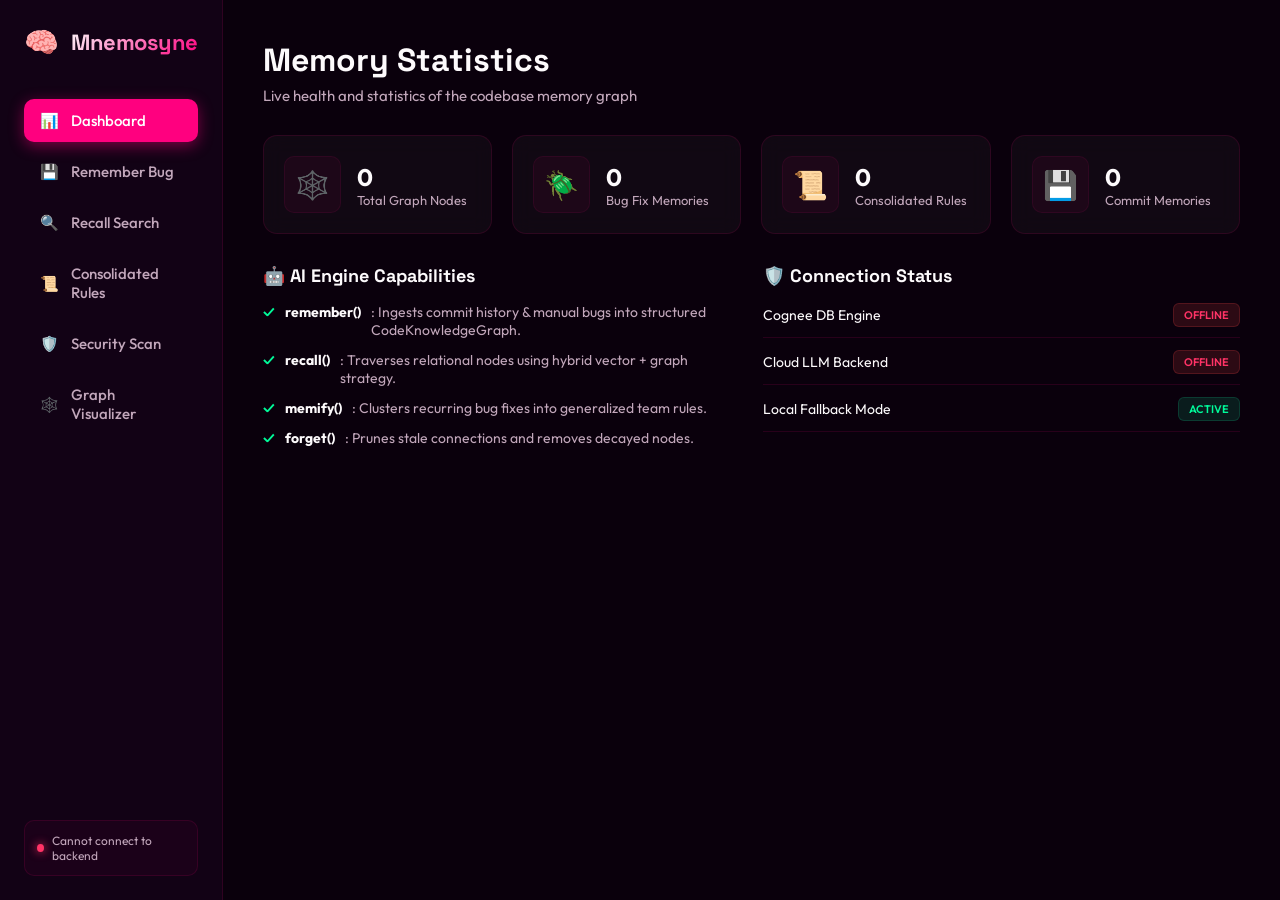
==== public/index.html @ b021970b "Rename project to Mnemosyne and integrate light-pink glassmorphic dashboard & security agent" ====
<!DOCTYPE html>
<html lang="en">
<head>
    <meta charset="UTF-8">
    <meta name="viewport" content="width=device-width, initial-scale=1.0">
    <title>Mnemosyne - Codebase Memory Graph Dashboard</title>
    <link rel="stylesheet" href="style.css">
    <link href="https://fonts.googleapis.com/css2?family=Outfit:wght@300;400;600;800&family=Space+Grotesk:wght@400;700&display=swap" rel="stylesheet">
    <script src="https://d3js.org/d3.v7.min.js"></script>
</head>
<body>
    <div class="app-container">
        <!-- Sidebar Navigation -->
        <aside class="sidebar">
            <div class="logo">
                <span class="logo-icon">🧠</span>
                <h2>Mnemosyne</h2>
            </div>
            <nav class="nav-links">
                <a href="#" class="nav-item active" data-tab="dashboard">
                    <span class="icon">📊</span> Dashboard
                </a>
                <a href="#" class="nav-item" data-tab="remember">
                    <span class="icon">💾</span> Remember Bug
                </a>
                <a href="#" class="nav-item" data-tab="recall">
                    <span class="icon">🔍</span> Recall Search
                </a>
                <a href="#" class="nav-item" data-tab="rules">
                    <span class="icon">📜</span> Consolidated Rules
                </a>
                <a href="#" class="nav-item" data-tab="security">
                    <span class="icon">🛡️</span> Security Scan
                </a>
                <a href="#" class="nav-item" data-tab="visualizer">
                    <span class="icon">🕸️</span> Graph Visualizer
                </a>
            </nav>
            <div class="status-indicator">
                <span class="pulse-dot" id="system-pulse"></span>
                <span class="status-text" id="system-status">Checking backend...</span>
            </div>
        </aside>

        <!-- Main Content Area -->
        <main class="main-content">
            <!-- TAB: Dashboard -->
            <section id="dashboard" class="tab-content active">
                <div class="tab-header">
                    <h1>Memory Statistics</h1>
                    <p>Live health and statistics of the codebase memory graph</p>
                </div>
                <div class="stats-grid">
                    <div class="stat-card">
                        <span class="stat-icon">🕸️</span>
                        <div class="stat-info">
                            <span class="stat-num" id="stat-total-nodes">0</span>
                            <span class="stat-label">Total Graph Nodes</span>
                        </div>
                    </div>
                    <div class="stat-card">
                        <span class="stat-icon">🪲</span>
                        <div class="stat-info">
                            <span class="stat-num" id="stat-bug-fixes">0</span>
                            <span class="stat-label">Bug Fix Memories</span>
                        </div>
                    </div>
                    <div class="stat-card">
                        <span class="stat-icon">📜</span>
                        <div class="stat-info">
                            <span class="stat-num" id="stat-rules">0</span>
                            <span class="stat-label">Consolidated Rules</span>
                        </div>
                    </div>
                    <div class="stat-card">
                        <span class="stat-icon">💾</span>
                        <div class="stat-info">
                            <span class="stat-num" id="stat-commits">0</span>
                            <span class="stat-label">Commit Memories</span>
                        </div>
                    </div>
                </div>

                <div class="dashboard-details grid-2">
                    <div class="info-card">
                        <h3>🤖 AI Engine Capabilities</h3>
                        <ul class="capability-list">
                            <li><span class="check">✓</span> <strong>remember()</strong>: Ingests commit history & manual bugs into structured CodeKnowledgeGraph.</li>
                            <li><span class="check">✓</span> <strong>recall()</strong>: Traverses relational nodes using hybrid vector + graph strategy.</li>
                            <li><span class="check">✓</span> <strong>memify()</strong>: Clusters recurring bug fixes into generalized team rules.</li>
                            <li><span class="check">✓</span> <strong>forget()</strong>: Prunes stale connections and removes decayed nodes.</li>
                        </ul>
                    </div>
                    <div class="info-card">
                        <h3>🛡️ Connection Status</h3>
                        <div class="status-details">
                            <div class="status-row">
                                <span>Cognee DB Engine</span>
                                <span class="status-badge" id="status-cognee">Offline</span>
                            </div>
                            <div class="status-row">
                                <span>Cloud LLM Backend</span>
                                <span class="status-badge" id="status-llm">Offline</span>
                            </div>
                            <div class="status-row">
                                <span>Local Fallback Mode</span>
                                <span class="status-badge" id="status-fallback">Active</span>
                            </div>
                        </div>
                    </div>
                </div>
            </section>

            <!-- TAB: Remember Bug -->
            <section id="remember" class="tab-content">
                <div class="tab-header">
                    <h1>Log a Bug Fix</h1>
                    <p>Add a new bug pattern to the codebase memory graph</p>
                </div>
                <div class="card form-container">
                    <form id="bug-form">
                        <div class="form-group">
                            <label for="file_path">Affected File Path</label>
                            <input type="text" id="file_path" placeholder="e.g. services/user_service.py" required>
                        </div>
                        <div class="form-group">
                            <label for="title">Bug Summary / Title</label>
                            <input type="text" id="title" placeholder="e.g. NullPointerException on empty API result" required>
                        </div>
                        <div class="form-group">
                            <label for="root_cause">Root Cause Description</label>
                            <textarea id="root_cause" rows="3" placeholder="Why did the bug happen? (e.g. Missing check for response.status_code == 204)" required></textarea>
                        </div>
                        <div class="form-group">
                            <label for="fix_description">Fix Applied</label>
                            <textarea id="fix_description" rows="3" placeholder="How was it fixed? (e.g. Added guard clause and defensive dictionary .get() access)" required></textarea>
                        </div>
                        <div class="form-row">
                            <div class="form-group">
                                <label for="severity">Severity</label>
                                <select id="severity">
                                    <option value="low">Low</option>
                                    <option value="medium" selected>Medium</option>
                                    <option value="high">High</option>
                                    <option value="critical">Critical</option>
                                </select>
                            </div>
                            <div class="form-group">
                                <label for="tags">Tags (comma-separated)</label>
                                <input type="text" id="tags" placeholder="e.g. null-check, api, user-service">
                            </div>
                        </div>
                        <button type="submit" class="btn primary-btn">Ingest into Graph Memory</button>
                    </form>
                    <div id="bug-result" class="alert-box hide"></div>
                </div>
            </section>

            <!-- TAB: Recall Search -->
            <section id="recall" class="tab-content">
                <div class="tab-header">
                    <h1>Recall Search</h1>
                    <p>Query codebase memory graph in natural language using semantic & graph search</p>
                </div>
                <div class="search-container">
                    <div class="search-bar card">
                        <input type="text" id="search-query" placeholder="Ask codebase memory (e.g., 'null check user API response' or 'sql injection risk')...">
                        <input type="text" id="search-context" placeholder="File context (optional)...">
                        <button id="btn-search" class="btn primary-btn">Search Memory</button>
                    </div>
                </div>
                <div class="results-container">
                    <h3>🔍 Recall Search Results</h3>
                    <div id="search-results-list" class="results-list">
                        <p class="placeholder-text">Enter a query to search codebase memory...</p>
                    </div>
                </div>
            </section>

            <!-- TAB: Consolidated Rules -->
            <section id="rules" class="tab-content">
                <div class="tab-header">
                    <h1>Discovered Coding Rules</h1>
                    <p>Rules consolidated by the Cognee memify() pipeline from recurring bug fixes</p>
                    <button id="btn-reflect" class="btn secondary-btn" style="margin-top: 15px;">Reflect & Generalize Rules</button>
                </div>
                <div class="card">
                    <table class="rules-table">
                        <thead>
                            <tr>
                                <th>Convention / Title</th>
                                <th>Actionable Guideline</th>
                                <th>Domain</th>
                                <th>Confidence</th>
                            </tr>
                        </thead>
                        <tbody id="rules-tbody">
                            <tr>
                                <td colspan="4" class="placeholder-text">No rules consolidated yet. Click "Reflect & Generalize Rules" or add more bug fixes to trigger consolidation.</td>
                            </tr>
                        </tbody>
                    </table>
                </div>
            </section>

            <!-- TAB: Security Scan -->
            <section id="security" class="tab-content">
                <div class="tab-header">
                    <h1>Security Scanning Agent</h1>
                    <p>Scans staged git diffs or file contents for credentials, SQL injection, and vulnerabilities using past memory context</p>
                </div>
                <div class="grid-2">
                    <div class="card">
                        <h3>Scan Staged Git Diff</h3>
                        <p class="description">Scan all currently staged git modifications.</p>
                        <textarea id="security-diff" rows="10" placeholder="Paste your git diff patch here..."></textarea>
                        <button id="btn-scan-diff" class="btn primary-btn" style="margin-top: 15px;">Scan Staged Diff</button>
                    </div>
                    <div class="card">
                        <h3>Scan Specific File</h3>
                        <p class="description">Scan a specific file by its relative path inside the repository.</p>
                        <input type="text" id="security-file-path" placeholder="e.g. services/user_service.py" style="margin-top: 10px; margin-bottom: 15px; width: 100%;">
                        <button id="btn-scan-file" class="btn secondary-btn">Scan Code File</button>
                    </div>
                </div>
                <div class="security-results-container card hide" id="security-results-panel">
                    <h3>🛡️ Security Vulnerabilities Detected</h3>
                    <div id="security-issues-list" class="issues-list"></div>
                </div>
            </section>

            <!-- TAB: Visualizer -->
            <section id="visualizer" class="tab-content visualizer-tab">
                <div class="tab-header">
                    <h1>Interactive Memory Graph</h1>
                    <p>Visualizing files, bug fixes, consolidated rules, and relations</p>
                </div>
                <div class="visualizer-container card">
                    <svg id="graph-svg" width="100%" height="550"></svg>
                    <!-- Detail Side Drawer -->
                    <div id="drawer" class="drawer hide">
                        <div class="drawer-header">
                            <h3 id="drawer-title">Node Details</h3>
                            <button id="drawer-close" class="close-btn">&times;</button>
                        </div>
                        <div class="drawer-body" id="drawer-content"></div>
                    </div>
                </div>
            </section>
        </main>
    </div>
    <script src="app.js"></script>
</body>
</html>
---- public/style.css ----
:root {
    --bg-dark: #0a000c;
    --bg-sidebar: #120215;
    --card-bg: rgba(255, 255, 255, 0.03);
    --border-color: rgba(255, 0, 127, 0.12);
    --text-primary: #fdfafc;
    --text-secondary: #c2a7bb;
    
    --primary: #ff007f;
    --primary-glow: rgba(255, 0, 127, 0.45);
    --primary-light: #ff66b2;
    --blue: #e0115f;
    --blue-glow: rgba(224, 17, 95, 0.35);
    
    --critical: #ff3366;
    --high: #ff6600;
    --medium: #f4b400;
    --low: #ff66cc;
    --success: #00fa9a;
}

* {
    box-sizing: border-box;
    margin: 0;
    padding: 0;
}

body {
    background-color: var(--bg-dark);
    color: var(--text-primary);
    font-family: 'Outfit', sans-serif;
    overflow-x: hidden;
}

h1, h2, h3, .logo h2 {
    font-family: 'Space Grotesk', sans-serif;
    font-weight: 700;
}

.app-container {
    display: flex;
    min-height: 100vh;
}

/* Sidebar Navigation */
.sidebar {
    width: 260px;
    background-color: var(--bg-sidebar);
    border-right: 1px solid var(--border-color);
    padding: 24px;
    display: flex;
    flex-direction: column;
    justify-content: space-between;
}

.logo {
    display: flex;
    align-items: center;
    gap: 12px;
    margin-bottom: 40px;
}

.logo-icon {
    font-size: 28px;
}

.logo h2 {
    font-size: 22px;
    letter-spacing: -0.5px;
    background: linear-gradient(135deg, var(--text-primary) 0%, var(--primary) 100%);
    -webkit-background-clip: text;
    -webkit-text-fill-color: transparent;
}

.nav-links {
    display: flex;
    flex-direction: column;
    gap: 8px;
    flex-grow: 1;
}

.nav-item {
    display: flex;
    align-items: center;
    gap: 12px;
    padding: 12px 16px;
    color: var(--text-secondary);
    text-decoration: none;
    border-radius: 10px;
    font-size: 15px;
    font-weight: 500;
    transition: all 0.2s ease;
}

.nav-item:hover {
    color: var(--text-primary);
    background-color: rgba(255, 0, 127, 0.05);
}

.nav-item.active {
    color: #ffffff !important;
    background-color: var(--primary);
    box-shadow: 0 4px 15px var(--primary-glow);
}

.status-indicator {
    display: flex;
    align-items: center;
    gap: 8px;
    padding: 12px;
    border-radius: 10px;
    background: rgba(255, 0, 127, 0.04);
    border: 1px solid var(--border-color);
}

.pulse-dot {
    width: 8px;
    height: 8px;
    background-color: var(--success);
    border-radius: 50%;
    box-shadow: 0 0 10px var(--success);
    animation: pulse 1.8s infinite;
}

.pulse-dot.offline {
    background-color: var(--critical);
    box-shadow: 0 0 10px var(--critical);
}

.status-text {
    font-size: 12px;
    color: var(--text-secondary);
}

/* Main Content Area */
.main-content {
    flex-grow: 1;
    padding: 40px;
    max-width: 1200px;
    margin: 0 auto;
    width: 100%;
}

.tab-content {
    display: none;
    animation: fadeIn 0.3s ease-in-out forwards;
}

.tab-content.active {
    display: block;
}

.tab-header {
    margin-bottom: 30px;
}

.tab-header h1 {
    font-size: 32px;
    margin-bottom: 6px;
}

.tab-header p {
    color: var(--text-secondary);
    font-size: 15px;
}

/* Cards & Layout */
.card {
    background: var(--card-bg);
    border: 1px solid var(--border-color);
    border-radius: 16px;
    padding: 24px;
    backdrop-filter: blur(12px);
    -webkit-backdrop-filter: blur(12px);
    margin-bottom: 24px;
    box-shadow: 0 8px 32px rgba(255, 0, 127, 0.06);
}

.grid-2 {
    display: grid;
    grid-template-columns: 1fr 1fr;
    gap: 24px;
}

/* Stats Cards */
.stats-grid {
    display: grid;
    grid-template-columns: repeat(auto-fit, minmax(220px, 1fr));
    gap: 20px;
    margin-bottom: 30px;
}

.stat-card {
    background: var(--card-bg);
    border: 1px solid var(--border-color);
    padding: 20px;
    border-radius: 14px;
    display: flex;
    align-items: center;
    gap: 16px;
    backdrop-filter: blur(10px);
}

.stat-icon {
    font-size: 28px;
    padding: 10px;
    background: rgba(255, 0, 127, 0.05);
    border-radius: 10px;
    border: 1px solid rgba(255, 0, 127, 0.08);
}

.stat-info {
    display: flex;
    flex-direction: column;
}

.stat-num {
    font-size: 24px;
    font-weight: 700;
}

.stat-label {
    font-size: 13px;
    color: var(--text-secondary);
}

/* Capabilities & Dashboard Lists */
.info-card h3 {
    margin-bottom: 16px;
    font-size: 18px;
}

.capability-list {
    list-style: none;
}

.capability-list li {
    display: flex;
    align-items: flex-start;
    gap: 10px;
    margin-bottom: 12px;
    font-size: 14px;
    color: var(--text-secondary);
}

.capability-list li strong {
    color: var(--text-primary);
}

.check {
    color: var(--success);
    font-weight: bold;
}

.status-details {
    display: flex;
    flex-direction: column;
    gap: 12px;
}

.status-row {
    display: flex;
    justify-content: space-between;
    align-items: center;
    padding-bottom: 10px;
    border-bottom: 1px solid var(--border-color);
    font-size: 14px;
}

.status-badge {
    padding: 4px 10px;
    border-radius: 6px;
    font-size: 11px;
    font-weight: 600;
    text-transform: uppercase;
    background: rgba(255, 0, 127, 0.06);
}

.status-badge.active {
    background-color: rgba(16, 185, 129, 0.15);
    color: var(--success);
    border: 1px solid rgba(16, 185, 129, 0.2);
}

.status-badge.offline {
    background-color: rgba(239, 68, 68, 0.15);
    color: var(--critical);
    border: 1px solid rgba(239, 68, 68, 0.2);
}

/* Forms */
.form-group {
    display: flex;
    flex-direction: column;
    gap: 8px;
    margin-bottom: 20px;
}

.form-group label {
    font-size: 14px;
    font-weight: 500;
    color: var(--text-secondary);
}

input[type="text"], select, textarea {
    background-color: rgba(255, 255, 255, 0.95);
    border: 1px solid var(--border-color);
    padding: 12px 16px;
    border-radius: 10px;
    color: var(--text-primary);
    font-family: inherit;
    font-size: 14px;
    transition: all 0.2s ease;
}

input[type="text"]:focus, select:focus, textarea:focus {
    outline: none;
    border-color: var(--primary);
    box-shadow: 0 0 10px rgba(255, 0, 127, 0.15);
    background-color: #ffffff;
}

.form-row {
    display: grid;
    grid-template-columns: 1fr 2fr;
    gap: 20px;
}

/* Buttons */
.btn {
    border: none;
    padding: 12px 24px;
    border-radius: 10px;
    font-family: inherit;
    font-size: 14px;
    font-weight: 600;
    cursor: pointer;
    transition: all 0.2s ease;
}

.primary-btn {
    background-color: var(--primary);
    color: white;
    box-shadow: 0 4px 15px var(--primary-glow);
}

.primary-btn:hover {
    background-color: var(--primary-light);
    transform: translateY(-1px);
}

.secondary-btn {
    background-color: rgba(255, 0, 127, 0.04);
    border: 1px solid var(--border-color);
    color: var(--text-primary);
}

.secondary-btn:hover {
    background-color: rgba(255, 0, 127, 0.08);
    border-color: rgba(255, 0, 127, 0.15);
}

/* Search Interface */
.search-bar {
    display: flex;
    gap: 16px;
}

.search-bar input[type="text"] {
    flex-grow: 1;
}

.search-bar input#search-context {
    width: 200px;
    flex-grow: 0;
}

.results-container h3 {
    margin-bottom: 16px;
}

.results-list {
    display: flex;
    flex-direction: column;
    gap: 16px;
}

.placeholder-text {
    color: var(--text-secondary);
    font-style: italic;
    text-align: center;
    padding: 40px;
    font-size: 14px;
}

/* Result Cards */
.result-card {
    background: rgba(255, 255, 255, 0.6);
    border: 1px solid var(--border-color);
    padding: 20px;
    border-radius: 12px;
}

.result-header {
    display: flex;
    justify-content: space-between;
    align-items: center;
    margin-bottom: 10px;
}

.result-title {
    font-size: 16px;
    font-weight: 600;
    color: var(--primary);
}

.strategy-tag {
    font-size: 10px;
    font-weight: 700;
    background: var(--blue-glow);
    color: var(--blue);
    padding: 2px 8px;
    border-radius: 4px;
    border: 1px solid rgba(59, 130, 246, 0.2);
}

.result-file {
    font-size: 13px;
    color: var(--text-secondary);
    margin-bottom: 12px;
}

.result-meta {
    font-size: 14px;
    line-height: 1.5;
}

/* Rules Table */
.rules-table {
    width: 100%;
    border-collapse: collapse;
    font-size: 14px;
}

.rules-table th, .rules-table td {
    padding: 16px;
    text-align: left;
    border-bottom: 1px solid var(--border-color);
}

.rules-table th {
    color: var(--text-secondary);
    font-weight: 600;
}

.rules-table tr:hover td {
    background-color: rgba(255, 0, 127, 0.02);
}

.rule-title-cell {
    font-weight: 600;
    color: var(--primary);
}

.rules-table td.placeholder-text {
    text-align: center;
    padding: 40px 0;
}

/* Security Scan Results */
.issues-list {
    display: flex;
    flex-direction: column;
    gap: 16px;
}

.issue-card {
    border-left: 4px solid var(--border-color);
    padding: 16px;
    background: rgba(255, 0, 127, 0.02);
    border-radius: 0 10px 10px 0;
}

.issue-card.critical { border-left-color: var(--critical); }
.issue-card.high { border-left-color: var(--high); }
.issue-card.medium { border-left-color: var(--medium); }
.issue-card.low { border-left-color: var(--low); }

.issue-header {
    display: flex;
    justify-content: space-between;
    align-items: center;
    margin-bottom: 8px;
}

.issue-title {
    font-weight: 600;
    font-size: 15px;
}

.issue-severity {
    font-size: 10px;
    font-weight: 700;
    padding: 2px 8px;
    border-radius: 4px;
}

.issue-severity.critical { background: rgba(239, 68, 68, 0.15); color: var(--critical); }
.issue-severity.high { background: rgba(249, 115, 22, 0.15); color: var(--high); }
.issue-severity.medium { background: rgba(234, 179, 8, 0.15); color: var(--medium); }
.issue-severity.low { background: rgba(59, 130, 246, 0.15); color: var(--low); }

.issue-desc {
    font-size: 13.5px;
    color: var(--text-secondary);
    margin-bottom: 8px;
}

.issue-fix {
    font-size: 13px;
    background: rgba(255, 255, 255, 0.85);
    padding: 8px 12px;
    border-radius: 6px;
    border: 1px solid var(--border-color);
}

.issue-fix strong {
    color: var(--primary);
}

/* Visualizer D3 Canvas */
.visualizer-container {
    padding: 0;
    position: relative;
    overflow: hidden;
}

#graph-svg {
    background-color: #fff9fb;
    cursor: grab;
}

#graph-svg:active {
    cursor: grabbing;
}

/* Detail Side Drawer */
.drawer {
    position: absolute;
    top: 0;
    right: 0;
    width: 320px;
    height: 100%;
    background: rgba(7, 4, 32, 0.95);
    border-left: 1px solid var(--border-color);
    backdrop-filter: blur(20px);
    -webkit-backdrop-filter: blur(20px);
    box-shadow: -10px 0 30px rgba(0, 0, 0, 0.4);
    z-index: 10;
    display: flex;
    flex-direction: column;
    transition: transform 0.3s cubic-bezier(0.1, 0.9, 0.2, 1);
    transform: translateX(0);
}

.drawer.hide {
    transform: translateX(100%);
}

.drawer-header {
    padding: 20px;
    border-bottom: 1px solid var(--border-color);
    display: flex;
    justify-content: space-between;
    align-items: center;
}

.drawer-header h3 {
    font-size: 16px;
}

.close-btn {
    background: none;
    border: none;
    color: var(--text-secondary);
    font-size: 24px;
    cursor: pointer;
    line-height: 1;
}

.close-btn:hover {
    color: var(--text-primary);
}

.drawer-body {
    padding: 20px;
    overflow-y: auto;
    flex-grow: 1;
}

.detail-row {
    margin-bottom: 16px;
}

.detail-label {
    font-size: 11px;
    text-transform: uppercase;
    color: var(--text-secondary);
    font-weight: 600;
    margin-bottom: 4px;
}

.detail-value {
    font-size: 14px;
    line-height: 1.5;
    word-break: break-word;
}

/* Node Colors */
.node-circle.tenant { fill: #ffffff; stroke: var(--primary-light); }
.node-circle.file { fill: var(--blue); stroke: #ffffff; }
.node-circle.bug_fix { fill: var(--critical); stroke: var(--high); }
.node-circle.rule { fill: var(--success); stroke: #ffffff; }
.node-circle.commit { fill: var(--medium); stroke: #ffffff; }

/* Alert Boxes & Hide classes */
.hide {
    display: none !important;
}

.alert-box {
    margin-top: 15px;
    padding: 12px 16px;
    border-radius: 8px;
    font-size: 14px;
}

.alert-box.success {
    background-color: rgba(16, 185, 129, 0.15);
    color: var(--success);
    border: 1px solid rgba(16, 185, 129, 0.2);
}

.alert-box.error {
    background-color: rgba(239, 68, 68, 0.15);
    color: var(--critical);
    border: 1px solid rgba(239, 68, 68, 0.2);
}

/* Animations */
@keyframes pulse {
    0% {
        transform: scale(0.95);
        box-shadow: 0 0 0 0 rgba(16, 185, 129, 0.5);
    }
    70% {
        transform: scale(1);
        box-shadow: 0 0 0 6px rgba(16, 185, 129, 0);
    }
    100% {
        transform: scale(0.95);
        box-shadow: 0 0 0 0 rgba(16, 185, 129, 0);
    }
}

@keyframes fadeIn {
    from {
        opacity: 0;
        transform: translateY(10px);
    }
    to {
        opacity: 1;
        transform: translateY(0);
    }
}
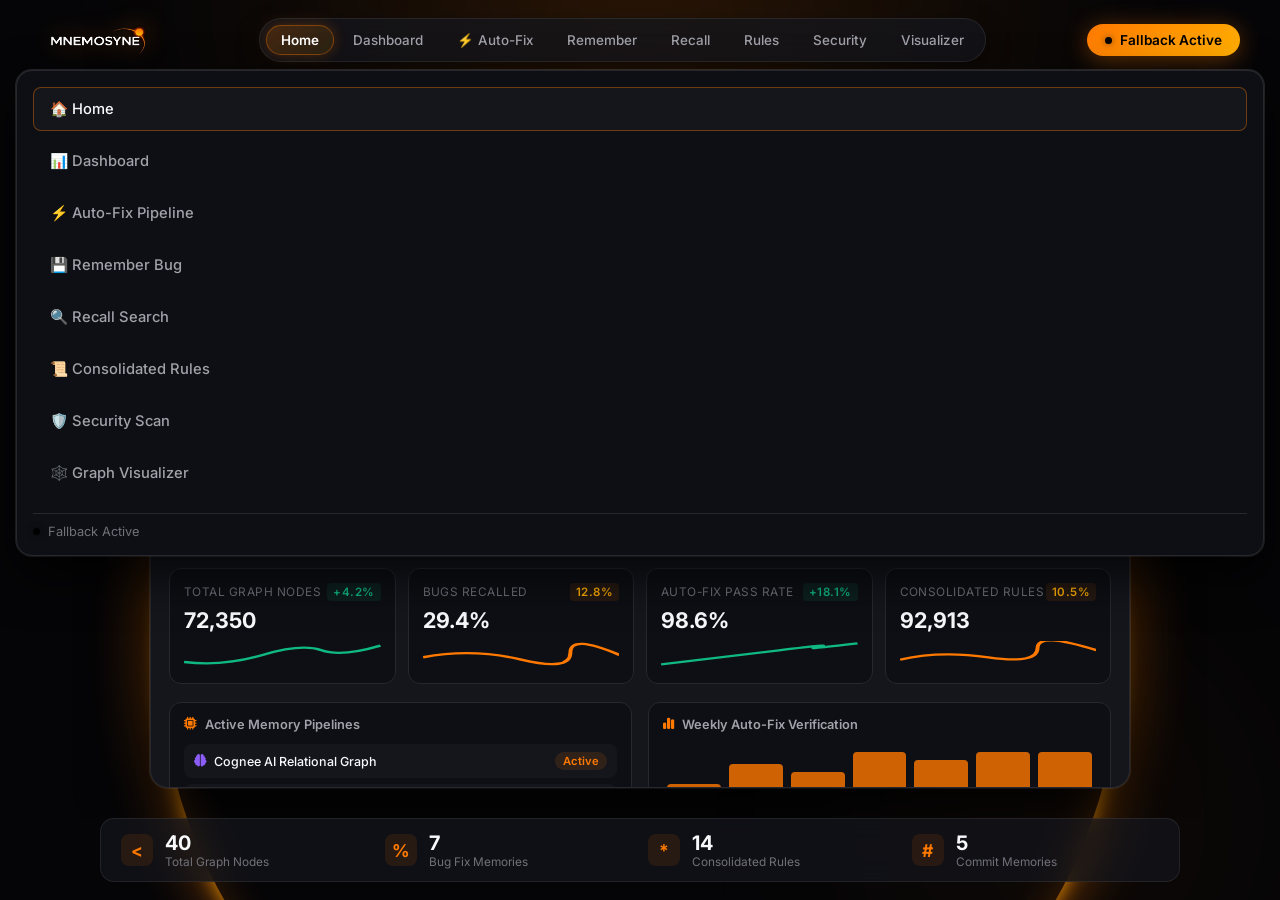
==== commit 0d2f8380: "chore: merge origin main with new UI, assets, and autonomous bug autofix engine" ====
--- a/public/index.html
+++ b/public/index.html
@@ -1,254 +1,655 @@
 <!DOCTYPE html>
 <html lang="en">
 <head>
-    <meta charset="UTF-8">
-    <meta name="viewport" content="width=device-width, initial-scale=1.0">
-    <title>Mnemosyne - Codebase Memory Graph Dashboard</title>
-    <link rel="stylesheet" href="style.css">
-    <link href="https://fonts.googleapis.com/css2?family=Outfit:wght@300;400;600;800&family=Space+Grotesk:wght@400;700&display=swap" rel="stylesheet">
-    <script src="https://d3js.org/d3.v7.min.js"></script>
+  <meta charset="UTF-8" />
+  <meta name="viewport" content="width=device-width, initial-scale=1.0" />
+  <title>Mnemosyne — Autonomous Codebase Memory & Auto-Fix</title>
+
+  <!-- Google Fonts: Inter -->
+  <link rel="preconnect" href="https://fonts.googleapis.com" />
+  <link rel="preconnect" href="https://fonts.gstatic.com" crossorigin />
+  <link href="https://fonts.googleapis.com/css2?family=Inter:wght@400;500;600;700;800&family=JetBrains+Mono:wght@400;500;600&display=swap" rel="stylesheet" />
+
+  <!-- Font Awesome 6.5.2 -->
+  <link
+    rel="stylesheet"
+    href="https://cdnjs.cloudflare.com/ajax/libs/font-awesome/6.5.2/css/all.min.css"
+    integrity="sha512-SnH5WK+bZxgPHs44uWIX+LLJAJ9/2PkPKZ5QiAj6Ta86w+fsb2TkcmfRyVX3pBnMFcV7oQPJkl9QevSCWr3W6A=="
+    crossorigin="anonymous"
+    referrerpolicy="no-referrer"
+  />
+
+  <!-- D3.js v7 for Knowledge Graph Visualizer -->
+  <script src="https://d3js.org/d3.v7.min.js"></script>
+
+  <link rel="stylesheet" href="styles.css" />
+  <link rel="icon" type="image/png" href="assets/favicon.png" />
 </head>
 <body>
-    <div class="app-container">
-        <!-- Sidebar Navigation -->
-        <aside class="sidebar">
-            <div class="logo">
-                <span class="logo-icon">🧠</span>
-                <h2>Mnemosyne</h2>
-            </div>
-            <nav class="nav-links">
-                <a href="#" class="nav-item active" data-tab="dashboard">
-                    <span class="icon">📊</span> Dashboard
-                </a>
-                <a href="#" class="nav-item" data-tab="remember">
-                    <span class="icon">💾</span> Remember Bug
-                </a>
-                <a href="#" class="nav-item" data-tab="recall">
-                    <span class="icon">🔍</span> Recall Search
-                </a>
-                <a href="#" class="nav-item" data-tab="rules">
-                    <span class="icon">📜</span> Consolidated Rules
-                </a>
-                <a href="#" class="nav-item" data-tab="security">
-                    <span class="icon">🛡️</span> Security Scan
-                </a>
-                <a href="#" class="nav-item" data-tab="visualizer">
-                    <span class="icon">🕸️</span> Graph Visualizer
-                </a>
-            </nav>
-            <div class="status-indicator">
-                <span class="pulse-dot" id="system-pulse"></span>
-                <span class="status-text" id="system-status">Checking backend...</span>
-            </div>
-        </aside>
-
-        <!-- Main Content Area -->
-        <main class="main-content">
-            <!-- TAB: Dashboard -->
-            <section id="dashboard" class="tab-content active">
-                <div class="tab-header">
-                    <h1>Memory Statistics</h1>
-                    <p>Live health and statistics of the codebase memory graph</p>
+  <!-- Deep Space Canvas & Cinematic Horizon Arc Glow (Inspired by Reference 1 & 2) -->
+  <div class="bg">
+    <div class="horizon-arc-wrapper">
+      <div class="horizon-arc-glow"></div>
+      <div class="horizon-arc-rim"></div>
+    </div>
+  </div>
+
+  <div class="page">
+    <!-- 1) Header & Navigation Bar -->
+    <header class="header">
+      <!-- Official Mnemosyne Wordmark + Glowing Orb Logo (Reference Image 3) -->
+      <button class="logo-btn" aria-label="Return to Home" data-tab="home">
+        <img src="assets/logo-transparent.webp" alt="MNEMOSYNE" class="brand-logo-img" />
+      </button>
+
+      <!-- Center Nav Capsule Pill -->
+      <nav class="nav-pill" aria-label="Main Navigation">
+        <button class="nav-link active" data-tab="home">Home</button>
+        <button class="nav-link" data-tab="dashboard">Dashboard</button>
+        <button class="nav-link" data-tab="automate">⚡ Auto-Fix</button>
+        <button class="nav-link" data-tab="remember">Remember</button>
+        <button class="nav-link" data-tab="recall">Recall</button>
+        <button class="nav-link" data-tab="rules">Rules</button>
+        <button class="nav-link" data-tab="security">Security</button>
+        <button class="nav-link" data-tab="visualizer">Visualizer</button>
+      </nav>
+
+      <!-- Right Header Actions (Glowing Orange Status Pill) -->
+      <div class="header-action-group">
+        <button class="header-cta-btn" id="header-status-btn" title="View System Telemetry" data-tab="dashboard">
+          <span class="status-pulse-dot" id="system-pulse-dot"></span>
+          <span id="system-status-text">Cognee Active</span>
+        </button>
+
+        <button class="burger-btn" aria-label="Toggle navigation" aria-expanded="false" id="burger-btn">
+          <span class="burger-bar"></span>
+          <span class="burger-bar"></span>
+          <span class="burger-bar"></span>
+        </button>
+      </div>
+    </header>
+
+    <!-- Mobile Navigation Drawer & Overlay -->
+    <div class="mobile-overlay" id="mobile-overlay" hidden></div>
+    <div class="mobile-sheet" id="mobile-sheet" hidden aria-label="Mobile Navigation">
+      <button class="mobile-link active" data-tab="home">🏠 Home</button>
+      <button class="mobile-link" data-tab="dashboard">📊 Dashboard</button>
+      <button class="mobile-link" data-tab="automate">⚡ Auto-Fix Pipeline</button>
+      <button class="mobile-link" data-tab="remember">💾 Remember Bug</button>
+      <button class="mobile-link" data-tab="recall">🔍 Recall Search</button>
+      <button class="mobile-link" data-tab="rules">📜 Consolidated Rules</button>
+      <button class="mobile-link" data-tab="security">🛡️ Security Scan</button>
+      <button class="mobile-link" data-tab="visualizer">🕸️ Graph Visualizer</button>
+      <div class="mobile-status-row">
+        <span class="status-pulse-dot" id="mobile-pulse-dot"></span>
+        <span id="mobile-status-text">Cognee Cloud Active</span>
+      </div>
+    </div>
+
+    <!-- =========================================================
+         Main Viewport: All Modular Views
+         ========================================================= -->
+    <main class="main-viewport">
+
+      <!-- -------------------------------------------------------
+           VIEW 0: Home Hero (Cinematic Layout from Reference 1 & 2)
+           ------------------------------------------------------- -->
+      <section class="page-view active hero" id="view-home">
+        <!-- What's New Badge Pill -->
+        <div class="announcement-pill" data-tab="automate">
+          <span class="pill-badge">What's New</span>
+          <span class="pill-text">Autonomous Bug Detection & Auto-Fix v2.0</span>
+          <i class="fa-solid fa-arrow-right pill-arrow"></i>
+        </div>
+
+        <!-- Headline -->
+        <h1 class="hero-headline">
+          Intelligent Codebase Memory<br />
+          <span class="hero-highlight">Powered by AI.</span>
+        </h1>
+
+        <!-- Subhead -->
+        <p class="hero-subtitle">
+          Gain clarity and harness the persistent power of codebase memory with Mnemosyne.<br />
+          Autonomous multi-layer scanning, memory-guided auto-repair, and verified GitHub pull requests.
+        </p>
+
+        <!-- CTA Buttons -->
+        <div class="hero-cta-row">
+          <button class="cta-btn" id="hero-get-started-btn" data-tab="dashboard">
+            <span>Explore Dashboard</span>
+          </button>
+          <button class="cta-btn secondary-btn" data-tab="automate">
+            <span>⚡ Run Auto-Fix</span>
+          </button>
+        </div>
+
+        <!-- Interactive Floating Live Telemetry Preview Card (Reference Image 1 & 2) -->
+        <div class="hero-preview-container">
+          <div class="preview-top-bar">
+            <div class="preview-top-left">
+              <div class="preview-window-dots">
+                <span class="dot-btn dot-red"></span>
+                <span class="dot-btn dot-yellow"></span>
+                <span class="dot-btn dot-green"></span>
+              </div>
+              <span class="preview-title">MNEMOSYNE TELEMETRY OVERVIEW</span>
+            </div>
+            <div class="preview-status-chip">
+              <span class="status-pulse-dot" style="background: var(--status-success);"></span>
+              <span>All Systems Operational</span>
+            </div>
+          </div>
+
+          <!-- 4 Metric Cards with Sparklines -->
+          <div class="preview-grid">
+            <div class="preview-metric-card">
+              <div class="preview-metric-header">
+                <span>TOTAL GRAPH NODES</span>
+                <span class="metric-trend up">+4.2%</span>
+              </div>
+              <div class="preview-metric-val">72,350</div>
+              <svg class="preview-sparkline-svg" viewBox="0 0 100 24" preserveAspectRatio="none">
+                <path d="M0,18 Q20,22 40,12 T70,8 T100,4" fill="none" stroke="#10B981" stroke-width="2" />
+              </svg>
+            </div>
+
+            <div class="preview-metric-card">
+              <div class="preview-metric-header">
+                <span>BUGS RECALLED</span>
+                <span class="metric-trend orange">12.8%</span>
+              </div>
+              <div class="preview-metric-val">29.4%</div>
+              <svg class="preview-sparkline-svg" viewBox="0 0 100 24" preserveAspectRatio="none">
+                <path d="M0,14 Q25,6 50,16 T75,10 T100,12" fill="none" stroke="#FF7900" stroke-width="2" />
+              </svg>
+            </div>
+
+            <div class="preview-metric-card">
+              <div class="preview-metric-header">
+                <span>AUTO-FIX PASS RATE</span>
+                <span class="metric-trend up">+18.1%</span>
+              </div>
+              <div class="preview-metric-val">98.6%</div>
+              <svg class="preview-sparkline-svg" viewBox="0 0 100 24" preserveAspectRatio="none">
+                <path d="M0,20 Q30,14 60,8 T80,5 T100,2" fill="none" stroke="#10B981" stroke-width="2" />
+              </svg>
+            </div>
+
+            <div class="preview-metric-card">
+              <div class="preview-metric-header">
+                <span>CONSOLIDATED RULES</span>
+                <span class="metric-trend orange">10.5%</span>
+              </div>
+              <div class="preview-metric-val">92,913</div>
+              <svg class="preview-sparkline-svg" viewBox="0 0 100 24" preserveAspectRatio="none">
+                <path d="M0,16 Q20,8 45,14 T70,6 T100,8" fill="none" stroke="#FF7900" stroke-width="2" />
+              </svg>
+            </div>
+          </div>
+
+          <!-- Bottom Split Row: Pipelines + Activity Chart -->
+          <div class="preview-split-row">
+            <div class="preview-split-box">
+              <div class="split-box-title">
+                <i class="fa-solid fa-microchip" style="color: var(--brand-orange);"></i>
+                <span>Active Memory Pipelines</span>
+              </div>
+              <div class="pipeline-item">
+                <div class="pipeline-name">
+                  <i class="fa-solid fa-brain" style="color: #8B5CF6;"></i>
+                  <span>Cognee AI Relational Graph</span>
                 </div>
-                <div class="stats-grid">
-                    <div class="stat-card">
-                        <span class="stat-icon">🕸️</span>
-                        <div class="stat-info">
-                            <span class="stat-num" id="stat-total-nodes">0</span>
-                            <span class="stat-label">Total Graph Nodes</span>
-                        </div>
-                    </div>
-                    <div class="stat-card">
-                        <span class="stat-icon">🪲</span>
-                        <div class="stat-info">
-                            <span class="stat-num" id="stat-bug-fixes">0</span>
-                            <span class="stat-label">Bug Fix Memories</span>
-                        </div>
-                    </div>
-                    <div class="stat-card">
-                        <span class="stat-icon">📜</span>
-                        <div class="stat-info">
-                            <span class="stat-num" id="stat-rules">0</span>
-                            <span class="stat-label">Consolidated Rules</span>
-                        </div>
-                    </div>
-                    <div class="stat-card">
-                        <span class="stat-icon">💾</span>
-                        <div class="stat-info">
-                            <span class="stat-num" id="stat-commits">0</span>
-                            <span class="stat-label">Commit Memories</span>
-                        </div>
-                    </div>
+                <span class="pipeline-badge">Active</span>
+              </div>
+              <div class="pipeline-item">
+                <div class="pipeline-name">
+                  <i class="fa-brands fa-git-alt" style="color: #F97316;"></i>
+                  <span>Git Branch Sentinel & Hooks</span>
                 </div>
-
-                <div class="dashboard-details grid-2">
-                    <div class="info-card">
-                        <h3>🤖 AI Engine Capabilities</h3>
-                        <ul class="capability-list">
-                            <li><span class="check">✓</span> <strong>remember()</strong>: Ingests commit history & manual bugs into structured CodeKnowledgeGraph.</li>
-                            <li><span class="check">✓</span> <strong>recall()</strong>: Traverses relational nodes using hybrid vector + graph strategy.</li>
-                            <li><span class="check">✓</span> <strong>memify()</strong>: Clusters recurring bug fixes into generalized team rules.</li>
-                            <li><span class="check">✓</span> <strong>forget()</strong>: Prunes stale connections and removes decayed nodes.</li>
-                        </ul>
-                    </div>
-                    <div class="info-card">
-                        <h3>🛡️ Connection Status</h3>
-                        <div class="status-details">
-                            <div class="status-row">
-                                <span>Cognee DB Engine</span>
-                                <span class="status-badge" id="status-cognee">Offline</span>
-                            </div>
-                            <div class="status-row">
-                                <span>Cloud LLM Backend</span>
-                                <span class="status-badge" id="status-llm">Offline</span>
-                            </div>
-                            <div class="status-row">
-                                <span>Local Fallback Mode</span>
-                                <span class="status-badge" id="status-fallback">Active</span>
-                            </div>
-                        </div>
-                    </div>
+                <span class="pipeline-badge">Synchronized</span>
+              </div>
+              <div class="pipeline-item">
+                <div class="pipeline-name">
+                  <i class="fa-solid fa-wand-magic-sparkles" style="color: var(--brand-orange-bright);"></i>
+                  <span>Autonomous AutoFix Engine</span>
                 </div>
-            </section>
-
-            <!-- TAB: Remember Bug -->
-            <section id="remember" class="tab-content">
-                <div class="tab-header">
-                    <h1>Log a Bug Fix</h1>
-                    <p>Add a new bug pattern to the codebase memory graph</p>
+                <span class="pipeline-badge">Ready</span>
+              </div>
+            </div>
+
+            <div class="preview-split-box">
+              <div class="split-box-title">
+                <i class="fa-solid fa-chart-simple" style="color: var(--brand-orange);"></i>
+                <span>Weekly Auto-Fix Verification</span>
+              </div>
+              <div class="mini-barchart">
+                <div class="bar-col"><div class="bar-fill" style="height: 40%;"></div><span class="bar-label">Mon</span></div>
+                <div class="bar-col"><div class="bar-fill" style="height: 65%;"></div><span class="bar-label">Tue</span></div>
+                <div class="bar-col"><div class="bar-fill" style="height: 55%;"></div><span class="bar-label">Wed</span></div>
+                <div class="bar-col"><div class="bar-fill" style="height: 85%;"></div><span class="bar-label">Thu</span></div>
+                <div class="bar-col"><div class="bar-fill" style="height: 70%;"></div><span class="bar-label">Fri</span></div>
+                <div class="bar-col"><div class="bar-fill" style="height: 95%;"></div><span class="bar-label">Sat</span></div>
+                <div class="bar-col"><div class="bar-fill" style="height: 90%;"></div><span class="bar-label">Sun</span></div>
+              </div>
+            </div>
+          </div>
+        </div>
+      </section>
+
+      <!-- -------------------------------------------------------
+           VIEW 1: Dashboard (Live Telemetry & Graph Health)
+           ------------------------------------------------------- -->
+      <section class="page-view" id="view-dashboard">
+        <div class="view-header-block">
+          <h2 class="view-title">Memory Statistics & Graph Health</h2>
+          <p class="view-subtitle">Real-time graph telemetry, active memory nodes, and AI reasoning engine state</p>
+        </div>
+
+        <div class="dashboard-grid-container">
+          <div class="dashboard-stats-grid">
+            <div class="glass-stat-card">
+              <span class="card-icon">🕸️</span>
+              <div class="card-body">
+                <span class="card-number" id="dash-total-nodes">0</span>
+                <span class="card-label">Total Graph Nodes</span>
+              </div>
+            </div>
+            <div class="glass-stat-card">
+              <span class="card-icon">🪲</span>
+              <div class="card-body">
+                <span class="card-number" id="dash-bug-fixes">0</span>
+                <span class="card-label">Bug Fix Memories</span>
+              </div>
+            </div>
+            <div class="glass-stat-card">
+              <span class="card-icon">📜</span>
+              <div class="card-body">
+                <span class="card-number" id="dash-rules">0</span>
+                <span class="card-label">Consolidated Rules</span>
+              </div>
+            </div>
+            <div class="glass-stat-card">
+              <span class="card-icon">💾</span>
+              <div class="card-body">
+                <span class="card-number" id="dash-commits">0</span>
+                <span class="card-label">Commit Memories</span>
+              </div>
+            </div>
+          </div>
+
+          <div class="dashboard-details-row">
+            <div class="glass-detail-box">
+              <h4>🤖 AI Engine Reasoning Capabilities</h4>
+              <ul class="capability-list">
+                <li><span class="chk">✓</span> <strong>remember()</strong>: Ingests commit history & manual bugs into structured CodeKnowledgeGraph.</li>
+                <li><span class="chk">✓</span> <strong>recall()</strong>: Traverses relational nodes using hybrid vector + graph search.</li>
+                <li><span class="chk">✓</span> <strong>memify()</strong>: Clusters recurring bug fixes into generalized team rules.</li>
+                <li><span class="chk">✓</span> <strong>forget()</strong>: Prunes stale connections and removes decayed nodes.</li>
+              </ul>
+            </div>
+
+            <div class="glass-detail-box">
+              <h4>🛡️ Core Connection Status</h4>
+              <div class="status-rows">
+                <div class="status-row-item">
+                  <span>Cognee Graph Engine</span>
+                  <span class="badge" id="badge-cognee">Checking...</span>
                 </div>
-                <div class="card form-container">
-                    <form id="bug-form">
-                        <div class="form-group">
-                            <label for="file_path">Affected File Path</label>
-                            <input type="text" id="file_path" placeholder="e.g. services/user_service.py" required>
-                        </div>
-                        <div class="form-group">
-                            <label for="title">Bug Summary / Title</label>
-                            <input type="text" id="title" placeholder="e.g. NullPointerException on empty API result" required>
-                        </div>
-                        <div class="form-group">
-                            <label for="root_cause">Root Cause Description</label>
-                            <textarea id="root_cause" rows="3" placeholder="Why did the bug happen? (e.g. Missing check for response.status_code == 204)" required></textarea>
-                        </div>
-                        <div class="form-group">
-                            <label for="fix_description">Fix Applied</label>
-                            <textarea id="fix_description" rows="3" placeholder="How was it fixed? (e.g. Added guard clause and defensive dictionary .get() access)" required></textarea>
-                        </div>
-                        <div class="form-row">
-                            <div class="form-group">
-                                <label for="severity">Severity</label>
-                                <select id="severity">
-                                    <option value="low">Low</option>
-                                    <option value="medium" selected>Medium</option>
-                                    <option value="high">High</option>
-                                    <option value="critical">Critical</option>
-                                </select>
-                            </div>
-                            <div class="form-group">
-                                <label for="tags">Tags (comma-separated)</label>
-                                <input type="text" id="tags" placeholder="e.g. null-check, api, user-service">
-                            </div>
-                        </div>
-                        <button type="submit" class="btn primary-btn">Ingest into Graph Memory</button>
-                    </form>
-                    <div id="bug-result" class="alert-box hide"></div>
+                <div class="status-row-item">
+                  <span>LLM Embedding Engine</span>
+                  <span class="badge" id="badge-llm">Checking...</span>
                 </div>
-            </section>
-
-            <!-- TAB: Recall Search -->
-            <section id="recall" class="tab-content">
-                <div class="tab-header">
-                    <h1>Recall Search</h1>
-                    <p>Query codebase memory graph in natural language using semantic & graph search</p>
+                <div class="status-row-item">
+                  <span>Local Offline Fallback</span>
+                  <span class="badge" id="badge-fallback">Active</span>
                 </div>
-                <div class="search-container">
-                    <div class="search-bar card">
-                        <input type="text" id="search-query" placeholder="Ask codebase memory (e.g., 'null check user API response' or 'sql injection risk')...">
-                        <input type="text" id="search-context" placeholder="File context (optional)...">
-                        <button id="btn-search" class="btn primary-btn">Search Memory</button>
-                    </div>
-                </div>
-                <div class="results-container">
-                    <h3>🔍 Recall Search Results</h3>
-                    <div id="search-results-list" class="results-list">
-                        <p class="placeholder-text">Enter a query to search codebase memory...</p>
-                    </div>
-                </div>
-            </section>
-
-            <!-- TAB: Consolidated Rules -->
-            <section id="rules" class="tab-content">
-                <div class="tab-header">
-                    <h1>Discovered Coding Rules</h1>
-                    <p>Rules consolidated by the Cognee memify() pipeline from recurring bug fixes</p>
-                    <button id="btn-reflect" class="btn secondary-btn" style="margin-top: 15px;">Reflect & Generalize Rules</button>
-                </div>
-                <div class="card">
-                    <table class="rules-table">
-                        <thead>
-                            <tr>
-                                <th>Convention / Title</th>
-                                <th>Actionable Guideline</th>
-                                <th>Domain</th>
-                                <th>Confidence</th>
-                            </tr>
-                        </thead>
-                        <tbody id="rules-tbody">
-                            <tr>
-                                <td colspan="4" class="placeholder-text">No rules consolidated yet. Click "Reflect & Generalize Rules" or add more bug fixes to trigger consolidation.</td>
-                            </tr>
-                        </tbody>
-                    </table>
-                </div>
-            </section>
-
-            <!-- TAB: Security Scan -->
-            <section id="security" class="tab-content">
-                <div class="tab-header">
-                    <h1>Security Scanning Agent</h1>
-                    <p>Scans staged git diffs or file contents for credentials, SQL injection, and vulnerabilities using past memory context</p>
-                </div>
-                <div class="grid-2">
-                    <div class="card">
-                        <h3>Scan Staged Git Diff</h3>
-                        <p class="description">Scan all currently staged git modifications.</p>
-                        <textarea id="security-diff" rows="10" placeholder="Paste your git diff patch here..."></textarea>
-                        <button id="btn-scan-diff" class="btn primary-btn" style="margin-top: 15px;">Scan Staged Diff</button>
-                    </div>
-                    <div class="card">
-                        <h3>Scan Specific File</h3>
-                        <p class="description">Scan a specific file by its relative path inside the repository.</p>
-                        <input type="text" id="security-file-path" placeholder="e.g. services/user_service.py" style="margin-top: 10px; margin-bottom: 15px; width: 100%;">
-                        <button id="btn-scan-file" class="btn secondary-btn">Scan Code File</button>
-                    </div>
-                </div>
-                <div class="security-results-container card hide" id="security-results-panel">
-                    <h3>🛡️ Security Vulnerabilities Detected</h3>
-                    <div id="security-issues-list" class="issues-list"></div>
-                </div>
-            </section>
-
-            <!-- TAB: Visualizer -->
-            <section id="visualizer" class="tab-content visualizer-tab">
-                <div class="tab-header">
-                    <h1>Interactive Memory Graph</h1>
-                    <p>Visualizing files, bug fixes, consolidated rules, and relations</p>
-                </div>
-                <div class="visualizer-container card">
-                    <svg id="graph-svg" width="100%" height="550"></svg>
-                    <!-- Detail Side Drawer -->
-                    <div id="drawer" class="drawer hide">
-                        <div class="drawer-header">
-                            <h3 id="drawer-title">Node Details</h3>
-                            <button id="drawer-close" class="close-btn">&times;</button>
-                        </div>
-                        <div class="drawer-body" id="drawer-content"></div>
-                    </div>
-                </div>
-            </section>
-        </main>
-    </div>
-    <script src="app.js"></script>
+              </div>
+            </div>
+          </div>
+        </div>
+      </section>
+
+      <!-- -------------------------------------------------------
+           VIEW 2: Remember Bug (Ingest Memory)
+           ------------------------------------------------------- -->
+      <section class="page-view" id="view-remember">
+        <div class="view-header-block">
+          <h2 class="view-title">Ingest Bug Fix Memory</h2>
+          <p class="view-subtitle">Teach Mnemosyne about historical bugs and root causes to prevent future regressions</p>
+        </div>
+
+        <form class="glass-form" id="bug-ingest-form">
+          <div class="form-row-2">
+            <div class="form-group">
+              <label for="bug-file-path">File Path <span class="req">*</span></label>
+              <input type="text" id="bug-file-path" placeholder="e.g., utils/image_processor.py" required />
+            </div>
+            <div class="form-group">
+              <label for="bug-title">Bug Summary / Title <span class="req">*</span></label>
+              <input type="text" id="bug-title" placeholder="e.g., Memory leak in thumbnail batch processing" required />
+            </div>
+          </div>
+
+          <div class="form-group">
+            <label for="bug-root-cause">Root Cause Analysis <span class="req">*</span></label>
+            <textarea id="bug-root-cause" rows="2" placeholder="Describe the underlying technical mechanism that triggered the issue..." required></textarea>
+          </div>
+
+          <div class="form-group">
+            <label for="bug-fix-desc">Fix Description & Patterns Applied <span class="req">*</span></label>
+            <textarea id="bug-fix-desc" rows="2" placeholder="Describe the solution applied, architectural fixes, or refactoring..." required></textarea>
+          </div>
+
+          <div class="form-row-2">
+            <div class="form-group">
+              <label for="bug-severity">Severity Level</label>
+              <select id="bug-severity">
+                <option value="low">Low - Minor cosmetic or non-blocking</option>
+                <option value="medium" selected>Medium - Functional defect with workaround</option>
+                <option value="high">High - System disruption or critical feature broken</option>
+                <option value="critical">Critical - Crash, data loss or security vulnerability</option>
+              </select>
+            </div>
+            <div class="form-group">
+              <label for="bug-tags">Tags (Comma-separated)</label>
+              <input type="text" id="bug-tags" placeholder="memory, leak, threading, pil" />
+            </div>
+          </div>
+
+          <div class="form-actions">
+            <button type="submit" class="cta-btn small-btn" id="btn-submit-bug">
+              <span>💾 Ingest into Memory Graph</span>
+            </button>
+            <div class="form-message" id="bug-form-message"></div>
+          </div>
+        </form>
+      </section>
+
+      <!-- -------------------------------------------------------
+           VIEW 3: Recall Search (Hybrid Traversal)
+           ------------------------------------------------------- -->
+      <section class="page-view" id="view-recall">
+        <div class="view-header-block">
+          <h2 class="view-title">Recall Search</h2>
+          <p class="view-subtitle">Query codebase memory using hybrid semantic embeddings + knowledge graph traversal</p>
+        </div>
+
+        <div class="search-panel-wrapper">
+          <div class="search-bar-row">
+            <div class="search-input-wrapper">
+              <i class="fa-solid fa-magnifying-glass search-icon"></i>
+              <input type="text" id="recall-query" placeholder="Search memories, bugs, architectural lessons (e.g. 'memory leak')..." />
+            </div>
+            <div class="context-input-wrapper">
+              <input type="text" id="recall-context" placeholder="File context filter (optional)" />
+            </div>
+            <button class="cta-btn small-btn" id="btn-run-recall">Search</button>
+          </div>
+
+          <div class="search-results-container" id="recall-results-list">
+            <p class="empty-state-text">Type a query above to traverse the codebase knowledge graph.</p>
+          </div>
+        </div>
+      </section>
+
+      <!-- -------------------------------------------------------
+           VIEW 4: Consolidated Rules (Synthesized Team Knowledge)
+           ------------------------------------------------------- -->
+      <section class="page-view" id="view-rules">
+        <div class="view-header-block flex-header">
+          <div>
+            <h2 class="view-title">Consolidated Architectural Rules</h2>
+            <p class="view-subtitle">Team rules synthesized by AI reflection clustering across recurring bug patterns</p>
+          </div>
+          <button class="cta-btn small-btn" id="btn-reflect-rules">
+            <span>✨ Reflect & Generalize Rules</span>
+          </button>
+        </div>
+
+        <div class="table-container">
+          <table class="glass-table">
+            <thead>
+              <tr>
+                <th style="width: 26%;">Rule Title</th>
+                <th style="width: 48%;">Synthesized Guidance</th>
+                <th style="width: 13%;">Domain</th>
+                <th style="width: 13%;">Confidence</th>
+              </tr>
+            </thead>
+            <tbody id="rules-table-body">
+              <tr>
+                <td colspan="4" class="empty-state-text">Loading consolidated rules...</td>
+              </tr>
+            </tbody>
+          </table>
+        </div>
+      </section>
+
+      <!-- -------------------------------------------------------
+           VIEW 5: Security Scan (Diff & Anti-Pattern Audit)
+           ------------------------------------------------------- -->
+      <section class="page-view" id="view-security">
+        <div class="view-header-block">
+          <h2 class="view-title">Security & Anti-Pattern Scanner</h2>
+          <p class="view-subtitle">Scans code diffs or local files against historical bug rules and vulnerability patterns</p>
+        </div>
+
+        <div class="scan-panel-wrapper">
+          <div class="scan-input-section">
+            <div class="scan-mode-row">
+              <label for="security-diff-input">Code Diff to Inspect</label>
+              <button type="button" class="text-action-link" id="btn-prefill-diff">Prefill Sample Vulnerability</button>
+            </div>
+            <textarea id="security-diff-input" rows="4" placeholder="Paste git diff here (+ file = open(...) without context manager)..."></textarea>
+
+            <div class="scan-file-row">
+              <input type="text" id="security-file-input" placeholder="Or enter local file path (e.g. api/index.py)" />
+              <button class="cta-btn small-btn" id="btn-run-scan">Run Security Scan</button>
+            </div>
+          </div>
+
+          <div class="scan-results-container" id="security-results-panel">
+            <h4 class="findings-heading">Vulnerability Findings</h4>
+            <div class="issues-list" id="security-issues-list">
+              <p class="empty-state-text">Paste a diff or specify a file to run the security scanning agent.</p>
+            </div>
+          </div>
+        </div>
+      </section>
+
+      <!-- -------------------------------------------------------
+           VIEW 6: Graph Visualizer (D3 Interactive Network)
+           ------------------------------------------------------- -->
+      <section class="page-view" id="view-visualizer">
+        <div class="view-header-block flex-header">
+          <div>
+            <h2 class="view-title">Knowledge Graph Visualizer</h2>
+            <p class="view-subtitle">Interactive relations between tenants, files, bugs, commits, and rules</p>
+          </div>
+          <div class="graph-legend">
+            <span class="legend-item"><span class="legend-dot tenant"></span>Tenant</span>
+            <span class="legend-item"><span class="legend-dot file"></span>File</span>
+            <span class="legend-item"><span class="legend-dot bug"></span>Bug</span>
+            <span class="legend-item"><span class="legend-dot rule"></span>Rule</span>
+            <span class="legend-item"><span class="legend-dot commit"></span>Commit</span>
+          </div>
+        </div>
+
+        <div class="visualizer-wrapper">
+          <svg id="graph-svg" class="graph-canvas"></svg>
+
+          <!-- Slide-out Node Inspector Drawer -->
+          <div class="node-inspector-drawer hide" id="node-drawer">
+            <div class="drawer-header">
+              <h4 id="drawer-node-title">Node Metadata</h4>
+              <button class="drawer-close-btn" id="drawer-close-btn">✕</button>
+            </div>
+            <div class="drawer-body" id="drawer-node-content">
+              <p class="empty-state-text">Click on any node in the graph to view relational properties.</p>
+            </div>
+          </div>
+        </div>
+      </section>
+
+      <!-- -------------------------------------------------------
+           VIEW 7: Autonomous Bug Detection & Auto-Fix
+           ------------------------------------------------------- -->
+      <section class="page-view" id="view-automate">
+        <div class="view-header-block flex-header">
+          <div>
+            <h2 class="view-title">Autonomous Bug Detection & Auto-Fix</h2>
+            <p class="view-subtitle">Upload code or select files for multi-layer scanning, memory-guided auto-repair, automated verification, and GitHub PR creation</p>
+          </div>
+          <button class="cta-btn small-btn" id="btn-refresh-jobs">
+            <span>🔄 Refresh History</span>
+          </button>
+        </div>
+
+        <div class="automation-container">
+          <!-- Step 1: Upload and Configuration Panel -->
+          <div class="automation-input-card">
+            <div class="dropzone-area" id="upload-dropzone">
+              <i class="fa-solid fa-cloud-arrow-up dropzone-icon"></i>
+              <div class="dropzone-text">
+                <span class="dropzone-title">Drag & drop source code files here</span>
+                <span class="dropzone-sub">Supports Python (.py), JS/TS (.js, .ts), JSON, HTML, CSS (Max 10MB)</span>
+              </div>
+              <input type="file" id="automation-file-input" multiple accept=".py,.js,.jsx,.ts,.tsx,.json,.html,.css,.yaml,.yml" hidden />
+              <button type="button" class="cta-btn small-btn" id="btn-browse-file">Browse File</button>
+            </div>
+
+            <!-- Selected Files Preview & Options -->
+            <div class="automation-options-row">
+              <div class="selected-files-badge" id="selected-files-label">No files selected</div>
+              <div class="automation-flags">
+                <label class="flag-item">
+                  <input type="checkbox" id="flag-autofix" checked />
+                  <span>Auto-Apply Safe Fixes</span>
+                </label>
+                <label class="flag-item">
+                  <input type="checkbox" id="flag-create-pr" />
+                  <span>Open GitHub PR</span>
+                </label>
+                <input type="text" id="target-branch-input" placeholder="Branch" value="main" class="small-text-input" />
+              </div>
+              <button class="cta-btn small-btn action-cta" id="btn-run-automation">
+                <span>⚡ Run Autonomous Pipeline</span>
+              </button>
+            </div>
+          </div>
+
+          <!-- Step 2: Live Progress & Telemetry Tracker -->
+          <div class="automation-progress-card hide" id="automation-progress-box">
+            <div class="progress-header">
+              <span class="progress-title" id="automation-step-text">Initializing autonomous workspace...</span>
+              <span class="progress-percent-badge" id="automation-percent-badge">0%</span>
+            </div>
+            <div class="progress-track">
+              <div class="progress-fill" id="automation-progress-bar" style="width: 0%;"></div>
+            </div>
+            <div class="step-nodes-row">
+              <span class="step-node active" id="step-node-intake">1. Intake</span>
+              <span class="step-node" id="step-node-scan">2. Multi-Layer Scan</span>
+              <span class="step-node" id="step-node-recall">3. Memory Recall</span>
+              <span class="step-node" id="step-node-fix">4. Auto-Fix</span>
+              <span class="step-node" id="step-node-verify">5. Verification</span>
+              <span class="step-node" id="step-node-pr">6. GitHub PR</span>
+            </div>
+          </div>
+
+          <!-- Step 3: Scan Findings & Patches Output -->
+          <div class="automation-results-card hide" id="automation-results-box">
+            <div class="results-tabs-row">
+              <button class="res-tab active" data-res-tab="findings">Findings (<span id="res-findings-count">0</span>)</button>
+              <button class="res-tab" data-res-tab="diff">Patches & Diff (<span id="res-patches-count">0</span>)</button>
+              <button class="res-tab" data-res-tab="github">GitHub PR & Verification</button>
+            </div>
+
+            <!-- Tab 1: Findings List -->
+            <div class="res-panel active" id="res-panel-findings">
+              <div class="findings-scroll-list" id="automation-findings-list"></div>
+            </div>
+
+            <!-- Tab 2: Diff View -->
+            <div class="res-panel" id="res-panel-diff">
+              <div class="diff-header-bar">
+                <span class="diff-file-label" id="diff-file-label">Unified Diff</span>
+                <button class="cta-btn small-btn" id="btn-apply-local-patch">Apply to Workspace</button>
+              </div>
+              <pre class="diff-pre" id="automation-diff-display">No diff generated</pre>
+            </div>
+
+            <!-- Tab 3: GitHub & Verification Telemetry -->
+            <div class="res-panel" id="res-panel-github">
+              <div class="github-telemetry-box" id="automation-github-telemetry"></div>
+            </div>
+          </div>
+
+          <!-- Step 4: History Panel -->
+          <div class="automation-history-card">
+            <h4 class="history-title">Recent Autonomous Jobs</h4>
+            <div class="history-table-container">
+              <table class="glass-table">
+                <thead>
+                  <tr>
+                    <th>Job ID</th>
+                    <th>Status</th>
+                    <th>Files</th>
+                    <th>Findings</th>
+                    <th>Fixes</th>
+                    <th>GitHub PR</th>
+                    <th>Time</th>
+                  </tr>
+                </thead>
+                <tbody id="jobs-history-body">
+                  <tr>
+                    <td colspan="7" class="empty-state-text">Loading jobs history...</td>
+                  </tr>
+                </tbody>
+              </table>
+            </div>
+          </div>
+        </div>
+      </section>
+    </main>
+
+    <!-- 3) Stats Footer (4 Metrics Synced with Live Graph Telemetry) -->
+    <footer class="stats-footer">
+      <div class="stat-item">
+        <div class="stat-glyph">&lt;</div>
+        <div>
+          <div class="stat-value" id="stat-total-nodes-val" data-target="40" data-suffix="" data-decimals="0" data-index="0">40</div>
+          <div class="stat-label">Total Graph Nodes</div>
+        </div>
+      </div>
+
+      <div class="stat-item">
+        <div class="stat-glyph">%</div>
+        <div>
+          <div class="stat-value" id="stat-bug-fixes-val" data-target="7" data-suffix="" data-decimals="0" data-index="1">7</div>
+          <div class="stat-label">Bug Fix Memories</div>
+        </div>
+      </div>
+
+      <div class="stat-item">
+        <div class="stat-glyph">*</div>
+        <div>
+          <div class="stat-value" id="stat-rules-val" data-target="14" data-suffix="" data-decimals="0" data-index="2">14</div>
+          <div class="stat-label">Consolidated Rules</div>
+        </div>
+      </div>
+
+      <div class="stat-item">
+        <div class="stat-glyph">#</div>
+        <div>
+          <div class="stat-value" id="stat-commits-val" data-target="5" data-suffix="" data-decimals="0" data-index="3">5</div>
+          <div class="stat-label">Commit Memories</div>
+        </div>
+      </div>
+    </footer>
+  </div>
+
+  <script src="main.js"></script>
 </body>
 </html>
--- a/public/styles.css
+++ b/public/styles.css
@@ -0,0 +1,1859 @@
+/* ==========================================================================
+   MNEMOSYNE — DESIGN SYSTEM & STYLESHEET
+   Brand Identity: Dark • Minimal • Cinematic • Futuristic • Premium • Clean
+   Primary Palette: #050507, #0D0F14, #14161C, #FF7900, #FFAE00, #27272F
+   ========================================================================== */
+
+:root {
+  /* Surface & Background Colors */
+  --bg-primary: #050507;
+  --bg-secondary: #0D0F14;
+  --bg-tertiary: #14161C;
+  --bg-elevated: #1A1D25;
+  --bg-glass: rgba(20, 22, 28, 0.72);
+  --bg-glass-heavy: rgba(13, 15, 20, 0.88);
+  --bg-glass-input: rgba(10, 11, 15, 0.65);
+
+  /* Typography Colors */
+  --text-primary: #F8F9FB;
+  --text-secondary: #A1A1AA;
+  --text-muted: #71717A;
+  --text-dark: #050507;
+
+  /* Brand Accents & Neon Glows */
+  --brand-orange: #FF7900;
+  --brand-orange-bright: #FFAE00;
+  --brand-orange-deep: #E06000;
+  --brand-orange-subtle: rgba(255, 121, 0, 0.12);
+  --brand-orange-glow: rgba(255, 121, 0, 0.42);
+  --brand-orange-rim: rgba(255, 174, 0, 0.85);
+
+  /* Status Colors */
+  --status-success: #10B981;
+  --status-success-glow: rgba(16, 185, 129, 0.3);
+  --status-warning: #F59E0B;
+  --status-warning-glow: rgba(245, 158, 11, 0.3);
+  --status-danger: #EF4444;
+  --status-danger-glow: rgba(239, 68, 68, 0.3);
+  --status-info: #3B82F6;
+  --status-info-glow: rgba(59, 130, 246, 0.3);
+
+  /* Subtle Borders & Dividers */
+  --border-subtle: #27272F;
+  --border-glass: rgba(255, 255, 255, 0.08);
+  --border-glass-light: rgba(255, 255, 255, 0.14);
+  --border-orange: rgba(255, 121, 0, 0.38);
+
+  /* Typography */
+  --font-sans: "Inter", -apple-system, BlinkMacSystemFont, "Segoe UI", Roboto, sans-serif;
+  --font-mono: "JetBrains Mono", "Fira Code", monospace;
+
+  /* Shadows */
+  --shadow-card: 0 12px 36px rgba(0, 0, 0, 0.55), 0 0 0 1px var(--border-glass);
+  --shadow-elevated: 0 20px 48px rgba(0, 0, 0, 0.7), 0 0 0 1px var(--border-glass-light);
+  --shadow-orange: 0 4px 24px rgba(255, 121, 0, 0.38);
+  --shadow-orange-lg: 0 8px 36px rgba(255, 121, 0, 0.52);
+
+  /* Transitions */
+  --transition-fast: 0.18s ease;
+  --transition-normal: 0.28s cubic-bezier(0.16, 1, 0.3, 1);
+  --transition-slow: 0.5s cubic-bezier(0.16, 1, 0.3, 1);
+}
+
+/* ==========================================================================
+   RESET & CORE BASE
+   ========================================================================== */
+
+*, *::before, *::after {
+  box-sizing: border-box;
+  margin: 0;
+  padding: 0;
+}
+
+html, body {
+  width: 100%;
+  height: 100vh;
+  height: 100dvh;
+  overflow: hidden;
+  background-color: var(--bg-primary);
+  color: var(--text-primary);
+  font-family: var(--font-sans);
+  -webkit-font-smoothing: antialiased;
+  -moz-osx-font-smoothing: grayscale;
+  text-rendering: optimizeLegibility;
+}
+
+button, input, select, textarea {
+  font-family: inherit;
+  font-size: inherit;
+  color: inherit;
+}
+
+/* Custom Scrollbars */
+::-webkit-scrollbar {
+  width: 6px;
+  height: 6px;
+}
+::-webkit-scrollbar-track {
+  background: transparent;
+}
+::-webkit-scrollbar-thumb {
+  background: var(--border-subtle);
+  border-radius: 999px;
+}
+::-webkit-scrollbar-thumb:hover {
+  background: var(--brand-orange);
+}
+
+/* ==========================================================================
+   BACKGROUND CANVAS & CINEMATIC HORIZON ECLIPSE ARC
+   ========================================================================== */
+
+.bg {
+  position: fixed;
+  inset: 0;
+  background-color: var(--bg-primary);
+  overflow: hidden;
+  z-index: 0;
+  pointer-events: none;
+}
+
+/* Deep Space Radial Glows */
+.bg::before {
+  content: "";
+  position: absolute;
+  top: -20%;
+  left: 50%;
+  transform: translateX(-50%);
+  width: 1000px;
+  height: 600px;
+  background: radial-gradient(ellipse at 50% 30%, rgba(255, 121, 0, 0.16) 0%, rgba(255, 121, 0, 0.04) 50%, transparent 75%);
+  filter: blur(60px);
+  z-index: 1;
+}
+
+.bg::after {
+  content: "";
+  position: absolute;
+  bottom: -30%;
+  right: -10%;
+  width: 700px;
+  height: 700px;
+  background: radial-gradient(circle, rgba(255, 121, 0, 0.05) 0%, transparent 60%);
+  filter: blur(80px);
+  z-index: 1;
+}
+
+/* Cinematic Horizon Arc (Inspired by Reference 1 & 2) */
+.horizon-arc-wrapper {
+  position: absolute;
+  top: 140px;
+  left: 50%;
+  transform: translateX(-50%);
+  width: 1200px;
+  height: 480px;
+  pointer-events: none;
+  z-index: 1;
+  overflow: visible;
+  opacity: 0.95;
+  transition: opacity var(--transition-slow);
+}
+
+.horizon-arc-rim {
+  position: absolute;
+  top: 40px;
+  left: 50%;
+  transform: translateX(-50%);
+  width: 960px;
+  height: 960px;
+  border-radius: 50%;
+  border-top: 2px solid var(--brand-orange-rim);
+  box-shadow:
+    0 -14px 60px 8px rgba(255, 121, 0, 0.55),
+    0 -3px 18px 2px rgba(255, 174, 0, 0.8),
+    inset 0 16px 50px rgba(255, 121, 0, 0.28);
+}
+
+.horizon-arc-glow {
+  position: absolute;
+  top: 0;
+  left: 50%;
+  transform: translateX(-50%);
+  width: 760px;
+  height: 380px;
+  background: radial-gradient(ellipse at 50% 100%, rgba(255, 121, 0, 0.28) 0%, rgba(255, 121, 0, 0.08) 45%, transparent 70%);
+  filter: blur(35px);
+}
+
+/* ==========================================================================
+   PAGE CONTAINER & OVERALL LAYOUT
+   ========================================================================== */
+
+.page {
+  position: relative;
+  z-index: 2;
+  display: flex;
+  flex-direction: column;
+  align-items: center;
+  justify-content: space-between;
+  width: 100%;
+  height: 100vh;
+  height: 100dvh;
+  padding: clamp(12px, 2vh, 20px) clamp(16px, 3vw, 40px);
+  overflow: hidden;
+}
+
+/* ==========================================================================
+   HEADER & NAVIGATION
+   ========================================================================== */
+
+.header {
+  position: relative;
+  display: flex;
+  align-items: center;
+  justify-content: space-between;
+  width: 100%;
+  max-width: 1200px;
+  gap: clamp(12px, 2vw, 24px);
+  flex-shrink: 0;
+  z-index: 20;
+  animation: fadeInDown 0.6s cubic-bezier(0.16, 1, 0.3, 1) both;
+}
+
+/* Brand Wordmark Logo Button */
+.logo-btn {
+  display: flex;
+  align-items: center;
+  gap: 10px;
+  background: transparent;
+  border: none;
+  cursor: pointer;
+  padding: 4px 8px;
+  border-radius: 8px;
+  transition: transform var(--transition-fast), opacity var(--transition-fast);
+  flex-shrink: 0;
+}
+
+.logo-btn:hover {
+  transform: scale(1.02);
+  opacity: 0.95;
+}
+
+.brand-logo-img {
+  height: clamp(26px, 3.2vw, 32px);
+  width: auto;
+  object-fit: contain;
+  display: block;
+  filter: drop-shadow(0 0 12px rgba(255, 121, 0, 0.35));
+}
+
+/* Center Nav Capsule Pill */
+.nav-pill {
+  display: flex;
+  align-items: center;
+  justify-content: center;
+  background: rgba(20, 22, 28, 0.75);
+  backdrop-filter: blur(16px);
+  -webkit-backdrop-filter: blur(16px);
+  border: 1px solid var(--border-glass);
+  height: 44px;
+  padding: 4px 6px;
+  border-radius: 999px;
+  box-shadow: 0 8px 24px rgba(0, 0, 0, 0.4);
+  gap: 4px;
+}
+
+.nav-link {
+  background: transparent;
+  border: 1px solid transparent;
+  color: var(--text-secondary);
+  font-size: 0.84rem;
+  font-weight: 500;
+  padding: 6px 14px;
+  border-radius: 999px;
+  cursor: pointer;
+  transition: all var(--transition-fast);
+  white-space: nowrap;
+}
+
+.nav-link:hover {
+  color: var(--text-primary);
+  background: rgba(255, 255, 255, 0.05);
+}
+
+.nav-link.active {
+  color: #FFFFFF;
+  background: linear-gradient(135deg, rgba(255, 121, 0, 0.22), rgba(255, 174, 0, 0.1));
+  border-color: var(--border-orange);
+  box-shadow: 0 0 14px rgba(255, 121, 0, 0.25);
+  font-weight: 600;
+}
+
+/* Header Status / CTA Button (Glowing Orange Pill) */
+.header-action-group {
+  display: flex;
+  align-items: center;
+  gap: 12px;
+  flex-shrink: 0;
+}
+
+.sign-in-btn,
+.header-cta-btn {
+  display: inline-flex;
+  align-items: center;
+  gap: 8px;
+  background: linear-gradient(135deg, var(--brand-orange) 0%, var(--brand-orange-bright) 100%);
+  color: #000000;
+  font-size: 0.85rem;
+  font-weight: 600;
+  padding: 8px 18px;
+  border-radius: 999px;
+  border: none;
+  cursor: pointer;
+  box-shadow: var(--shadow-orange);
+  transition: transform var(--transition-fast), box-shadow var(--transition-fast), filter var(--transition-fast);
+  white-space: nowrap;
+}
+
+.sign-in-btn:hover,
+.header-cta-btn:hover {
+  transform: translateY(-1px) scale(1.02);
+  box-shadow: var(--shadow-orange-lg);
+  filter: brightness(1.06);
+}
+
+.status-pulse-dot {
+  width: 7px;
+  height: 7px;
+  border-radius: 50%;
+  background-color: #000000;
+  box-shadow: 0 0 6px rgba(0, 0, 0, 0.5);
+  animation: pulseDark 1.8s infinite;
+}
+
+@keyframes pulseDark {
+  0% { transform: scale(0.9); opacity: 0.7; }
+  50% { transform: scale(1.3); opacity: 1; }
+  100% { transform: scale(0.9); opacity: 0.7; }
+}
+
+/* Mobile Burger Button */
+.burger-btn {
+  display: none;
+  flex-direction: column;
+  justify-content: center;
+  align-items: center;
+  gap: 5px;
+  width: 40px;
+  height: 40px;
+  background: var(--bg-tertiary);
+  border: 1px solid var(--border-subtle);
+  border-radius: 8px;
+  cursor: pointer;
+  padding: 8px;
+  z-index: 25;
+}
+
+.burger-bar {
+  width: 20px;
+  height: 2px;
+  background-color: var(--text-primary);
+  border-radius: 2px;
+  transition: all var(--transition-fast);
+}
+
+.burger-btn[aria-expanded="true"] .burger-bar:nth-child(1) {
+  transform: translateY(7px) rotate(45deg);
+}
+.burger-btn[aria-expanded="true"] .burger-bar:nth-child(2) {
+  opacity: 0;
+}
+.burger-btn[aria-expanded="true"] .burger-bar:nth-child(3) {
+  transform: translateY(-7px) rotate(-45deg);
+}
+
+/* Mobile Sheet & Overlay */
+.mobile-overlay {
+  position: fixed;
+  inset: 0;
+  background: rgba(0, 0, 0, 0.75);
+  backdrop-filter: blur(8px);
+  z-index: 40;
+}
+
+.mobile-sheet {
+  position: fixed;
+  top: 70px;
+  left: 16px;
+  right: 16px;
+  background: var(--bg-secondary);
+  border: 1px solid var(--border-subtle);
+  border-radius: 16px;
+  padding: 16px;
+  display: flex;
+  flex-direction: column;
+  gap: 8px;
+  z-index: 45;
+  box-shadow: var(--shadow-elevated);
+}
+
+.mobile-link {
+  display: flex;
+  align-items: center;
+  gap: 12px;
+  padding: 12px 16px;
+  background: transparent;
+  border: 1px solid transparent;
+  color: var(--text-secondary);
+  font-size: 0.92rem;
+  font-weight: 500;
+  border-radius: 8px;
+  text-align: left;
+  cursor: pointer;
+}
+
+.mobile-link:hover, .mobile-link.active {
+  background: var(--bg-tertiary);
+  color: var(--text-primary);
+  border-color: var(--border-orange);
+}
+
+.mobile-status-row {
+  margin-top: 10px;
+  padding-top: 10px;
+  border-top: 1px solid var(--border-subtle);
+  display: flex;
+  align-items: center;
+  gap: 8px;
+  font-size: 0.8rem;
+  color: var(--text-muted);
+}
+
+/* ==========================================================================
+   MAIN VIEWPORT & CONTAINER
+   ========================================================================== */
+
+.main-viewport {
+  position: relative;
+  width: 100%;
+  max-width: 1200px;
+  flex: 1;
+  display: flex;
+  align-items: center;
+  justify-content: center;
+  overflow: hidden;
+  padding: 8px 0;
+  z-index: 10;
+}
+
+.page-view {
+  position: absolute;
+  inset: 0;
+  display: none;
+  flex-direction: column;
+  width: 100%;
+  height: 100%;
+  overflow-y: auto;
+  overflow-x: hidden;
+  padding: 6px 12px;
+  opacity: 0;
+  transform: translateY(12px) scale(0.99);
+  transition: opacity 0.32s cubic-bezier(0.16, 1, 0.3, 1), transform 0.32s cubic-bezier(0.16, 1, 0.3, 1);
+}
+
+.page-view.active {
+  display: flex;
+  opacity: 1;
+  transform: translateY(0) scale(1);
+}
+
+/* Common Section Headers */
+.view-header-block {
+  text-align: center;
+  margin-bottom: 20px;
+  flex-shrink: 0;
+}
+
+.view-header-block.flex-header {
+  display: flex;
+  align-items: center;
+  justify-content: space-between;
+  text-align: left;
+  gap: 16px;
+}
+
+.view-title {
+  font-size: clamp(1.4rem, 2.4vw, 1.85rem);
+  font-weight: 700;
+  color: var(--text-primary);
+  letter-spacing: -0.025em;
+  margin-bottom: 4px;
+}
+
+.view-subtitle {
+  font-size: clamp(0.85rem, 1.2vw, 0.92rem);
+  color: var(--text-secondary);
+  max-width: 680px;
+  margin: 0 auto;
+  line-height: 1.5;
+}
+
+/* ==========================================================================
+   BUTTONS & COMMON UI COMPONENTS
+   ========================================================================== */
+
+.cta-btn {
+  display: inline-flex;
+  align-items: center;
+  justify-content: center;
+  gap: 8px;
+  background: linear-gradient(135deg, var(--brand-orange) 0%, var(--brand-orange-bright) 100%);
+  color: #000000;
+  font-size: 0.92rem;
+  font-weight: 600;
+  padding: 10px 24px;
+  border-radius: 999px;
+  border: none;
+  cursor: pointer;
+  box-shadow: var(--shadow-orange);
+  transition: transform var(--transition-fast), box-shadow var(--transition-fast), filter var(--transition-fast);
+  white-space: nowrap;
+}
+
+.cta-btn:hover {
+  transform: translateY(-2px);
+  box-shadow: var(--shadow-orange-lg);
+  filter: brightness(1.08);
+}
+
+.cta-btn:active {
+  transform: translateY(0);
+}
+
+.cta-btn.small-btn {
+  font-size: 0.82rem;
+  padding: 8px 16px;
+}
+
+.cta-btn.secondary-btn,
+.secondary-btn {
+  background: var(--bg-tertiary);
+  color: var(--text-primary);
+  border: 1px solid var(--border-glass-light);
+  box-shadow: 0 4px 16px rgba(0, 0, 0, 0.35);
+}
+
+.cta-btn.secondary-btn:hover,
+.secondary-btn:hover {
+  background: var(--bg-elevated);
+  border-color: rgba(255, 255, 255, 0.22);
+  filter: none;
+}
+
+/* Glass Panels & Cards */
+.glass-card,
+.glass-form,
+.dashboard-grid-container,
+.automation-container {
+  background: var(--bg-glass);
+  backdrop-filter: blur(14px);
+  -webkit-backdrop-filter: blur(14px);
+  border: 1px solid var(--border-subtle);
+  border-radius: 16px;
+}
+
+/* ==========================================================================
+   VIEW 0: HOME / HERO SECTION (Matching Reference 1 & 2)
+   ========================================================================== */
+
+.hero {
+  display: flex;
+  flex-direction: column;
+  align-items: center;
+  justify-content: flex-start;
+  text-align: center;
+  padding-top: clamp(10px, 3vh, 32px);
+  overflow-y: auto;
+}
+
+/* "What's New" Announcement Pill Badge */
+.announcement-pill {
+  display: inline-flex;
+  align-items: center;
+  gap: 10px;
+  background: rgba(20, 22, 28, 0.85);
+  border: 1px solid var(--border-glass);
+  border-radius: 999px;
+  padding: 4px 14px 4px 6px;
+  font-size: 0.82rem;
+  margin-bottom: clamp(14px, 2.5vh, 24px);
+  box-shadow: 0 4px 20px rgba(0, 0, 0, 0.4);
+  cursor: pointer;
+  transition: transform var(--transition-fast), border-color var(--transition-fast);
+}
+
+.announcement-pill:hover {
+  transform: translateY(-1px);
+  border-color: var(--border-orange);
+}
+
+.pill-badge {
+  background: var(--brand-orange);
+  color: #000000;
+  font-weight: 700;
+  font-size: 0.72rem;
+  padding: 3px 10px;
+  border-radius: 999px;
+  text-transform: uppercase;
+  letter-spacing: 0.04em;
+}
+
+.pill-text {
+  color: var(--text-secondary);
+}
+
+.pill-arrow {
+  color: var(--brand-orange);
+  font-size: 0.75rem;
+}
+
+/* Headline */
+.hero-headline {
+  font-size: clamp(2.2rem, 4.4vw, 3.8rem);
+  font-weight: 800;
+  line-height: 1.12;
+  letter-spacing: -0.035em;
+  color: var(--text-primary);
+  margin-bottom: clamp(12px, 2vh, 18px);
+  max-width: 820px;
+}
+
+.hero-highlight {
+  display: block;
+  background: linear-gradient(180deg, #FFFFFF 20%, #A1A1AA 100%);
+  -webkit-background-clip: text;
+  -webkit-text-fill-color: transparent;
+}
+
+.hero-subtitle {
+  font-size: clamp(0.92rem, 1.3vw, 1.08rem);
+  color: var(--text-secondary);
+  max-width: 640px;
+  line-height: 1.6;
+  margin-bottom: clamp(18px, 3vh, 28px);
+}
+
+/* Hero CTA Row */
+.hero-cta-row {
+  display: flex;
+  align-items: center;
+  gap: 16px;
+  margin-bottom: clamp(24px, 4vh, 38px);
+  z-index: 5;
+}
+
+/* Floating Interactive Dashboard Preview Card (Directly from Ref 1 & 2) */
+.hero-preview-container {
+  width: 100%;
+  max-width: 980px;
+  background: var(--bg-tertiary);
+  border: 1px solid var(--border-subtle);
+  border-radius: 18px;
+  box-shadow: 0 24px 64px rgba(0, 0, 0, 0.75), 0 0 0 1px var(--border-glass-light);
+  overflow: hidden;
+  margin-top: 4px;
+  margin-bottom: 24px;
+  text-align: left;
+  transition: transform var(--transition-normal), box-shadow var(--transition-normal);
+}
+
+.hero-preview-container:hover {
+  transform: translateY(-3px);
+  box-shadow: 0 30px 80px rgba(0, 0, 0, 0.85), 0 0 0 1px var(--border-orange);
+}
+
+.preview-top-bar {
+  display: flex;
+  align-items: center;
+  justify-content: space-between;
+  padding: 12px 18px;
+  background: var(--bg-secondary);
+  border-bottom: 1px solid var(--border-subtle);
+}
+
+.preview-top-left {
+  display: flex;
+  align-items: center;
+  gap: 10px;
+}
+
+.preview-window-dots {
+  display: flex;
+  gap: 6px;
+}
+
+.dot-btn {
+  width: 10px;
+  height: 10px;
+  border-radius: 50%;
+}
+.dot-red { background: #FF5F56; }
+.dot-yellow { background: #FFBD2E; }
+.dot-green { background: #27C93F; }
+
+.preview-title {
+  font-size: 0.82rem;
+  font-weight: 600;
+  color: var(--text-secondary);
+  letter-spacing: 0.02em;
+}
+
+.preview-status-chip {
+  display: inline-flex;
+  align-items: center;
+  gap: 6px;
+  background: rgba(16, 185, 129, 0.12);
+  color: var(--status-success);
+  font-size: 0.75rem;
+  font-weight: 600;
+  padding: 4px 10px;
+  border-radius: 999px;
+  border: 1px solid rgba(16, 185, 129, 0.25);
+}
+
+.preview-grid {
+  display: grid;
+  grid-template-columns: repeat(4, 1fr);
+  gap: 12px;
+  padding: 18px;
+  background: var(--bg-tertiary);
+}
+
+.preview-metric-card {
+  background: var(--bg-secondary);
+  border: 1px solid var(--border-subtle);
+  border-radius: 12px;
+  padding: 14px;
+  position: relative;
+  overflow: hidden;
+}
+
+.preview-metric-header {
+  display: flex;
+  align-items: center;
+  justify-content: space-between;
+  font-size: 0.74rem;
+  color: var(--text-muted);
+  text-transform: uppercase;
+  letter-spacing: 0.04em;
+  margin-bottom: 6px;
+}
+
+.metric-trend {
+  font-size: 0.72rem;
+  font-weight: 600;
+  padding: 2px 6px;
+  border-radius: 4px;
+}
+.metric-trend.up {
+  color: var(--status-success);
+  background: rgba(16, 185, 129, 0.1);
+}
+.metric-trend.orange {
+  color: var(--brand-orange-bright);
+  background: rgba(255, 121, 0, 0.1);
+}
+
+.preview-metric-val {
+  font-size: 1.35rem;
+  font-weight: 700;
+  color: var(--text-primary);
+  margin-bottom: 8px;
+}
+
+.preview-sparkline-svg {
+  width: 100%;
+  height: 28px;
+  display: block;
+}
+
+/* Preview Bottom Split Row */
+.preview-split-row {
+  display: grid;
+  grid-template-columns: 1fr 1fr;
+  gap: 16px;
+  padding: 0 18px 18px 18px;
+}
+
+.preview-split-box {
+  background: var(--bg-secondary);
+  border: 1px solid var(--border-subtle);
+  border-radius: 12px;
+  padding: 14px;
+}
+
+.split-box-title {
+  font-size: 0.8rem;
+  font-weight: 600;
+  color: var(--text-secondary);
+  margin-bottom: 12px;
+  display: flex;
+  align-items: center;
+  gap: 8px;
+}
+
+.pipeline-item {
+  display: flex;
+  align-items: center;
+  justify-content: space-between;
+  padding: 8px 10px;
+  border-radius: 8px;
+  background: var(--bg-tertiary);
+  margin-bottom: 6px;
+  font-size: 0.78rem;
+}
+.pipeline-item:last-child { margin-bottom: 0; }
+
+.pipeline-name {
+  display: flex;
+  align-items: center;
+  gap: 8px;
+  color: var(--text-primary);
+  font-weight: 500;
+}
+
+.pipeline-badge {
+  font-size: 0.7rem;
+  color: var(--brand-orange);
+  background: rgba(255, 121, 0, 0.12);
+  padding: 2px 8px;
+  border-radius: 999px;
+  font-weight: 600;
+}
+
+/* Mini Bar Chart Mock in Split Box */
+.mini-barchart {
+  display: flex;
+  align-items: flex-end;
+  justify-content: space-between;
+  gap: 8px;
+  height: 90px;
+  padding: 8px 4px 0 4px;
+}
+
+.bar-col {
+  flex: 1;
+  display: flex;
+  flex-direction: column;
+  align-items: center;
+  gap: 4px;
+  height: 100%;
+  justify-content: flex-end;
+}
+
+.bar-fill {
+  width: 100%;
+  border-radius: 4px 4px 0 0;
+  background: var(--brand-orange);
+  opacity: 0.8;
+  transition: opacity var(--transition-fast);
+}
+.bar-fill:hover {
+  opacity: 1;
+}
+
+.bar-label {
+  font-size: 0.65rem;
+  color: var(--text-muted);
+}
+
+/* ==========================================================================
+   VIEW 1: DASHBOARD
+   ========================================================================== */
+
+.dashboard-grid-container {
+  width: 100%;
+  max-width: 1080px;
+  margin: 0 auto;
+  padding: 20px;
+  display: flex;
+  flex-direction: column;
+  gap: 20px;
+}
+
+.dashboard-stats-grid {
+  display: grid;
+  grid-template-columns: repeat(4, 1fr);
+  gap: 16px;
+}
+
+.glass-stat-card {
+  background: var(--bg-secondary);
+  border: 1px solid var(--border-subtle);
+  border-radius: 14px;
+  padding: 18px;
+  display: flex;
+  align-items: center;
+  gap: 16px;
+  transition: transform var(--transition-fast), border-color var(--transition-fast);
+}
+
+.glass-stat-card:hover {
+  transform: translateY(-2px);
+  border-color: var(--border-orange);
+}
+
+.card-icon {
+  font-size: 1.8rem;
+  width: 48px;
+  height: 48px;
+  border-radius: 12px;
+  background: rgba(255, 121, 0, 0.1);
+  display: grid;
+  place-items: center;
+  flex-shrink: 0;
+  border: 1px solid rgba(255, 121, 0, 0.2);
+}
+
+.card-body {
+  display: flex;
+  flex-direction: column;
+}
+
+.card-number {
+  font-size: 1.6rem;
+  font-weight: 700;
+  color: var(--text-primary);
+  letter-spacing: -0.02em;
+}
+
+.card-label {
+  font-size: 0.78rem;
+  color: var(--text-secondary);
+  font-weight: 500;
+}
+
+.dashboard-details-row {
+  display: grid;
+  grid-template-columns: 1fr 1fr;
+  gap: 16px;
+}
+
+.glass-detail-box {
+  background: var(--bg-secondary);
+  border: 1px solid var(--border-subtle);
+  border-radius: 14px;
+  padding: 20px;
+}
+
+.glass-detail-box h4 {
+  font-size: 0.95rem;
+  font-weight: 600;
+  color: var(--text-primary);
+  margin-bottom: 14px;
+  display: flex;
+  align-items: center;
+  gap: 8px;
+}
+
+.capability-list {
+  list-style: none;
+  display: flex;
+  flex-direction: column;
+  gap: 10px;
+}
+
+.capability-list li {
+  font-size: 0.84rem;
+  color: var(--text-secondary);
+  line-height: 1.45;
+  display: flex;
+  align-items: flex-start;
+  gap: 8px;
+}
+
+.capability-list .chk {
+  color: var(--brand-orange);
+  font-weight: bold;
+}
+
+.status-rows {
+  display: flex;
+  flex-direction: column;
+  gap: 10px;
+}
+
+.status-row-item {
+  display: flex;
+  align-items: center;
+  justify-content: space-between;
+  padding: 10px 14px;
+  background: var(--bg-tertiary);
+  border: 1px solid var(--border-subtle);
+  border-radius: 8px;
+  font-size: 0.84rem;
+}
+
+.badge {
+  font-size: 0.74rem;
+  font-weight: 600;
+  padding: 3px 10px;
+  border-radius: 999px;
+  background: rgba(16, 185, 129, 0.15);
+  color: var(--status-success);
+  border: 1px solid rgba(16, 185, 129, 0.3);
+}
+
+.badge.offline {
+  background: rgba(239, 68, 68, 0.15);
+  color: var(--status-danger);
+  border-color: rgba(239, 68, 68, 0.3);
+}
+
+/* ==========================================================================
+   VIEW 7: AUTONOMOUS BUG DETECTION & AUTO-FIX
+   ========================================================================== */
+
+.automation-container {
+  width: 100%;
+  max-width: 1080px;
+  margin: 0 auto;
+  display: flex;
+  flex-direction: column;
+  gap: 18px;
+  padding: 20px;
+}
+
+.automation-input-card {
+  background: var(--bg-secondary);
+  border: 1px solid var(--border-subtle);
+  border-radius: 14px;
+  padding: 20px;
+  display: flex;
+  flex-direction: column;
+  gap: 16px;
+}
+
+.dropzone-area {
+  display: flex;
+  flex-direction: column;
+  align-items: center;
+  justify-content: center;
+  padding: 36px 20px;
+  border: 2px dashed var(--border-subtle);
+  border-radius: 12px;
+  background: rgba(10, 11, 15, 0.5);
+  cursor: pointer;
+  transition: all var(--transition-fast);
+  text-align: center;
+  gap: 10px;
+}
+
+.dropzone-area:hover,
+.dropzone-area.dragover {
+  border-color: var(--brand-orange);
+  background: rgba(255, 121, 0, 0.04);
+}
+
+.dropzone-icon {
+  font-size: 2.2rem;
+  color: var(--brand-orange);
+}
+
+.dropzone-title {
+  font-size: 0.95rem;
+  font-weight: 600;
+  color: var(--text-primary);
+}
+
+.dropzone-sub {
+  font-size: 0.8rem;
+  color: var(--text-muted);
+}
+
+.automation-options-row {
+  display: flex;
+  align-items: center;
+  justify-content: space-between;
+  flex-wrap: wrap;
+  gap: 14px;
+  padding-top: 8px;
+}
+
+.selected-files-badge {
+  font-size: 0.82rem;
+  color: var(--text-secondary);
+  background: var(--bg-tertiary);
+  padding: 6px 12px;
+  border-radius: 6px;
+  border: 1px solid var(--border-subtle);
+}
+
+.automation-flags {
+  display: flex;
+  align-items: center;
+  gap: 14px;
+}
+
+.flag-item {
+  display: flex;
+  align-items: center;
+  gap: 6px;
+  font-size: 0.82rem;
+  color: var(--text-secondary);
+  cursor: pointer;
+}
+
+.flag-item input[type="checkbox"] {
+  accent-color: var(--brand-orange);
+  cursor: pointer;
+}
+
+.small-text-input {
+  background: var(--bg-glass-input);
+  border: 1px solid var(--border-subtle);
+  border-radius: 6px;
+  padding: 6px 10px;
+  color: var(--text-primary);
+  font-size: 0.82rem;
+  width: 90px;
+  outline: none;
+}
+.small-text-input:focus {
+  border-color: var(--brand-orange);
+}
+
+/* Progress Tracker */
+.automation-progress-card {
+  background: var(--bg-secondary);
+  border: 1px solid var(--border-orange);
+  box-shadow: 0 0 20px rgba(255, 121, 0, 0.15);
+  border-radius: 14px;
+  padding: 18px 20px;
+  display: flex;
+  flex-direction: column;
+  gap: 12px;
+}
+
+.automation-progress-card.hide {
+  display: none;
+}
+
+.progress-header {
+  display: flex;
+  align-items: center;
+  justify-content: space-between;
+}
+
+.progress-title {
+  font-size: 0.88rem;
+  font-weight: 600;
+  color: var(--text-primary);
+}
+
+.progress-percent-badge {
+  font-size: 0.82rem;
+  font-weight: 700;
+  color: var(--brand-orange);
+  background: rgba(255, 121, 0, 0.12);
+  padding: 2px 8px;
+  border-radius: 999px;
+}
+
+.progress-track {
+  width: 100%;
+  height: 6px;
+  background: var(--bg-tertiary);
+  border-radius: 999px;
+  overflow: hidden;
+}
+
+.progress-fill {
+  height: 100%;
+  background: linear-gradient(90deg, var(--brand-orange), var(--brand-orange-bright));
+  border-radius: 999px;
+  transition: width 0.35s ease;
+  box-shadow: 0 0 10px var(--brand-orange);
+}
+
+.step-nodes-row {
+  display: flex;
+  align-items: center;
+  justify-content: space-between;
+  gap: 4px;
+  margin-top: 4px;
+}
+
+.step-node {
+  font-size: 0.72rem;
+  color: var(--text-muted);
+  font-weight: 500;
+  padding: 4px 8px;
+  border-radius: 6px;
+  background: transparent;
+  transition: all var(--transition-fast);
+}
+
+.step-node.active {
+  color: var(--brand-orange-bright);
+  background: rgba(255, 121, 0, 0.12);
+  font-weight: 600;
+}
+
+/* Results & Tabs Card */
+.automation-results-card {
+  background: var(--bg-secondary);
+  border: 1px solid var(--border-subtle);
+  border-radius: 14px;
+  padding: 18px;
+  display: flex;
+  flex-direction: column;
+  gap: 14px;
+}
+
+.automation-results-card.hide {
+  display: none;
+}
+
+.results-tabs-row {
+  display: flex;
+  align-items: center;
+  gap: 8px;
+  border-bottom: 1px solid var(--border-subtle);
+  padding-bottom: 8px;
+}
+
+.res-tab {
+  background: transparent;
+  border: none;
+  color: var(--text-secondary);
+  font-size: 0.84rem;
+  font-weight: 500;
+  padding: 6px 14px;
+  border-radius: 6px;
+  cursor: pointer;
+  transition: all var(--transition-fast);
+}
+
+.res-tab:hover {
+  color: var(--text-primary);
+  background: var(--bg-tertiary);
+}
+
+.res-tab.active {
+  color: #FFFFFF;
+  background: rgba(255, 121, 0, 0.15);
+  font-weight: 600;
+  border-bottom: 2px solid var(--brand-orange);
+}
+
+.res-panel {
+  display: none;
+  min-height: 160px;
+}
+
+.res-panel.active {
+  display: block;
+}
+
+.findings-scroll-list {
+  display: flex;
+  flex-direction: column;
+  gap: 10px;
+  max-height: 380px;
+  overflow-y: auto;
+}
+
+.finding-item-card {
+  background: var(--bg-tertiary);
+  border: 1px solid var(--border-subtle);
+  border-radius: 8px;
+  padding: 12px 14px;
+  display: flex;
+  flex-direction: column;
+  gap: 6px;
+}
+
+.finding-header {
+  display: flex;
+  align-items: center;
+  justify-content: space-between;
+  gap: 10px;
+}
+
+.finding-title {
+  font-size: 0.86rem;
+  font-weight: 600;
+  color: var(--text-primary);
+}
+
+.severity-pill {
+  font-size: 0.7rem;
+  font-weight: 700;
+  padding: 2px 8px;
+  border-radius: 4px;
+  text-transform: uppercase;
+}
+
+.severity-pill.critical { background: rgba(239, 68, 68, 0.2); color: var(--status-danger); }
+.severity-pill.high { background: rgba(255, 121, 0, 0.2); color: var(--brand-orange); }
+.severity-pill.medium { background: rgba(245, 158, 11, 0.2); color: var(--status-warning); }
+.severity-pill.low { background: rgba(59, 130, 246, 0.2); color: var(--status-info); }
+
+.diff-header-bar {
+  display: flex;
+  align-items: center;
+  justify-content: space-between;
+  margin-bottom: 8px;
+}
+
+.diff-file-label {
+  font-size: 0.82rem;
+  color: var(--text-secondary);
+  font-family: var(--font-mono);
+}
+
+.diff-pre {
+  background: #000000;
+  border: 1px solid var(--border-subtle);
+  border-radius: 8px;
+  padding: 12px;
+  font-family: var(--font-mono);
+  font-size: 0.8rem;
+  color: #E2E8F0;
+  overflow-x: auto;
+  max-height: 340px;
+  line-height: 1.5;
+}
+
+.github-telemetry-box {
+  background: var(--bg-tertiary);
+  border: 1px solid var(--border-subtle);
+  border-radius: 8px;
+  padding: 16px;
+  font-size: 0.85rem;
+  color: var(--text-secondary);
+}
+
+/* History Card */
+.automation-history-card {
+  background: var(--bg-secondary);
+  border: 1px solid var(--border-subtle);
+  border-radius: 14px;
+  padding: 18px;
+}
+
+.history-title {
+  font-size: 0.9rem;
+  font-weight: 600;
+  color: var(--text-primary);
+  margin-bottom: 12px;
+}
+
+.history-table-container {
+  overflow-x: auto;
+}
+
+/* Tables */
+.glass-table {
+  width: 100%;
+  border-collapse: collapse;
+  text-align: left;
+  font-size: 0.82rem;
+}
+
+.glass-table th {
+  padding: 10px 12px;
+  background: var(--bg-tertiary);
+  color: var(--text-muted);
+  font-weight: 600;
+  border-bottom: 1px solid var(--border-subtle);
+  text-transform: uppercase;
+  letter-spacing: 0.04em;
+  font-size: 0.72rem;
+}
+
+.glass-table td {
+  padding: 12px;
+  border-bottom: 1px solid var(--border-subtle);
+  color: var(--text-secondary);
+}
+
+.glass-table tr:hover td {
+  background: rgba(255, 255, 255, 0.02);
+  color: var(--text-primary);
+}
+
+/* ==========================================================================
+   VIEW 2: REMEMBER BUG
+   ========================================================================== */
+
+.glass-form {
+  width: 100%;
+  max-width: 820px;
+  margin: 0 auto;
+  padding: 24px;
+  display: flex;
+  flex-direction: column;
+  gap: 16px;
+  background: var(--bg-secondary);
+  border: 1px solid var(--border-subtle);
+  border-radius: 14px;
+}
+
+.form-row-2 {
+  display: grid;
+  grid-template-columns: 1fr 1fr;
+  gap: 16px;
+}
+
+.form-group {
+  display: flex;
+  flex-direction: column;
+  gap: 6px;
+}
+
+.form-group label {
+  font-size: 0.82rem;
+  font-weight: 500;
+  color: var(--text-secondary);
+}
+
+.form-group label .req {
+  color: var(--brand-orange);
+}
+
+.form-group input,
+.form-group select,
+.form-group textarea {
+  background: var(--bg-glass-input);
+  border: 1px solid var(--border-subtle);
+  border-radius: 8px;
+  padding: 10px 12px;
+  color: var(--text-primary);
+  font-size: 0.85rem;
+  outline: none;
+  transition: border-color var(--transition-fast), box-shadow var(--transition-fast);
+}
+
+.form-group input:focus,
+.form-group select:focus,
+.form-group textarea:focus {
+  border-color: var(--brand-orange);
+  box-shadow: 0 0 10px rgba(255, 121, 0, 0.2);
+}
+
+.form-actions {
+  display: flex;
+  align-items: center;
+  justify-content: space-between;
+  margin-top: 8px;
+}
+
+.form-message {
+  font-size: 0.82rem;
+  color: var(--status-success);
+}
+
+/* ==========================================================================
+   VIEW 3: RECALL SEARCH
+   ========================================================================== */
+
+.search-panel-wrapper {
+  width: 100%;
+  max-width: 860px;
+  margin: 0 auto;
+  display: flex;
+  flex-direction: column;
+  gap: 18px;
+}
+
+.search-bar-row {
+  display: flex;
+  align-items: center;
+  gap: 10px;
+  background: var(--bg-secondary);
+  border: 1px solid var(--border-subtle);
+  border-radius: 12px;
+  padding: 8px 12px;
+}
+
+.search-input-wrapper {
+  display: flex;
+  align-items: center;
+  gap: 10px;
+  flex: 2;
+}
+
+.search-icon {
+  color: var(--brand-orange);
+  font-size: 0.95rem;
+}
+
+.search-input-wrapper input {
+  width: 100%;
+  background: transparent;
+  border: none;
+  color: var(--text-primary);
+  outline: none;
+  font-size: 0.88rem;
+}
+
+.context-input-wrapper {
+  flex: 1;
+  border-left: 1px solid var(--border-subtle);
+  padding-left: 10px;
+}
+
+.context-input-wrapper input {
+  width: 100%;
+  background: transparent;
+  border: none;
+  color: var(--text-secondary);
+  outline: none;
+  font-size: 0.82rem;
+}
+
+.search-results-container {
+  background: var(--bg-secondary);
+  border: 1px solid var(--border-subtle);
+  border-radius: 12px;
+  padding: 18px;
+  min-height: 200px;
+}
+
+.empty-state-text {
+  text-align: center;
+  color: var(--text-muted);
+  font-size: 0.85rem;
+  padding: 30px 0;
+}
+
+/* ==========================================================================
+   VIEW 4: RULES TABLE
+   ========================================================================== */
+
+.table-container {
+  width: 100%;
+  max-width: 1080px;
+  margin: 0 auto;
+  background: var(--bg-secondary);
+  border: 1px solid var(--border-subtle);
+  border-radius: 14px;
+  overflow: hidden;
+}
+
+/* ==========================================================================
+   VIEW 5: SECURITY SCAN
+   ========================================================================== */
+
+.scan-panel-wrapper {
+  width: 100%;
+  max-width: 900px;
+  margin: 0 auto;
+  display: flex;
+  flex-direction: column;
+  gap: 16px;
+}
+
+.scan-input-section {
+  background: var(--bg-secondary);
+  border: 1px solid var(--border-subtle);
+  border-radius: 14px;
+  padding: 18px;
+  display: flex;
+  flex-direction: column;
+  gap: 12px;
+}
+
+.scan-mode-row {
+  display: flex;
+  align-items: center;
+  justify-content: space-between;
+  font-size: 0.84rem;
+  color: var(--text-secondary);
+}
+
+.text-action-link {
+  background: none;
+  border: none;
+  color: var(--brand-orange);
+  font-size: 0.8rem;
+  cursor: pointer;
+  text-decoration: underline;
+}
+
+.scan-input-section textarea {
+  background: var(--bg-glass-input);
+  border: 1px solid var(--border-subtle);
+  border-radius: 8px;
+  padding: 10px;
+  font-family: var(--font-mono);
+  font-size: 0.82rem;
+  color: var(--text-primary);
+  outline: none;
+}
+
+.scan-file-row {
+  display: flex;
+  gap: 10px;
+}
+
+.scan-file-row input {
+  flex: 1;
+  background: var(--bg-glass-input);
+  border: 1px solid var(--border-subtle);
+  border-radius: 8px;
+  padding: 8px 12px;
+  font-size: 0.85rem;
+  color: var(--text-primary);
+  outline: none;
+}
+
+.scan-results-container {
+  background: var(--bg-secondary);
+  border: 1px solid var(--border-subtle);
+  border-radius: 14px;
+  padding: 18px;
+}
+
+.findings-heading {
+  font-size: 0.9rem;
+  font-weight: 600;
+  color: var(--text-primary);
+  margin-bottom: 12px;
+}
+
+/* ==========================================================================
+   VIEW 6: GRAPH VISUALIZER
+   ========================================================================== */
+
+.graph-legend {
+  display: flex;
+  align-items: center;
+  gap: 12px;
+  font-size: 0.78rem;
+  color: var(--text-secondary);
+}
+
+.legend-item {
+  display: flex;
+  align-items: center;
+  gap: 6px;
+}
+
+.legend-dot {
+  width: 8px;
+  height: 8px;
+  border-radius: 50%;
+}
+.legend-dot.tenant { background: #8B5CF6; }
+.legend-dot.file { background: #3B82F6; }
+.legend-dot.bug { background: #EF4444; }
+.legend-dot.rule { background: #10B981; }
+.legend-dot.commit { background: #F59E0B; }
+
+.visualizer-wrapper {
+  position: relative;
+  width: 100%;
+  max-width: 1080px;
+  height: 480px;
+  margin: 0 auto;
+  background: #000000;
+  border: 1px solid var(--border-subtle);
+  border-radius: 14px;
+  overflow: hidden;
+}
+
+.graph-canvas {
+  width: 100%;
+  height: 100%;
+}
+
+.node-inspector-drawer {
+  position: absolute;
+  top: 0;
+  right: 0;
+  bottom: 0;
+  width: 320px;
+  background: rgba(13, 15, 20, 0.95);
+  backdrop-filter: blur(12px);
+  border-left: 1px solid var(--border-subtle);
+  padding: 16px;
+  display: flex;
+  flex-direction: column;
+  gap: 12px;
+  transform: translateX(0);
+  transition: transform var(--transition-normal);
+  z-index: 10;
+}
+
+.node-inspector-drawer.hide {
+  transform: translateX(100%);
+}
+
+.drawer-header {
+  display: flex;
+  align-items: center;
+  justify-content: space-between;
+  border-bottom: 1px solid var(--border-subtle);
+  padding-bottom: 8px;
+}
+
+.drawer-header h4 {
+  font-size: 0.9rem;
+  font-weight: 600;
+  color: var(--text-primary);
+}
+
+.drawer-close-btn {
+  background: none;
+  border: none;
+  color: var(--text-muted);
+  cursor: pointer;
+  font-size: 1rem;
+}
+
+.drawer-body {
+  font-size: 0.82rem;
+  color: var(--text-secondary);
+  overflow-y: auto;
+  line-height: 1.5;
+}
+
+/* ==========================================================================
+   STATS FOOTER (4 SYNCHRONIZED METRICS)
+   ========================================================================== */
+
+.stats-footer {
+  position: relative;
+  width: 100%;
+  max-width: 1080px;
+  display: grid;
+  grid-template-columns: repeat(4, 1fr);
+  gap: 16px;
+  background: rgba(20, 22, 28, 0.72);
+  backdrop-filter: blur(14px);
+  border: 1px solid var(--border-glass);
+  border-radius: 14px;
+  padding: 12px 20px;
+  flex-shrink: 0;
+  z-index: 20;
+}
+
+.stat-item {
+  display: flex;
+  align-items: center;
+  gap: 12px;
+}
+
+.stat-glyph {
+  font-size: 1.1rem;
+  font-weight: 700;
+  color: var(--brand-orange);
+  width: 32px;
+  height: 32px;
+  border-radius: 8px;
+  background: rgba(255, 121, 0, 0.1);
+  display: grid;
+  place-items: center;
+}
+
+.stat-value {
+  font-size: 1.25rem;
+  font-weight: 700;
+  color: var(--text-primary);
+}
+
+.stat-label {
+  font-size: 0.74rem;
+  color: var(--text-muted);
+}
+
+/* ==========================================================================
+   ANIMATIONS & MEDIA QUERIES
+   ========================================================================== */
+
+/* D3 Graph Node Circle Styling */
+.node-circle {
+  transition: r 0.2s ease, stroke-width 0.2s ease;
+}
+.node-circle.tenant {
+  fill: #8B5CF6;
+  stroke: rgba(139, 92, 246, 0.45);
+  stroke-width: 4px;
+}
+.node-circle.file {
+  fill: #3B82F6;
+  stroke: rgba(59, 130, 246, 0.45);
+  stroke-width: 3px;
+}
+.node-circle.bug {
+  fill: #EF4444;
+  stroke: rgba(239, 68, 68, 0.45);
+  stroke-width: 3px;
+}
+.node-circle.rule {
+  fill: #10B981;
+  stroke: rgba(16, 185, 129, 0.45);
+  stroke-width: 3px;
+}
+.node-circle.commit {
+  fill: #FF7900;
+  stroke: rgba(255, 121, 0, 0.45);
+  stroke-width: 3px;
+}
+.node-circle:hover {
+  stroke-width: 6px;
+  stroke: #FFFFFF;
+}
+
+/* Node Drawer Details */
+.detail-row {
+  display: flex;
+  flex-direction: column;
+  gap: 2px;
+  padding: 8px 0;
+  border-bottom: 1px solid var(--border-subtle);
+}
+.detail-label {
+  font-size: 0.72rem;
+  font-weight: 600;
+  color: var(--text-muted);
+  text-transform: uppercase;
+  letter-spacing: 0.04em;
+}
+.detail-value {
+  font-size: 0.82rem;
+  color: var(--text-primary);
+  word-break: break-all;
+}
+
+@keyframes fadeInDown {
+  from { opacity: 0; transform: translateY(-16px); }
+  to { opacity: 1; transform: translateY(0); }
+}
+
+@keyframes fadeInUp {
+  from { opacity: 0; transform: translateY(16px); }
+  to { opacity: 1; transform: translateY(0); }
+}
+
+@media (max-width: 900px) {
+  .nav-pill { display: none; }
+  .burger-btn { display: flex; }
+  .dashboard-stats-grid { grid-template-columns: repeat(2, 1fr); }
+  .preview-grid { grid-template-columns: repeat(2, 1fr); }
+  .preview-split-row { grid-template-columns: 1fr; }
+  .stats-footer { grid-template-columns: repeat(2, 1fr); }
+  .form-row-2 { grid-template-columns: 1fr; }
+  .dashboard-details-row { grid-template-columns: 1fr; }
+}
+
+@media (max-width: 600px) {
+  .preview-grid { grid-template-columns: 1fr; }
+  .dashboard-stats-grid { grid-template-columns: 1fr; }
+  .stats-footer { grid-template-columns: 1fr; gap: 8px; }
+  .hero-headline { font-size: 2rem; }
+  .header-cta-btn { display: none; }
+}
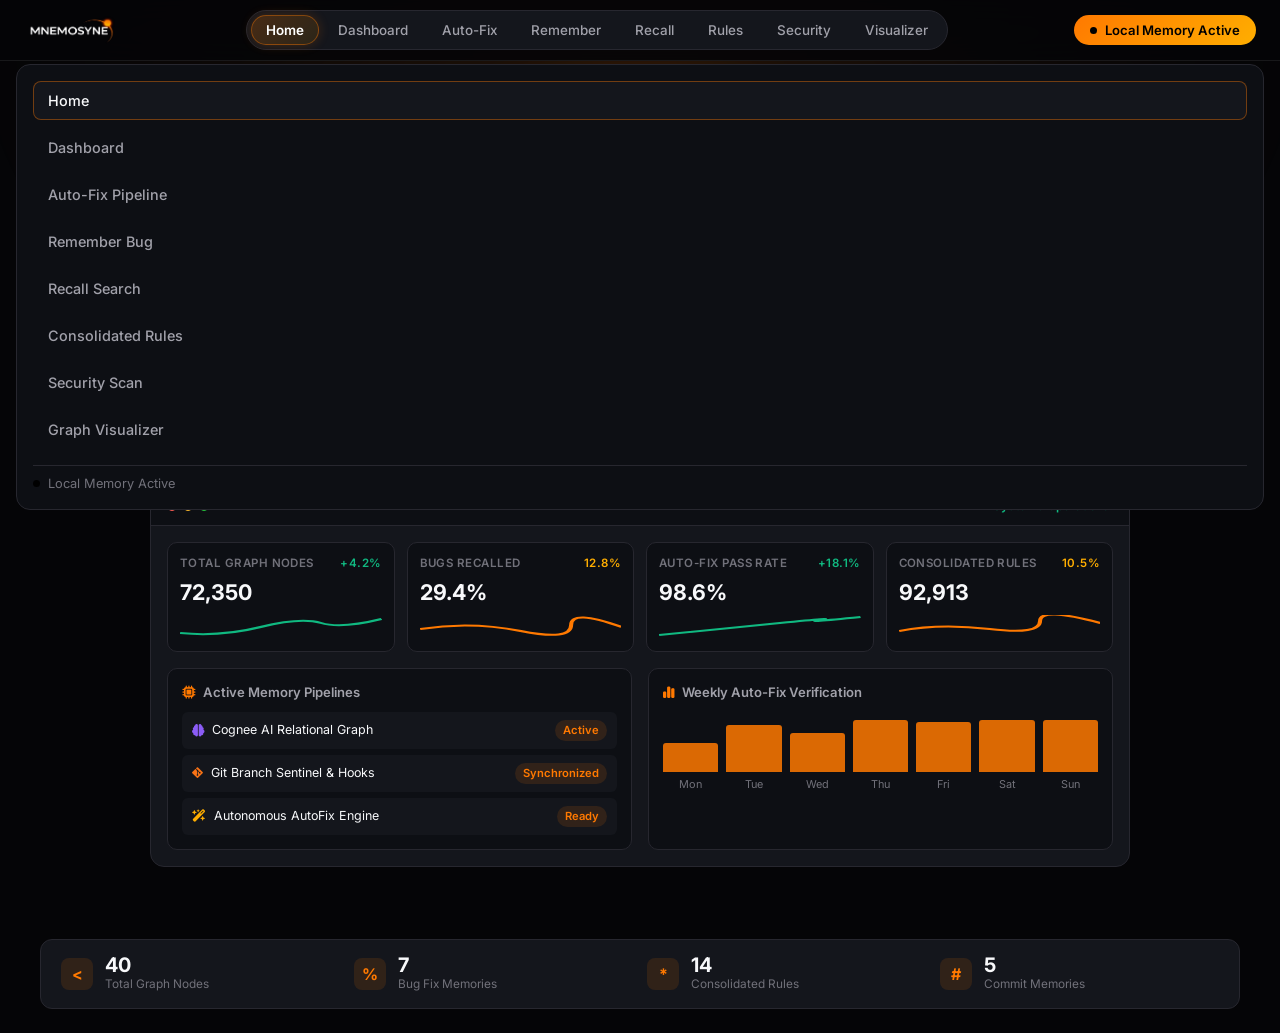
==== commit 5c6ebebe: "fix(ui): unslop layout alignment, restore natural document flow, fix serve.py imports and client res" ====
--- a/public/index.html
+++ b/public/index.html
@@ -1,5 +1,6 @@
 <!DOCTYPE html>
 <html lang="en">
+
 <head>
   <meta charset="UTF-8" />
   <meta name="viewport" content="width=device-width, initial-scale=1.0" />
@@ -8,16 +9,14 @@
   <!-- Google Fonts: Inter -->
   <link rel="preconnect" href="https://fonts.googleapis.com" />
   <link rel="preconnect" href="https://fonts.gstatic.com" crossorigin />
-  <link href="https://fonts.googleapis.com/css2?family=Inter:wght@400;500;600;700;800&family=JetBrains+Mono:wght@400;500;600&display=swap" rel="stylesheet" />
+  <link
+    href="https://fonts.googleapis.com/css2?family=Inter:wght@400;500;600;700;800&family=JetBrains+Mono:wght@400;500;600&display=swap"
+    rel="stylesheet" />
 
   <!-- Font Awesome 6.5.2 -->
-  <link
-    rel="stylesheet"
-    href="https://cdnjs.cloudflare.com/ajax/libs/font-awesome/6.5.2/css/all.min.css"
+  <link rel="stylesheet" href="https://cdnjs.cloudflare.com/ajax/libs/font-awesome/6.5.2/css/all.min.css"
     integrity="sha512-SnH5WK+bZxgPHs44uWIX+LLJAJ9/2PkPKZ5QiAj6Ta86w+fsb2TkcmfRyVX3pBnMFcV7oQPJkl9QevSCWr3W6A=="
-    crossorigin="anonymous"
-    referrerpolicy="no-referrer"
-  />
+    crossorigin="anonymous" referrerpolicy="no-referrer" />
 
   <!-- D3.js v7 for Knowledge Graph Visualizer -->
   <script src="https://d3js.org/d3.v7.min.js"></script>
@@ -25,6 +24,7 @@
   <link rel="stylesheet" href="styles.css" />
   <link rel="icon" type="image/png" href="assets/favicon.png" />
 </head>
+
 <body>
   <!-- Deep Space Canvas & Cinematic Horizon Arc Glow (Inspired by Reference 1 & 2) -->
   <div class="bg">
@@ -46,7 +46,7 @@
       <nav class="nav-pill" aria-label="Main Navigation">
         <button class="nav-link active" data-tab="home">Home</button>
         <button class="nav-link" data-tab="dashboard">Dashboard</button>
-        <button class="nav-link" data-tab="automate">⚡ Auto-Fix</button>
+        <button class="nav-link" data-tab="automate">Auto-Fix</button>
         <button class="nav-link" data-tab="remember">Remember</button>
         <button class="nav-link" data-tab="recall">Recall</button>
         <button class="nav-link" data-tab="rules">Rules</button>
@@ -72,14 +72,14 @@
     <!-- Mobile Navigation Drawer & Overlay -->
     <div class="mobile-overlay" id="mobile-overlay" hidden></div>
     <div class="mobile-sheet" id="mobile-sheet" hidden aria-label="Mobile Navigation">
-      <button class="mobile-link active" data-tab="home">🏠 Home</button>
-      <button class="mobile-link" data-tab="dashboard">📊 Dashboard</button>
-      <button class="mobile-link" data-tab="automate">⚡ Auto-Fix Pipeline</button>
-      <button class="mobile-link" data-tab="remember">💾 Remember Bug</button>
-      <button class="mobile-link" data-tab="recall">🔍 Recall Search</button>
-      <button class="mobile-link" data-tab="rules">📜 Consolidated Rules</button>
-      <button class="mobile-link" data-tab="security">🛡️ Security Scan</button>
-      <button class="mobile-link" data-tab="visualizer">🕸️ Graph Visualizer</button>
+      <button class="mobile-link active" data-tab="home">Home</button>
+      <button class="mobile-link" data-tab="dashboard">Dashboard</button>
+      <button class="mobile-link" data-tab="automate">Auto-Fix Pipeline</button>
+      <button class="mobile-link" data-tab="remember">Remember Bug</button>
+      <button class="mobile-link" data-tab="recall">Recall Search</button>
+      <button class="mobile-link" data-tab="rules">Consolidated Rules</button>
+      <button class="mobile-link" data-tab="security">Security Scan</button>
+      <button class="mobile-link" data-tab="visualizer">Graph Visualizer</button>
       <div class="mobile-status-row">
         <span class="status-pulse-dot" id="mobile-pulse-dot"></span>
         <span id="mobile-status-text">Cognee Cloud Active</span>
@@ -224,13 +224,27 @@
                 <span>Weekly Auto-Fix Verification</span>
               </div>
               <div class="mini-barchart">
-                <div class="bar-col"><div class="bar-fill" style="height: 40%;"></div><span class="bar-label">Mon</span></div>
-                <div class="bar-col"><div class="bar-fill" style="height: 65%;"></div><span class="bar-label">Tue</span></div>
-                <div class="bar-col"><div class="bar-fill" style="height: 55%;"></div><span class="bar-label">Wed</span></div>
-                <div class="bar-col"><div class="bar-fill" style="height: 85%;"></div><span class="bar-label">Thu</span></div>
-                <div class="bar-col"><div class="bar-fill" style="height: 70%;"></div><span class="bar-label">Fri</span></div>
-                <div class="bar-col"><div class="bar-fill" style="height: 95%;"></div><span class="bar-label">Sat</span></div>
-                <div class="bar-col"><div class="bar-fill" style="height: 90%;"></div><span class="bar-label">Sun</span></div>
+                <div class="bar-col">
+                  <div class="bar-fill" style="height: 40%;"></div><span class="bar-label">Mon</span>
+                </div>
+                <div class="bar-col">
+                  <div class="bar-fill" style="height: 65%;"></div><span class="bar-label">Tue</span>
+                </div>
+                <div class="bar-col">
+                  <div class="bar-fill" style="height: 55%;"></div><span class="bar-label">Wed</span>
+                </div>
+                <div class="bar-col">
+                  <div class="bar-fill" style="height: 85%;"></div><span class="bar-label">Thu</span>
+                </div>
+                <div class="bar-col">
+                  <div class="bar-fill" style="height: 70%;"></div><span class="bar-label">Fri</span>
+                </div>
+                <div class="bar-col">
+                  <div class="bar-fill" style="height: 95%;"></div><span class="bar-label">Sat</span>
+                </div>
+                <div class="bar-col">
+                  <div class="bar-fill" style="height: 90%;"></div><span class="bar-label">Sun</span>
+                </div>
               </div>
             </div>
           </div>
@@ -249,28 +263,28 @@
         <div class="dashboard-grid-container">
           <div class="dashboard-stats-grid">
             <div class="glass-stat-card">
-              <span class="card-icon">🕸️</span>
+              <span class="card-icon"><i class="fa-solid fa-circle-nodes" style="color: var(--brand-orange);"></i></span>
               <div class="card-body">
                 <span class="card-number" id="dash-total-nodes">0</span>
                 <span class="card-label">Total Graph Nodes</span>
               </div>
             </div>
             <div class="glass-stat-card">
-              <span class="card-icon">🪲</span>
+              <span class="card-icon"><i class="fa-solid fa-bug" style="color: var(--brand-orange);"></i></span>
               <div class="card-body">
                 <span class="card-number" id="dash-bug-fixes">0</span>
                 <span class="card-label">Bug Fix Memories</span>
               </div>
             </div>
             <div class="glass-stat-card">
-              <span class="card-icon">📜</span>
+              <span class="card-icon"><i class="fa-solid fa-book-bookmark" style="color: var(--brand-orange);"></i></span>
               <div class="card-body">
                 <span class="card-number" id="dash-rules">0</span>
                 <span class="card-label">Consolidated Rules</span>
               </div>
             </div>
             <div class="glass-stat-card">
-              <span class="card-icon">💾</span>
+              <span class="card-icon"><i class="fa-solid fa-code-commit" style="color: var(--brand-orange);"></i></span>
               <div class="card-body">
                 <span class="card-number" id="dash-commits">0</span>
                 <span class="card-label">Commit Memories</span>
@@ -280,7 +294,7 @@
 
           <div class="dashboard-details-row">
             <div class="glass-detail-box">
-              <h4>🤖 AI Engine Reasoning Capabilities</h4>
+              <h4><i class="fa-solid fa-brain" style="color: var(--brand-orange); margin-right: 6px;"></i> AI Reasoning Capabilities</h4>
               <ul class="capability-list">
                 <li><span class="chk">✓</span> <strong>remember()</strong>: Ingests commit history & manual bugs into structured CodeKnowledgeGraph.</li>
                 <li><span class="chk">✓</span> <strong>recall()</strong>: Traverses relational nodes using hybrid vector + graph search.</li>
@@ -290,7 +304,7 @@
             </div>
 
             <div class="glass-detail-box">
-              <h4>🛡️ Core Connection Status</h4>
+              <h4><i class="fa-solid fa-shield-halved" style="color: var(--brand-orange); margin-right: 6px;"></i> Connection Status</h4>
               <div class="status-rows">
                 <div class="status-row-item">
                   <span>Cognee Graph Engine</span>
@@ -316,7 +330,8 @@
       <section class="page-view" id="view-remember">
         <div class="view-header-block">
           <h2 class="view-title">Ingest Bug Fix Memory</h2>
-          <p class="view-subtitle">Teach Mnemosyne about historical bugs and root causes to prevent future regressions</p>
+          <p class="view-subtitle">Teach Mnemosyne about historical bugs and root causes to prevent future regressions
+          </p>
         </div>
 
         <form class="glass-form" id="bug-ingest-form">
@@ -327,18 +342,21 @@
             </div>
             <div class="form-group">
               <label for="bug-title">Bug Summary / Title <span class="req">*</span></label>
-              <input type="text" id="bug-title" placeholder="e.g., Memory leak in thumbnail batch processing" required />
+              <input type="text" id="bug-title" placeholder="e.g., Memory leak in thumbnail batch processing"
+                required />
             </div>
           </div>
 
           <div class="form-group">
             <label for="bug-root-cause">Root Cause Analysis <span class="req">*</span></label>
-            <textarea id="bug-root-cause" rows="2" placeholder="Describe the underlying technical mechanism that triggered the issue..." required></textarea>
+            <textarea id="bug-root-cause" rows="2"
+              placeholder="Describe the underlying technical mechanism that triggered the issue..." required></textarea>
           </div>
 
           <div class="form-group">
             <label for="bug-fix-desc">Fix Description & Patterns Applied <span class="req">*</span></label>
-            <textarea id="bug-fix-desc" rows="2" placeholder="Describe the solution applied, architectural fixes, or refactoring..." required></textarea>
+            <textarea id="bug-fix-desc" rows="2"
+              placeholder="Describe the solution applied, architectural fixes, or refactoring..." required></textarea>
           </div>
 
           <div class="form-row-2">
@@ -359,7 +377,7 @@
 
           <div class="form-actions">
             <button type="submit" class="cta-btn small-btn" id="btn-submit-bug">
-              <span>💾 Ingest into Memory Graph</span>
+              <span>Ingest Bug Fix</span>
             </button>
             <div class="form-message" id="bug-form-message"></div>
           </div>
@@ -372,14 +390,16 @@
       <section class="page-view" id="view-recall">
         <div class="view-header-block">
           <h2 class="view-title">Recall Search</h2>
-          <p class="view-subtitle">Query codebase memory using hybrid semantic embeddings + knowledge graph traversal</p>
+          <p class="view-subtitle">Query codebase memory using hybrid semantic embeddings + knowledge graph traversal
+          </p>
         </div>
 
         <div class="search-panel-wrapper">
           <div class="search-bar-row">
             <div class="search-input-wrapper">
               <i class="fa-solid fa-magnifying-glass search-icon"></i>
-              <input type="text" id="recall-query" placeholder="Search memories, bugs, architectural lessons (e.g. 'memory leak')..." />
+              <input type="text" id="recall-query"
+                placeholder="Search memories, bugs, architectural lessons (e.g. 'memory leak')..." />
             </div>
             <div class="context-input-wrapper">
               <input type="text" id="recall-context" placeholder="File context filter (optional)" />
@@ -400,10 +420,11 @@
         <div class="view-header-block flex-header">
           <div>
             <h2 class="view-title">Consolidated Architectural Rules</h2>
-            <p class="view-subtitle">Team rules synthesized by AI reflection clustering across recurring bug patterns</p>
+            <p class="view-subtitle">Team rules synthesized by AI reflection clustering across recurring bug patterns
+            </p>
           </div>
           <button class="cta-btn small-btn" id="btn-reflect-rules">
-            <span>✨ Reflect & Generalize Rules</span>
+            <span>Reflect Rules</span>
           </button>
         </div>
 
@@ -432,7 +453,8 @@
       <section class="page-view" id="view-security">
         <div class="view-header-block">
           <h2 class="view-title">Security & Anti-Pattern Scanner</h2>
-          <p class="view-subtitle">Scans code diffs or local files against historical bug rules and vulnerability patterns</p>
+          <p class="view-subtitle">Scans code diffs or local files against historical bug rules and vulnerability
+            patterns</p>
         </div>
 
         <div class="scan-panel-wrapper">
@@ -441,7 +463,8 @@
               <label for="security-diff-input">Code Diff to Inspect</label>
               <button type="button" class="text-action-link" id="btn-prefill-diff">Prefill Sample Vulnerability</button>
             </div>
-            <textarea id="security-diff-input" rows="4" placeholder="Paste git diff here (+ file = open(...) without context manager)..."></textarea>
+            <textarea id="security-diff-input" rows="4"
+              placeholder="Paste git diff here (+ file = open(...) without context manager)..."></textarea>
 
             <div class="scan-file-row">
               <input type="text" id="security-file-input" placeholder="Or enter local file path (e.g. api/index.py)" />
@@ -499,10 +522,11 @@
         <div class="view-header-block flex-header">
           <div>
             <h2 class="view-title">Autonomous Bug Detection & Auto-Fix</h2>
-            <p class="view-subtitle">Upload code or select files for multi-layer scanning, memory-guided auto-repair, automated verification, and GitHub PR creation</p>
+            <p class="view-subtitle">Upload code or select files for multi-layer scanning, memory-guided auto-repair,
+              automated verification, and GitHub PR creation</p>
           </div>
           <button class="cta-btn small-btn" id="btn-refresh-jobs">
-            <span>🔄 Refresh History</span>
+            <span>Refresh History</span>
           </button>
         </div>
 
@@ -515,7 +539,8 @@
                 <span class="dropzone-title">Drag & drop source code files here</span>
                 <span class="dropzone-sub">Supports Python (.py), JS/TS (.js, .ts), JSON, HTML, CSS (Max 10MB)</span>
               </div>
-              <input type="file" id="automation-file-input" multiple accept=".py,.js,.jsx,.ts,.tsx,.json,.html,.css,.yaml,.yml" hidden />
+              <input type="file" id="automation-file-input" multiple
+                accept=".py,.js,.jsx,.ts,.tsx,.json,.html,.css,.yaml,.yml" hidden />
               <button type="button" class="cta-btn small-btn" id="btn-browse-file">Browse File</button>
             </div>
 
@@ -531,10 +556,11 @@
                   <input type="checkbox" id="flag-create-pr" />
                   <span>Open GitHub PR</span>
                 </label>
-                <input type="text" id="target-branch-input" placeholder="Branch" value="main" class="small-text-input" />
+                <input type="text" id="target-branch-input" placeholder="Branch" value="main"
+                  class="small-text-input" />
               </div>
               <button class="cta-btn small-btn action-cta" id="btn-run-automation">
-                <span>⚡ Run Autonomous Pipeline</span>
+                <span>Run Pipeline</span>
               </button>
             </div>
           </div>
@@ -561,8 +587,10 @@
           <!-- Step 3: Scan Findings & Patches Output -->
           <div class="automation-results-card hide" id="automation-results-box">
             <div class="results-tabs-row">
-              <button class="res-tab active" data-res-tab="findings">Findings (<span id="res-findings-count">0</span>)</button>
-              <button class="res-tab" data-res-tab="diff">Patches & Diff (<span id="res-patches-count">0</span>)</button>
+              <button class="res-tab active" data-res-tab="findings">Findings (<span
+                  id="res-findings-count">0</span>)</button>
+              <button class="res-tab" data-res-tab="diff">Patches & Diff (<span
+                  id="res-patches-count">0</span>)</button>
               <button class="res-tab" data-res-tab="github">GitHub PR & Verification</button>
             </div>
 
@@ -619,7 +647,8 @@
       <div class="stat-item">
         <div class="stat-glyph">&lt;</div>
         <div>
-          <div class="stat-value" id="stat-total-nodes-val" data-target="40" data-suffix="" data-decimals="0" data-index="0">40</div>
+          <div class="stat-value" id="stat-total-nodes-val" data-target="40" data-suffix="" data-decimals="0"
+            data-index="0">40</div>
           <div class="stat-label">Total Graph Nodes</div>
         </div>
       </div>
@@ -627,7 +656,8 @@
       <div class="stat-item">
         <div class="stat-glyph">%</div>
         <div>
-          <div class="stat-value" id="stat-bug-fixes-val" data-target="7" data-suffix="" data-decimals="0" data-index="1">7</div>
+          <div class="stat-value" id="stat-bug-fixes-val" data-target="7" data-suffix="" data-decimals="0"
+            data-index="1">7</div>
           <div class="stat-label">Bug Fix Memories</div>
         </div>
       </div>
@@ -635,7 +665,8 @@
       <div class="stat-item">
         <div class="stat-glyph">*</div>
         <div>
-          <div class="stat-value" id="stat-rules-val" data-target="14" data-suffix="" data-decimals="0" data-index="2">14</div>
+          <div class="stat-value" id="stat-rules-val" data-target="14" data-suffix="" data-decimals="0" data-index="2">
+            14</div>
           <div class="stat-label">Consolidated Rules</div>
         </div>
       </div>
@@ -643,7 +674,8 @@
       <div class="stat-item">
         <div class="stat-glyph">#</div>
         <div>
-          <div class="stat-value" id="stat-commits-val" data-target="5" data-suffix="" data-decimals="0" data-index="3">5</div>
+          <div class="stat-value" id="stat-commits-val" data-target="5" data-suffix="" data-decimals="0" data-index="3">
+            5</div>
           <div class="stat-label">Commit Memories</div>
         </div>
       </div>
@@ -652,4 +684,5 @@
 
   <script src="main.js"></script>
 </body>
-</html>
+
+</html>
--- a/public/styles.css
+++ b/public/styles.css
@@ -1,67 +1,52 @@
 /* ==========================================================================
    MNEMOSYNE — DESIGN SYSTEM & STYLESHEET
-   Brand Identity: Dark • Minimal • Cinematic • Futuristic • Premium • Clean
+   Brand Identity: Dark • Minimal • Architectural • Premium • High-Craft
    Primary Palette: #050507, #0D0F14, #14161C, #FF7900, #FFAE00, #27272F
    ========================================================================== */
 
 :root {
-  /* Surface & Background Colors */
+  /* Surfaces & Backgrounds */
   --bg-primary: #050507;
   --bg-secondary: #0D0F14;
   --bg-tertiary: #14161C;
   --bg-elevated: #1A1D25;
-  --bg-glass: rgba(20, 22, 28, 0.72);
-  --bg-glass-heavy: rgba(13, 15, 20, 0.88);
-  --bg-glass-input: rgba(10, 11, 15, 0.65);
-
-  /* Typography Colors */
+  --bg-glass: rgba(20, 22, 28, 0.85);
+  --bg-input: rgba(10, 11, 15, 0.8);
+
+  /* Typography */
   --text-primary: #F8F9FB;
   --text-secondary: #A1A1AA;
   --text-muted: #71717A;
   --text-dark: #050507;
 
-  /* Brand Accents & Neon Glows */
+  /* Brand Accents */
   --brand-orange: #FF7900;
   --brand-orange-bright: #FFAE00;
-  --brand-orange-deep: #E06000;
   --brand-orange-subtle: rgba(255, 121, 0, 0.12);
-  --brand-orange-glow: rgba(255, 121, 0, 0.42);
-  --brand-orange-rim: rgba(255, 174, 0, 0.85);
+  --brand-orange-glow: rgba(255, 121, 0, 0.35);
 
   /* Status Colors */
   --status-success: #10B981;
-  --status-success-glow: rgba(16, 185, 129, 0.3);
   --status-warning: #F59E0B;
-  --status-warning-glow: rgba(245, 158, 11, 0.3);
   --status-danger: #EF4444;
-  --status-danger-glow: rgba(239, 68, 68, 0.3);
   --status-info: #3B82F6;
-  --status-info-glow: rgba(59, 130, 246, 0.3);
-
-  /* Subtle Borders & Dividers */
+
+  /* Subtle Hairline Borders */
   --border-subtle: #27272F;
   --border-glass: rgba(255, 255, 255, 0.08);
-  --border-glass-light: rgba(255, 255, 255, 0.14);
-  --border-orange: rgba(255, 121, 0, 0.38);
-
-  /* Typography */
+  --border-orange: rgba(255, 121, 0, 0.4);
+
+  /* Fonts */
   --font-sans: "Inter", -apple-system, BlinkMacSystemFont, "Segoe UI", Roboto, sans-serif;
   --font-mono: "JetBrains Mono", "Fira Code", monospace;
 
-  /* Shadows */
-  --shadow-card: 0 12px 36px rgba(0, 0, 0, 0.55), 0 0 0 1px var(--border-glass);
-  --shadow-elevated: 0 20px 48px rgba(0, 0, 0, 0.7), 0 0 0 1px var(--border-glass-light);
-  --shadow-orange: 0 4px 24px rgba(255, 121, 0, 0.38);
-  --shadow-orange-lg: 0 8px 36px rgba(255, 121, 0, 0.52);
-
   /* Transitions */
-  --transition-fast: 0.18s ease;
-  --transition-normal: 0.28s cubic-bezier(0.16, 1, 0.3, 1);
-  --transition-slow: 0.5s cubic-bezier(0.16, 1, 0.3, 1);
+  --transition-fast: 0.16s ease;
+  --transition-normal: 0.24s cubic-bezier(0.16, 1, 0.3, 1);
 }
 
 /* ==========================================================================
-   RESET & CORE BASE
+   RESET & FOUNDATIONS
    ========================================================================== */
 
 *, *::before, *::after {
@@ -70,17 +55,25 @@
   padding: 0;
 }
 
-html, body {
-  width: 100%;
-  height: 100vh;
-  height: 100dvh;
-  overflow: hidden;
+html {
+  font-size: 16px;
   background-color: var(--bg-primary);
   color: var(--text-primary);
+  scroll-behavior: smooth;
+}
+
+body {
+  min-height: 100vh;
+  min-height: 100dvh;
+  width: 100%;
   font-family: var(--font-sans);
+  background-color: var(--bg-primary);
+  color: var(--text-primary);
+  line-height: 1.5;
   -webkit-font-smoothing: antialiased;
   -moz-osx-font-smoothing: grayscale;
-  text-rendering: optimizeLegibility;
+  overflow-x: hidden;
+  overflow-y: auto;
 }
 
 button, input, select, textarea {
@@ -95,18 +88,18 @@
   height: 6px;
 }
 ::-webkit-scrollbar-track {
-  background: transparent;
+  background: var(--bg-primary);
 }
 ::-webkit-scrollbar-thumb {
   background: var(--border-subtle);
-  border-radius: 999px;
+  border-radius: 4px;
 }
 ::-webkit-scrollbar-thumb:hover {
   background: var(--brand-orange);
 }
 
 /* ==========================================================================
-   BACKGROUND CANVAS & CINEMATIC HORIZON ECLIPSE ARC
+   BACKGROUND & HORIZON ARC
    ========================================================================== */
 
 .bg {
@@ -118,45 +111,31 @@
   pointer-events: none;
 }
 
-/* Deep Space Radial Glows */
 .bg::before {
   content: "";
   position: absolute;
-  top: -20%;
+  top: 0;
   left: 50%;
   transform: translateX(-50%);
-  width: 1000px;
-  height: 600px;
-  background: radial-gradient(ellipse at 50% 30%, rgba(255, 121, 0, 0.16) 0%, rgba(255, 121, 0, 0.04) 50%, transparent 75%);
+  width: min(100vw, 1200px);
+  height: 480px;
+  background: radial-gradient(ellipse at 50% 0%, rgba(255, 121, 0, 0.15) 0%, rgba(255, 121, 0, 0.04) 50%, transparent 75%);
   filter: blur(60px);
   z-index: 1;
 }
 
-.bg::after {
-  content: "";
-  position: absolute;
-  bottom: -30%;
-  right: -10%;
-  width: 700px;
-  height: 700px;
-  background: radial-gradient(circle, rgba(255, 121, 0, 0.05) 0%, transparent 60%);
-  filter: blur(80px);
-  z-index: 1;
-}
-
-/* Cinematic Horizon Arc (Inspired by Reference 1 & 2) */
+/* Horizon Arc: Clean, responsive, non-overflowing */
 .horizon-arc-wrapper {
   position: absolute;
-  top: 140px;
+  top: 60px;
   left: 50%;
   transform: translateX(-50%);
-  width: 1200px;
-  height: 480px;
+  width: min(100vw, 1000px);
+  height: 360px;
   pointer-events: none;
   z-index: 1;
-  overflow: visible;
-  opacity: 0.95;
-  transition: opacity var(--transition-slow);
+  overflow: hidden;
+  opacity: 0.9;
 }
 
 .horizon-arc-rim {
@@ -164,29 +143,29 @@
   top: 40px;
   left: 50%;
   transform: translateX(-50%);
-  width: 960px;
-  height: 960px;
+  width: 900px;
+  height: 900px;
   border-radius: 50%;
-  border-top: 2px solid var(--brand-orange-rim);
+  border-top: 2px solid var(--brand-orange-bright);
   box-shadow:
-    0 -14px 60px 8px rgba(255, 121, 0, 0.55),
-    0 -3px 18px 2px rgba(255, 174, 0, 0.8),
-    inset 0 16px 50px rgba(255, 121, 0, 0.28);
+    0 -10px 48px rgba(255, 121, 0, 0.45),
+    0 -2px 14px rgba(255, 174, 0, 0.8),
+    inset 0 12px 36px rgba(255, 121, 0, 0.2);
 }
 
 .horizon-arc-glow {
   position: absolute;
-  top: 0;
+  top: 10px;
   left: 50%;
   transform: translateX(-50%);
-  width: 760px;
-  height: 380px;
-  background: radial-gradient(ellipse at 50% 100%, rgba(255, 121, 0, 0.28) 0%, rgba(255, 121, 0, 0.08) 45%, transparent 70%);
-  filter: blur(35px);
+  width: 700px;
+  height: 280px;
+  background: radial-gradient(ellipse at 50% 100%, rgba(255, 121, 0, 0.24) 0%, rgba(255, 121, 0, 0.06) 45%, transparent 70%);
+  filter: blur(30px);
 }
 
 /* ==========================================================================
-   PAGE CONTAINER & OVERALL LAYOUT
+   PAGE WRAPPER
    ========================================================================== */
 
 .page {
@@ -194,33 +173,29 @@
   z-index: 2;
   display: flex;
   flex-direction: column;
+  min-height: 100vh;
+  width: 100%;
+}
+
+/* ==========================================================================
+   STICKY HEADER & NAV CAPSULE
+   ========================================================================== */
+
+.header {
+  position: sticky;
+  top: 0;
+  width: 100%;
+  z-index: 100;
+  background: rgba(5, 5, 7, 0.88);
+  backdrop-filter: blur(16px);
+  -webkit-backdrop-filter: blur(16px);
+  border-bottom: 1px solid var(--border-glass);
+  padding: 10px 24px;
+  display: flex;
   align-items: center;
   justify-content: space-between;
-  width: 100%;
-  height: 100vh;
-  height: 100dvh;
-  padding: clamp(12px, 2vh, 20px) clamp(16px, 3vw, 40px);
-  overflow: hidden;
-}
-
-/* ==========================================================================
-   HEADER & NAVIGATION
-   ========================================================================== */
-
-.header {
-  position: relative;
-  display: flex;
-  align-items: center;
-  justify-content: space-between;
-  width: 100%;
-  max-width: 1200px;
-  gap: clamp(12px, 2vw, 24px);
-  flex-shrink: 0;
-  z-index: 20;
-  animation: fadeInDown 0.6s cubic-bezier(0.16, 1, 0.3, 1) both;
-}
-
-/* Brand Wordmark Logo Button */
+}
+
 .logo-btn {
   display: flex;
   align-items: center;
@@ -228,39 +203,31 @@
   background: transparent;
   border: none;
   cursor: pointer;
-  padding: 4px 8px;
-  border-radius: 8px;
-  transition: transform var(--transition-fast), opacity var(--transition-fast);
-  flex-shrink: 0;
+  padding: 4px;
+  text-decoration: none;
+  transition: opacity var(--transition-fast);
 }
 
 .logo-btn:hover {
-  transform: scale(1.02);
-  opacity: 0.95;
+  opacity: 0.88;
 }
 
 .brand-logo-img {
-  height: clamp(26px, 3.2vw, 32px);
+  height: 28px;
   width: auto;
   object-fit: contain;
   display: block;
-  filter: drop-shadow(0 0 12px rgba(255, 121, 0, 0.35));
-}
-
-/* Center Nav Capsule Pill */
+}
+
+/* Center Nav Capsule */
 .nav-pill {
   display: flex;
   align-items: center;
-  justify-content: center;
-  background: rgba(20, 22, 28, 0.75);
-  backdrop-filter: blur(16px);
-  -webkit-backdrop-filter: blur(16px);
-  border: 1px solid var(--border-glass);
-  height: 44px;
-  padding: 4px 6px;
+  gap: 4px;
+  background: var(--bg-tertiary);
+  border: 1px solid var(--border-subtle);
+  padding: 4px;
   border-radius: 999px;
-  box-shadow: 0 8px 24px rgba(0, 0, 0, 0.4);
-  gap: 4px;
 }
 
 .nav-link {
@@ -285,41 +252,36 @@
   color: #FFFFFF;
   background: linear-gradient(135deg, rgba(255, 121, 0, 0.22), rgba(255, 174, 0, 0.1));
   border-color: var(--border-orange);
-  box-shadow: 0 0 14px rgba(255, 121, 0, 0.25);
-  font-weight: 600;
-}
-
-/* Header Status / CTA Button (Glowing Orange Pill) */
+  box-shadow: 0 0 12px rgba(255, 121, 0, 0.2);
+  font-weight: 600;
+}
+
+/* Header Status Pill */
 .header-action-group {
   display: flex;
   align-items: center;
   gap: 12px;
-  flex-shrink: 0;
-}
-
-.sign-in-btn,
+}
+
 .header-cta-btn {
   display: inline-flex;
   align-items: center;
   gap: 8px;
-  background: linear-gradient(135deg, var(--brand-orange) 0%, var(--brand-orange-bright) 100%);
+  background: linear-gradient(135deg, var(--brand-orange), var(--brand-orange-bright));
   color: #000000;
-  font-size: 0.85rem;
-  font-weight: 600;
-  padding: 8px 18px;
+  font-size: 0.82rem;
+  font-weight: 600;
+  padding: 7px 16px;
   border-radius: 999px;
   border: none;
   cursor: pointer;
-  box-shadow: var(--shadow-orange);
-  transition: transform var(--transition-fast), box-shadow var(--transition-fast), filter var(--transition-fast);
+  transition: transform var(--transition-fast), filter var(--transition-fast);
   white-space: nowrap;
 }
 
-.sign-in-btn:hover,
 .header-cta-btn:hover {
-  transform: translateY(-1px) scale(1.02);
-  box-shadow: var(--shadow-orange-lg);
-  filter: brightness(1.06);
+  transform: translateY(-1px);
+  filter: brightness(1.08);
 }
 
 .status-pulse-dot {
@@ -327,85 +289,68 @@
   height: 7px;
   border-radius: 50%;
   background-color: #000000;
-  box-shadow: 0 0 6px rgba(0, 0, 0, 0.5);
-  animation: pulseDark 1.8s infinite;
-}
-
-@keyframes pulseDark {
-  0% { transform: scale(0.9); opacity: 0.7; }
-  50% { transform: scale(1.3); opacity: 1; }
-  100% { transform: scale(0.9); opacity: 0.7; }
-}
-
-/* Mobile Burger Button */
+  display: inline-block;
+}
+
+.status-pulse-dot.offline {
+  background-color: var(--status-danger);
+}
+
+/* Burger Button */
 .burger-btn {
   display: none;
   flex-direction: column;
   justify-content: center;
-  align-items: center;
   gap: 5px;
-  width: 40px;
-  height: 40px;
+  width: 36px;
+  height: 36px;
   background: var(--bg-tertiary);
   border: 1px solid var(--border-subtle);
   border-radius: 8px;
+  padding: 8px;
   cursor: pointer;
-  padding: 8px;
-  z-index: 25;
 }
 
 .burger-bar {
-  width: 20px;
+  width: 100%;
   height: 2px;
-  background-color: var(--text-primary);
+  background: var(--text-primary);
   border-radius: 2px;
-  transition: all var(--transition-fast);
-}
-
-.burger-btn[aria-expanded="true"] .burger-bar:nth-child(1) {
-  transform: translateY(7px) rotate(45deg);
-}
-.burger-btn[aria-expanded="true"] .burger-bar:nth-child(2) {
-  opacity: 0;
-}
-.burger-btn[aria-expanded="true"] .burger-bar:nth-child(3) {
-  transform: translateY(-7px) rotate(-45deg);
-}
-
-/* Mobile Sheet & Overlay */
+}
+
+/* Mobile Sheet */
 .mobile-overlay {
   position: fixed;
   inset: 0;
-  background: rgba(0, 0, 0, 0.75);
+  background: rgba(0, 0, 0, 0.7);
   backdrop-filter: blur(8px);
-  z-index: 40;
+  z-index: 110;
 }
 
 .mobile-sheet {
   position: fixed;
-  top: 70px;
+  top: 64px;
   left: 16px;
   right: 16px;
   background: var(--bg-secondary);
   border: 1px solid var(--border-subtle);
-  border-radius: 16px;
+  border-radius: 14px;
   padding: 16px;
   display: flex;
   flex-direction: column;
   gap: 8px;
-  z-index: 45;
-  box-shadow: var(--shadow-elevated);
+  z-index: 120;
 }
 
 .mobile-link {
   display: flex;
   align-items: center;
   gap: 12px;
-  padding: 12px 16px;
+  padding: 10px 14px;
   background: transparent;
   border: 1px solid transparent;
   color: var(--text-secondary);
-  font-size: 0.92rem;
+  font-size: 0.9rem;
   font-weight: 500;
   border-radius: 8px;
   text-align: left;
@@ -419,8 +364,8 @@
 }
 
 .mobile-status-row {
-  margin-top: 10px;
-  padding-top: 10px;
+  margin-top: 8px;
+  padding-top: 8px;
   border-top: 1px solid var(--border-subtle);
   display: flex;
   align-items: center;
@@ -430,48 +375,39 @@
 }
 
 /* ==========================================================================
-   MAIN VIEWPORT & CONTAINER
+   MAIN CONTENT AREA & VIEWS
    ========================================================================== */
 
 .main-viewport {
-  position: relative;
+  flex: 1;
   width: 100%;
   max-width: 1200px;
-  flex: 1;
-  display: flex;
-  align-items: center;
-  justify-content: center;
-  overflow: hidden;
-  padding: 8px 0;
-  z-index: 10;
+  margin: 0 auto;
+  padding: 24px 20px 40px 20px;
+  display: flex;
+  flex-direction: column;
 }
 
 .page-view {
-  position: absolute;
-  inset: 0;
   display: none;
-  flex-direction: column;
-  width: 100%;
-  height: 100%;
-  overflow-y: auto;
-  overflow-x: hidden;
-  padding: 6px 12px;
-  opacity: 0;
-  transform: translateY(12px) scale(0.99);
-  transition: opacity 0.32s cubic-bezier(0.16, 1, 0.3, 1), transform 0.32s cubic-bezier(0.16, 1, 0.3, 1);
+  width: 100%;
 }
 
 .page-view.active {
   display: flex;
-  opacity: 1;
-  transform: translateY(0) scale(1);
-}
-
-/* Common Section Headers */
+  flex-direction: column;
+  animation: fadeIn 0.25s ease both;
+}
+
+@keyframes fadeIn {
+  from { opacity: 0; transform: translateY(6px); }
+  to { opacity: 1; transform: translateY(0); }
+}
+
+/* Section Headings */
 .view-header-block {
   text-align: center;
-  margin-bottom: 20px;
-  flex-shrink: 0;
+  margin-bottom: 24px;
 }
 
 .view-header-block.flex-header {
@@ -479,27 +415,27 @@
   align-items: center;
   justify-content: space-between;
   text-align: left;
+  flex-wrap: wrap;
   gap: 16px;
 }
 
 .view-title {
-  font-size: clamp(1.4rem, 2.4vw, 1.85rem);
+  font-size: clamp(1.4rem, 2.5vw, 1.8rem);
   font-weight: 700;
   color: var(--text-primary);
-  letter-spacing: -0.025em;
-  margin-bottom: 4px;
+  letter-spacing: -0.02em;
+  margin-bottom: 6px;
 }
 
 .view-subtitle {
-  font-size: clamp(0.85rem, 1.2vw, 0.92rem);
+  font-size: 0.9rem;
   color: var(--text-secondary);
   max-width: 680px;
-  margin: 0 auto;
   line-height: 1.5;
 }
 
 /* ==========================================================================
-   BUTTONS & COMMON UI COMPONENTS
+   BUTTONS
    ========================================================================== */
 
 .cta-btn {
@@ -507,93 +443,64 @@
   align-items: center;
   justify-content: center;
   gap: 8px;
-  background: linear-gradient(135deg, var(--brand-orange) 0%, var(--brand-orange-bright) 100%);
+  background: linear-gradient(135deg, var(--brand-orange), var(--brand-orange-bright));
   color: #000000;
-  font-size: 0.92rem;
-  font-weight: 600;
-  padding: 10px 24px;
+  font-size: 0.88rem;
+  font-weight: 600;
+  padding: 9px 20px;
   border-radius: 999px;
   border: none;
   cursor: pointer;
-  box-shadow: var(--shadow-orange);
-  transition: transform var(--transition-fast), box-shadow var(--transition-fast), filter var(--transition-fast);
+  transition: transform var(--transition-fast), filter var(--transition-fast);
   white-space: nowrap;
 }
 
 .cta-btn:hover {
-  transform: translateY(-2px);
-  box-shadow: var(--shadow-orange-lg);
+  transform: translateY(-1px);
   filter: brightness(1.08);
-}
-
-.cta-btn:active {
-  transform: translateY(0);
 }
 
 .cta-btn.small-btn {
   font-size: 0.82rem;
-  padding: 8px 16px;
-}
-
-.cta-btn.secondary-btn,
-.secondary-btn {
-  background: var(--bg-tertiary);
-  color: var(--text-primary);
-  border: 1px solid var(--border-glass-light);
-  box-shadow: 0 4px 16px rgba(0, 0, 0, 0.35);
-}
-
-.cta-btn.secondary-btn:hover,
-.secondary-btn:hover {
+  padding: 7px 14px;
+}
+
+.cta-btn.secondary-btn {
+  background: var(--bg-tertiary);
+  color: var(--text-primary);
+  border: 1px solid var(--border-subtle);
+}
+
+.cta-btn.secondary-btn:hover {
   background: var(--bg-elevated);
-  border-color: rgba(255, 255, 255, 0.22);
-  filter: none;
-}
-
-/* Glass Panels & Cards */
-.glass-card,
-.glass-form,
-.dashboard-grid-container,
-.automation-container {
-  background: var(--bg-glass);
-  backdrop-filter: blur(14px);
-  -webkit-backdrop-filter: blur(14px);
-  border: 1px solid var(--border-subtle);
-  border-radius: 16px;
+  border-color: rgba(255, 255, 255, 0.2);
 }
 
 /* ==========================================================================
-   VIEW 0: HOME / HERO SECTION (Matching Reference 1 & 2)
+   VIEW 0: HERO (Unslop & Perfectly Aligned)
    ========================================================================== */
 
 .hero {
-  display: flex;
-  flex-direction: column;
-  align-items: center;
-  justify-content: flex-start;
+  align-items: center;
   text-align: center;
-  padding-top: clamp(10px, 3vh, 32px);
-  overflow-y: auto;
-}
-
-/* "What's New" Announcement Pill Badge */
+  padding-top: 16px;
+}
+
 .announcement-pill {
   display: inline-flex;
   align-items: center;
-  gap: 10px;
-  background: rgba(20, 22, 28, 0.85);
-  border: 1px solid var(--border-glass);
+  gap: 8px;
+  background: var(--bg-tertiary);
+  border: 1px solid var(--border-subtle);
   border-radius: 999px;
-  padding: 4px 14px 4px 6px;
-  font-size: 0.82rem;
-  margin-bottom: clamp(14px, 2.5vh, 24px);
-  box-shadow: 0 4px 20px rgba(0, 0, 0, 0.4);
+  padding: 4px 12px 4px 6px;
+  font-size: 0.8rem;
+  margin-bottom: 20px;
   cursor: pointer;
-  transition: transform var(--transition-fast), border-color var(--transition-fast);
+  transition: border-color var(--transition-fast);
 }
 
 .announcement-pill:hover {
-  transform: translateY(-1px);
   border-color: var(--border-orange);
 }
 
@@ -602,10 +509,8 @@
   color: #000000;
   font-weight: 700;
   font-size: 0.72rem;
-  padding: 3px 10px;
+  padding: 2px 8px;
   border-radius: 999px;
-  text-transform: uppercase;
-  letter-spacing: 0.04em;
 }
 
 .pill-text {
@@ -617,66 +522,52 @@
   font-size: 0.75rem;
 }
 
-/* Headline */
 .hero-headline {
-  font-size: clamp(2.2rem, 4.4vw, 3.8rem);
+  font-size: clamp(2rem, 4vw, 3.2rem);
   font-weight: 800;
-  line-height: 1.12;
-  letter-spacing: -0.035em;
-  color: var(--text-primary);
-  margin-bottom: clamp(12px, 2vh, 18px);
+  line-height: 1.15;
+  letter-spacing: -0.03em;
+  color: var(--text-primary);
+  margin-bottom: 14px;
   max-width: 820px;
 }
 
 .hero-highlight {
-  display: block;
-  background: linear-gradient(180deg, #FFFFFF 20%, #A1A1AA 100%);
-  -webkit-background-clip: text;
-  -webkit-text-fill-color: transparent;
+  color: var(--text-primary);
 }
 
 .hero-subtitle {
-  font-size: clamp(0.92rem, 1.3vw, 1.08rem);
-  color: var(--text-secondary);
-  max-width: 640px;
+  font-size: 0.98rem;
+  color: var(--text-secondary);
+  max-width: 620px;
   line-height: 1.6;
-  margin-bottom: clamp(18px, 3vh, 28px);
-}
-
-/* Hero CTA Row */
+  margin-bottom: 28px;
+}
+
 .hero-cta-row {
   display: flex;
   align-items: center;
-  gap: 16px;
-  margin-bottom: clamp(24px, 4vh, 38px);
-  z-index: 5;
-}
-
-/* Floating Interactive Dashboard Preview Card (Directly from Ref 1 & 2) */
+  justify-content: center;
+  gap: 12px;
+  margin-bottom: 36px;
+}
+
+/* Hero Preview Card */
 .hero-preview-container {
   width: 100%;
   max-width: 980px;
   background: var(--bg-tertiary);
   border: 1px solid var(--border-subtle);
-  border-radius: 18px;
-  box-shadow: 0 24px 64px rgba(0, 0, 0, 0.75), 0 0 0 1px var(--border-glass-light);
+  border-radius: 14px;
   overflow: hidden;
-  margin-top: 4px;
-  margin-bottom: 24px;
   text-align: left;
-  transition: transform var(--transition-normal), box-shadow var(--transition-normal);
-}
-
-.hero-preview-container:hover {
-  transform: translateY(-3px);
-  box-shadow: 0 30px 80px rgba(0, 0, 0, 0.85), 0 0 0 1px var(--border-orange);
 }
 
 .preview-top-bar {
   display: flex;
   align-items: center;
   justify-content: space-between;
-  padding: 12px 18px;
+  padding: 10px 16px;
   background: var(--bg-secondary);
   border-bottom: 1px solid var(--border-subtle);
 }
@@ -702,101 +593,85 @@
 .dot-green { background: #27C93F; }
 
 .preview-title {
-  font-size: 0.82rem;
-  font-weight: 600;
-  color: var(--text-secondary);
-  letter-spacing: 0.02em;
+  font-size: 0.78rem;
+  font-weight: 600;
+  color: var(--text-secondary);
+  letter-spacing: 0.04em;
 }
 
 .preview-status-chip {
   display: inline-flex;
   align-items: center;
   gap: 6px;
-  background: rgba(16, 185, 129, 0.12);
   color: var(--status-success);
   font-size: 0.75rem;
   font-weight: 600;
-  padding: 4px 10px;
-  border-radius: 999px;
-  border: 1px solid rgba(16, 185, 129, 0.25);
 }
 
 .preview-grid {
   display: grid;
   grid-template-columns: repeat(4, 1fr);
   gap: 12px;
-  padding: 18px;
-  background: var(--bg-tertiary);
+  padding: 16px;
 }
 
 .preview-metric-card {
   background: var(--bg-secondary);
   border: 1px solid var(--border-subtle);
-  border-radius: 12px;
-  padding: 14px;
-  position: relative;
-  overflow: hidden;
+  border-radius: 10px;
+  padding: 12px;
 }
 
 .preview-metric-header {
   display: flex;
   align-items: center;
   justify-content: space-between;
-  font-size: 0.74rem;
+  font-size: 0.72rem;
   color: var(--text-muted);
-  text-transform: uppercase;
+  font-weight: 600;
   letter-spacing: 0.04em;
-  margin-bottom: 6px;
+  margin-bottom: 4px;
 }
 
 .metric-trend {
   font-size: 0.72rem;
   font-weight: 600;
-  padding: 2px 6px;
-  border-radius: 4px;
-}
-.metric-trend.up {
-  color: var(--status-success);
-  background: rgba(16, 185, 129, 0.1);
-}
-.metric-trend.orange {
-  color: var(--brand-orange-bright);
-  background: rgba(255, 121, 0, 0.1);
-}
+}
+.metric-trend.up { color: var(--status-success); }
+.metric-trend.orange { color: var(--brand-orange-bright); }
 
 .preview-metric-val {
   font-size: 1.35rem;
   font-weight: 700;
   color: var(--text-primary);
-  margin-bottom: 8px;
+  margin-bottom: 6px;
 }
 
 .preview-sparkline-svg {
   width: 100%;
-  height: 28px;
+  height: 24px;
   display: block;
 }
 
-/* Preview Bottom Split Row */
 .preview-split-row {
   display: grid;
   grid-template-columns: 1fr 1fr;
   gap: 16px;
-  padding: 0 18px 18px 18px;
+  padding: 0 16px 16px 16px;
 }
 
 .preview-split-box {
   background: var(--bg-secondary);
   border: 1px solid var(--border-subtle);
-  border-radius: 12px;
+  border-radius: 10px;
   padding: 14px;
 }
 
 .split-box-title {
-  font-size: 0.8rem;
-  font-weight: 600;
-  color: var(--text-secondary);
-  margin-bottom: 12px;
+  font-size: 0.82rem;
+  font-weight: 600;
+  color: var(--text-secondary);
+  margin-bottom: 10px;
   display: flex;
   align-items: center;
   gap: 8px;
@@ -807,7 +682,7 @@
   align-items: center;
   justify-content: space-between;
   padding: 8px 10px;
-  border-radius: 8px;
+  border-radius: 6px;
   background: var(--bg-tertiary);
   margin-bottom: 6px;
   font-size: 0.78rem;
@@ -819,26 +694,24 @@
   align-items: center;
   gap: 8px;
   color: var(--text-primary);
-  font-weight: 500;
 }
 
 .pipeline-badge {
   font-size: 0.7rem;
   color: var(--brand-orange);
-  background: rgba(255, 121, 0, 0.12);
+  background: var(--brand-orange-subtle);
   padding: 2px 8px;
   border-radius: 999px;
   font-weight: 600;
 }
 
-/* Mini Bar Chart Mock in Split Box */
 .mini-barchart {
   display: flex;
   align-items: flex-end;
   justify-content: space-between;
   gap: 8px;
-  height: 90px;
-  padding: 8px 4px 0 4px;
+  height: 80px;
+  padding-top: 8px;
 }
 
 .bar-col {
@@ -853,17 +726,13 @@
 
 .bar-fill {
   width: 100%;
-  border-radius: 4px 4px 0 0;
+  border-radius: 3px 3px 0 0;
   background: var(--brand-orange);
-  opacity: 0.8;
-  transition: opacity var(--transition-fast);
-}
-.bar-fill:hover {
-  opacity: 1;
+  opacity: 0.85;
 }
 
 .bar-label {
-  font-size: 0.65rem;
+  font-size: 0.68rem;
   color: var(--text-muted);
 }
 
@@ -873,46 +742,36 @@
 
 .dashboard-grid-container {
   width: 100%;
-  max-width: 1080px;
-  margin: 0 auto;
-  padding: 20px;
-  display: flex;
-  flex-direction: column;
-  gap: 20px;
+  display: flex;
+  flex-direction: column;
+  gap: 16px;
 }
 
 .dashboard-stats-grid {
   display: grid;
   grid-template-columns: repeat(4, 1fr);
-  gap: 16px;
+  gap: 14px;
 }
 
 .glass-stat-card {
-  background: var(--bg-secondary);
-  border: 1px solid var(--border-subtle);
-  border-radius: 14px;
-  padding: 18px;
-  display: flex;
-  align-items: center;
-  gap: 16px;
-  transition: transform var(--transition-fast), border-color var(--transition-fast);
-}
-
-.glass-stat-card:hover {
-  transform: translateY(-2px);
-  border-color: var(--border-orange);
+  background: var(--bg-tertiary);
+  border: 1px solid var(--border-subtle);
+  border-radius: 12px;
+  padding: 16px;
+  display: flex;
+  align-items: center;
+  gap: 14px;
 }
 
 .card-icon {
-  font-size: 1.8rem;
-  width: 48px;
-  height: 48px;
-  border-radius: 12px;
-  background: rgba(255, 121, 0, 0.1);
+  font-size: 1.6rem;
+  width: 44px;
+  height: 44px;
+  border-radius: 10px;
+  background: var(--brand-orange-subtle);
   display: grid;
   place-items: center;
   flex-shrink: 0;
-  border: 1px solid rgba(255, 121, 0, 0.2);
 }
 
 .card-body {
@@ -921,10 +780,10 @@
 }
 
 .card-number {
-  font-size: 1.6rem;
+  font-size: 1.5rem;
   font-weight: 700;
   color: var(--text-primary);
-  letter-spacing: -0.02em;
+  line-height: 1.1;
 }
 
 .card-label {
@@ -936,21 +795,21 @@
 .dashboard-details-row {
   display: grid;
   grid-template-columns: 1fr 1fr;
-  gap: 16px;
+  gap: 14px;
 }
 
 .glass-detail-box {
-  background: var(--bg-secondary);
-  border: 1px solid var(--border-subtle);
-  border-radius: 14px;
-  padding: 20px;
+  background: var(--bg-tertiary);
+  border: 1px solid var(--border-subtle);
+  border-radius: 12px;
+  padding: 18px;
 }
 
 .glass-detail-box h4 {
-  font-size: 0.95rem;
-  font-weight: 600;
-  color: var(--text-primary);
-  margin-bottom: 14px;
+  font-size: 0.92rem;
+  font-weight: 600;
+  color: var(--text-primary);
+  margin-bottom: 12px;
   display: flex;
   align-items: center;
   gap: 8px;
@@ -960,13 +819,12 @@
   list-style: none;
   display: flex;
   flex-direction: column;
-  gap: 10px;
+  gap: 8px;
 }
 
 .capability-list li {
-  font-size: 0.84rem;
-  color: var(--text-secondary);
-  line-height: 1.45;
+  font-size: 0.82rem;
+  color: var(--text-secondary);
   display: flex;
   align-items: flex-start;
   gap: 8px;
@@ -980,18 +838,18 @@
 .status-rows {
   display: flex;
   flex-direction: column;
-  gap: 10px;
+  gap: 8px;
 }
 
 .status-row-item {
   display: flex;
   align-items: center;
   justify-content: space-between;
-  padding: 10px 14px;
-  background: var(--bg-tertiary);
+  padding: 10px 12px;
+  background: var(--bg-secondary);
   border: 1px solid var(--border-subtle);
   border-radius: 8px;
-  font-size: 0.84rem;
+  font-size: 0.82rem;
 }
 
 .badge {
@@ -1001,13 +859,11 @@
   border-radius: 999px;
   background: rgba(16, 185, 129, 0.15);
   color: var(--status-success);
-  border: 1px solid rgba(16, 185, 129, 0.3);
 }
 
 .badge.offline {
   background: rgba(239, 68, 68, 0.15);
   color: var(--status-danger);
-  border-color: rgba(239, 68, 68, 0.3);
 }
 
 /* ==========================================================================
@@ -1016,19 +872,16 @@
 
 .automation-container {
   width: 100%;
-  max-width: 1080px;
-  margin: 0 auto;
-  display: flex;
-  flex-direction: column;
-  gap: 18px;
+  display: flex;
+  flex-direction: column;
+  gap: 16px;
+}
+
+.automation-input-card {
+  background: var(--bg-tertiary);
+  border: 1px solid var(--border-subtle);
+  border-radius: 12px;
   padding: 20px;
-}
-
-.automation-input-card {
-  background: var(--bg-secondary);
-  border: 1px solid var(--border-subtle);
-  border-radius: 14px;
-  padding: 20px;
   display: flex;
   flex-direction: column;
   gap: 16px;
@@ -1039,35 +892,34 @@
   flex-direction: column;
   align-items: center;
   justify-content: center;
-  padding: 36px 20px;
+  padding: 32px 20px;
   border: 2px dashed var(--border-subtle);
-  border-radius: 12px;
-  background: rgba(10, 11, 15, 0.5);
+  border-radius: 10px;
+  background: var(--bg-input);
   cursor: pointer;
-  transition: all var(--transition-fast);
   text-align: center;
-  gap: 10px;
+  gap: 8px;
+  transition: border-color var(--transition-fast);
 }
 
 .dropzone-area:hover,
 .dropzone-area.dragover {
   border-color: var(--brand-orange);
-  background: rgba(255, 121, 0, 0.04);
 }
 
 .dropzone-icon {
-  font-size: 2.2rem;
+  font-size: 2rem;
   color: var(--brand-orange);
 }
 
 .dropzone-title {
-  font-size: 0.95rem;
+  font-size: 0.92rem;
   font-weight: 600;
   color: var(--text-primary);
 }
 
 .dropzone-sub {
-  font-size: 0.8rem;
+  font-size: 0.78rem;
   color: var(--text-muted);
 }
 
@@ -1076,14 +928,13 @@
   align-items: center;
   justify-content: space-between;
   flex-wrap: wrap;
-  gap: 14px;
-  padding-top: 8px;
+  gap: 12px;
 }
 
 .selected-files-badge {
   font-size: 0.82rem;
   color: var(--text-secondary);
-  background: var(--bg-tertiary);
+  background: var(--bg-secondary);
   padding: 6px 12px;
   border-radius: 6px;
   border: 1px solid var(--border-subtle);
@@ -1106,11 +957,10 @@
 
 .flag-item input[type="checkbox"] {
   accent-color: var(--brand-orange);
-  cursor: pointer;
 }
 
 .small-text-input {
-  background: var(--bg-glass-input);
+  background: var(--bg-input);
   border: 1px solid var(--border-subtle);
   border-radius: 6px;
   padding: 6px 10px;
@@ -1123,16 +973,15 @@
   border-color: var(--brand-orange);
 }
 
-/* Progress Tracker */
+/* Progress Box */
 .automation-progress-card {
-  background: var(--bg-secondary);
+  background: var(--bg-tertiary);
   border: 1px solid var(--border-orange);
-  box-shadow: 0 0 20px rgba(255, 121, 0, 0.15);
-  border-radius: 14px;
-  padding: 18px 20px;
-  display: flex;
-  flex-direction: column;
-  gap: 12px;
+  border-radius: 12px;
+  padding: 16px 20px;
+  display: flex;
+  flex-direction: column;
+  gap: 10px;
 }
 
 .automation-progress-card.hide {
@@ -1146,24 +995,21 @@
 }
 
 .progress-title {
-  font-size: 0.88rem;
+  font-size: 0.85rem;
   font-weight: 600;
   color: var(--text-primary);
 }
 
 .progress-percent-badge {
-  font-size: 0.82rem;
+  font-size: 0.8rem;
   font-weight: 700;
   color: var(--brand-orange);
-  background: rgba(255, 121, 0, 0.12);
-  padding: 2px 8px;
-  border-radius: 999px;
 }
 
 .progress-track {
   width: 100%;
   height: 6px;
-  background: var(--bg-tertiary);
+  background: var(--bg-secondary);
   border-radius: 999px;
   overflow: hidden;
 }
@@ -1173,42 +1019,38 @@
   background: linear-gradient(90deg, var(--brand-orange), var(--brand-orange-bright));
   border-radius: 999px;
   transition: width 0.35s ease;
-  box-shadow: 0 0 10px var(--brand-orange);
 }
 
 .step-nodes-row {
   display: flex;
   align-items: center;
   justify-content: space-between;
-  gap: 4px;
-  margin-top: 4px;
+  flex-wrap: wrap;
+  gap: 6px;
 }
 
 .step-node {
   font-size: 0.72rem;
   color: var(--text-muted);
-  font-weight: 500;
-  padding: 4px 8px;
-  border-radius: 6px;
-  background: transparent;
-  transition: all var(--transition-fast);
+  padding: 3px 8px;
+  border-radius: 4px;
 }
 
 .step-node.active {
   color: var(--brand-orange-bright);
-  background: rgba(255, 121, 0, 0.12);
-  font-weight: 600;
-}
-
-/* Results & Tabs Card */
+  background: var(--brand-orange-subtle);
+  font-weight: 600;
+}
+
+/* Results Box */
 .automation-results-card {
-  background: var(--bg-secondary);
-  border: 1px solid var(--border-subtle);
-  border-radius: 14px;
-  padding: 18px;
-  display: flex;
-  flex-direction: column;
-  gap: 14px;
+  background: var(--bg-tertiary);
+  border: 1px solid var(--border-subtle);
+  border-radius: 12px;
+  padding: 16px;
+  display: flex;
+  flex-direction: column;
+  gap: 12px;
 }
 
 .automation-results-card.hide {
@@ -1218,7 +1060,7 @@
 .results-tabs-row {
   display: flex;
   align-items: center;
-  gap: 8px;
+  gap: 6px;
   border-bottom: 1px solid var(--border-subtle);
   padding-bottom: 8px;
 }
@@ -1228,30 +1070,20 @@
   border: none;
   color: var(--text-secondary);
   font-size: 0.84rem;
-  font-weight: 500;
-  padding: 6px 14px;
+  padding: 6px 12px;
   border-radius: 6px;
   cursor: pointer;
-  transition: all var(--transition-fast);
-}
-
-.res-tab:hover {
-  color: var(--text-primary);
-  background: var(--bg-tertiary);
 }
 
 .res-tab.active {
   color: #FFFFFF;
-  background: rgba(255, 121, 0, 0.15);
-  font-weight: 600;
-  border-bottom: 2px solid var(--brand-orange);
+  background: var(--brand-orange-subtle);
+  font-weight: 600;
 }
 
 .res-panel {
   display: none;
-  min-height: 160px;
-}
-
+}
 .res-panel.active {
   display: block;
 }
@@ -1259,46 +1091,10 @@
 .findings-scroll-list {
   display: flex;
   flex-direction: column;
-  gap: 10px;
-  max-height: 380px;
+  gap: 8px;
+  max-height: 360px;
   overflow-y: auto;
 }
-
-.finding-item-card {
-  background: var(--bg-tertiary);
-  border: 1px solid var(--border-subtle);
-  border-radius: 8px;
-  padding: 12px 14px;
-  display: flex;
-  flex-direction: column;
-  gap: 6px;
-}
-
-.finding-header {
-  display: flex;
-  align-items: center;
-  justify-content: space-between;
-  gap: 10px;
-}
-
-.finding-title {
-  font-size: 0.86rem;
-  font-weight: 600;
-  color: var(--text-primary);
-}
-
-.severity-pill {
-  font-size: 0.7rem;
-  font-weight: 700;
-  padding: 2px 8px;
-  border-radius: 4px;
-  text-transform: uppercase;
-}
-
-.severity-pill.critical { background: rgba(239, 68, 68, 0.2); color: var(--status-danger); }
-.severity-pill.high { background: rgba(255, 121, 0, 0.2); color: var(--brand-orange); }
-.severity-pill.medium { background: rgba(245, 158, 11, 0.2); color: var(--status-warning); }
-.severity-pill.low { background: rgba(59, 130, 246, 0.2); color: var(--status-info); }
 
 .diff-header-bar {
   display: flex;
@@ -1308,9 +1104,9 @@
 }
 
 .diff-file-label {
-  font-size: 0.82rem;
-  color: var(--text-secondary);
+  font-size: 0.8rem;
   font-family: var(--font-mono);
+  color: var(--text-secondary);
 }
 
 .diff-pre {
@@ -1322,59 +1118,51 @@
   font-size: 0.8rem;
   color: #E2E8F0;
   overflow-x: auto;
-  max-height: 340px;
-  line-height: 1.5;
-}
-
-.github-telemetry-box {
-  background: var(--bg-tertiary);
-  border: 1px solid var(--border-subtle);
-  border-radius: 8px;
-  padding: 16px;
-  font-size: 0.85rem;
-  color: var(--text-secondary);
+  max-height: 320px;
+  line-height: 1.45;
 }
 
 /* History Card */
 .automation-history-card {
-  background: var(--bg-secondary);
-  border: 1px solid var(--border-subtle);
-  border-radius: 14px;
-  padding: 18px;
+  background: var(--bg-tertiary);
+  border: 1px solid var(--border-subtle);
+  border-radius: 12px;
+  padding: 16px;
 }
 
 .history-title {
-  font-size: 0.9rem;
-  font-weight: 600;
-  color: var(--text-primary);
-  margin-bottom: 12px;
-}
-
-.history-table-container {
+  font-size: 0.88rem;
+  font-weight: 600;
+  color: var(--text-primary);
+  margin-bottom: 10px;
+}
+
+.history-table-container,
+.table-container {
+  width: 100%;
   overflow-x: auto;
-}
-
-/* Tables */
+  border-radius: 8px;
+}
+
 .glass-table {
   width: 100%;
   border-collapse: collapse;
+  font-size: 0.82rem;
   text-align: left;
-  font-size: 0.82rem;
 }
 
 .glass-table th {
   padding: 10px 12px;
-  background: var(--bg-tertiary);
+  background: var(--bg-secondary);
   color: var(--text-muted);
-  font-weight: 600;
-  border-bottom: 1px solid var(--border-subtle);
+  font-size: 0.72rem;
   text-transform: uppercase;
   letter-spacing: 0.04em;
-  font-size: 0.72rem;
+  border-bottom: 1px solid var(--border-subtle);
 }
 
 .glass-table td {
-  padding: 12px;
+  padding: 10px 12px;
   border-bottom: 1px solid var(--border-subtle);
   color: var(--text-secondary);
 }
@@ -1390,21 +1178,21 @@
 
 .glass-form {
   width: 100%;
-  max-width: 820px;
+  max-width: 760px;
   margin: 0 auto;
   padding: 24px;
-  display: flex;
-  flex-direction: column;
-  gap: 16px;
-  background: var(--bg-secondary);
-  border: 1px solid var(--border-subtle);
-  border-radius: 14px;
+  background: var(--bg-tertiary);
+  border: 1px solid var(--border-subtle);
+  border-radius: 12px;
+  display: flex;
+  flex-direction: column;
+  gap: 14px;
 }
 
 .form-row-2 {
   display: grid;
   grid-template-columns: 1fr 1fr;
-  gap: 16px;
+  gap: 14px;
 }
 
 .form-group {
@@ -1426,34 +1214,33 @@
 .form-group input,
 .form-group select,
 .form-group textarea {
-  background: var(--bg-glass-input);
+  background: var(--bg-input);
   border: 1px solid var(--border-subtle);
   border-radius: 8px;
-  padding: 10px 12px;
+  padding: 9px 12px;
   color: var(--text-primary);
   font-size: 0.85rem;
   outline: none;
-  transition: border-color var(--transition-fast), box-shadow var(--transition-fast);
 }
 
 .form-group input:focus,
 .form-group select:focus,
 .form-group textarea:focus {
   border-color: var(--brand-orange);
-  box-shadow: 0 0 10px rgba(255, 121, 0, 0.2);
 }
 
 .form-actions {
   display: flex;
   align-items: center;
   justify-content: space-between;
-  margin-top: 8px;
+  margin-top: 6px;
 }
 
 .form-message {
   font-size: 0.82rem;
-  color: var(--status-success);
-}
+}
+.form-message.success { color: var(--status-success); }
+.form-message.error { color: var(--status-danger); }
 
 /* ==========================================================================
    VIEW 3: RECALL SEARCH
@@ -1461,33 +1248,33 @@
 
 .search-panel-wrapper {
   width: 100%;
-  max-width: 860px;
+  max-width: 820px;
   margin: 0 auto;
   display: flex;
   flex-direction: column;
-  gap: 18px;
+  gap: 16px;
 }
 
 .search-bar-row {
   display: flex;
   align-items: center;
   gap: 10px;
-  background: var(--bg-secondary);
-  border: 1px solid var(--border-subtle);
-  border-radius: 12px;
+  background: var(--bg-tertiary);
+  border: 1px solid var(--border-subtle);
+  border-radius: 10px;
   padding: 8px 12px;
 }
 
 .search-input-wrapper {
   display: flex;
   align-items: center;
-  gap: 10px;
+  gap: 8px;
   flex: 2;
 }
 
 .search-icon {
   color: var(--brand-orange);
-  font-size: 0.95rem;
+  font-size: 0.9rem;
 }
 
 .search-input-wrapper input {
@@ -1515,32 +1302,60 @@
 }
 
 .search-results-container {
-  background: var(--bg-secondary);
+  background: var(--bg-tertiary);
   border: 1px solid var(--border-subtle);
   border-radius: 12px;
-  padding: 18px;
-  min-height: 200px;
+  padding: 16px;
+  min-height: 180px;
 }
 
 .empty-state-text {
   text-align: center;
   color: var(--text-muted);
-  font-size: 0.85rem;
-  padding: 30px 0;
-}
-
-/* ==========================================================================
-   VIEW 4: RULES TABLE
-   ========================================================================== */
-
-.table-container {
-  width: 100%;
-  max-width: 1080px;
-  margin: 0 auto;
+  font-size: 0.84rem;
+  padding: 24px 0;
+}
+
+.memory-result-card {
   background: var(--bg-secondary);
   border: 1px solid var(--border-subtle);
-  border-radius: 14px;
-  overflow: hidden;
+  border-radius: 8px;
+  padding: 12px 14px;
+  margin-bottom: 8px;
+}
+
+.result-card-top {
+  display: flex;
+  align-items: center;
+  justify-content: space-between;
+  margin-bottom: 4px;
+}
+
+.result-card-title {
+  font-size: 0.88rem;
+  font-weight: 600;
+  color: var(--text-primary);
+}
+
+.strategy-badge {
+  font-size: 0.7rem;
+  color: var(--brand-orange);
+  background: var(--brand-orange-subtle);
+  padding: 2px 6px;
+  border-radius: 4px;
+}
+
+.result-file-path {
+  font-size: 0.78rem;
+  color: var(--text-muted);
+  margin-bottom: 6px;
+  font-family: var(--font-mono);
+}
+
+.result-meta-body {
+  font-size: 0.82rem;
+  color: var(--text-secondary);
+  line-height: 1.45;
 }
 
 /* ==========================================================================
@@ -1549,7 +1364,7 @@
 
 .scan-panel-wrapper {
   width: 100%;
-  max-width: 900px;
+  max-width: 860px;
   margin: 0 auto;
   display: flex;
   flex-direction: column;
@@ -1557,20 +1372,20 @@
 }
 
 .scan-input-section {
-  background: var(--bg-secondary);
-  border: 1px solid var(--border-subtle);
-  border-radius: 14px;
-  padding: 18px;
-  display: flex;
-  flex-direction: column;
-  gap: 12px;
+  background: var(--bg-tertiary);
+  border: 1px solid var(--border-subtle);
+  border-radius: 12px;
+  padding: 16px;
+  display: flex;
+  flex-direction: column;
+  gap: 10px;
 }
 
 .scan-mode-row {
   display: flex;
   align-items: center;
   justify-content: space-between;
-  font-size: 0.84rem;
+  font-size: 0.82rem;
   color: var(--text-secondary);
 }
 
@@ -1584,12 +1399,12 @@
 }
 
 .scan-input-section textarea {
-  background: var(--bg-glass-input);
+  background: var(--bg-input);
   border: 1px solid var(--border-subtle);
   border-radius: 8px;
   padding: 10px;
   font-family: var(--font-mono);
-  font-size: 0.82rem;
+  font-size: 0.8rem;
   color: var(--text-primary);
   outline: none;
 }
@@ -1601,27 +1416,75 @@
 
 .scan-file-row input {
   flex: 1;
-  background: var(--bg-glass-input);
+  background: var(--bg-input);
   border: 1px solid var(--border-subtle);
   border-radius: 8px;
   padding: 8px 12px;
-  font-size: 0.85rem;
+  font-size: 0.82rem;
   color: var(--text-primary);
   outline: none;
 }
 
 .scan-results-container {
+  background: var(--bg-tertiary);
+  border: 1px solid var(--border-subtle);
+  border-radius: 12px;
+  padding: 16px;
+}
+
+.findings-heading {
+  font-size: 0.88rem;
+  font-weight: 600;
+  color: var(--text-primary);
+  margin-bottom: 10px;
+}
+
+.issue-card {
   background: var(--bg-secondary);
   border: 1px solid var(--border-subtle);
-  border-radius: 14px;
-  padding: 18px;
-}
-
-.findings-heading {
-  font-size: 0.9rem;
-  font-weight: 600;
-  color: var(--text-primary);
-  margin-bottom: 12px;
+  border-radius: 8px;
+  padding: 12px;
+  margin-bottom: 8px;
+}
+
+.issue-card.critical { border-left: 3px solid var(--status-danger); }
+.issue-card.high { border-left: 3px solid var(--brand-orange); }
+.issue-card.medium { border-left: 3px solid var(--status-warning); }
+.issue-card.low { border-left: 3px solid var(--status-info); }
+
+.issue-top {
+  display: flex;
+  align-items: center;
+  justify-content: space-between;
+  margin-bottom: 4px;
+}
+
+.issue-title {
+  font-size: 0.86rem;
+  font-weight: 600;
+  color: var(--text-primary);
+}
+
+.issue-severity {
+  font-size: 0.7rem;
+  font-weight: 700;
+  padding: 2px 6px;
+  border-radius: 4px;
+}
+.issue-severity.critical { background: rgba(239, 68, 68, 0.2); color: var(--status-danger); }
+.issue-severity.high { background: var(--brand-orange-subtle); color: var(--brand-orange); }
+.issue-severity.medium { background: rgba(245, 158, 11, 0.2); color: var(--status-warning); }
+.issue-severity.low { background: rgba(59, 130, 246, 0.2); color: var(--status-info); }
+
+.issue-meta {
+  font-size: 0.8rem;
+  color: var(--text-secondary);
+  margin-bottom: 6px;
+}
+
+.issue-fix {
+  font-size: 0.78rem;
+  color: var(--status-success);
 }
 
 /* ==========================================================================
@@ -1632,7 +1495,7 @@
   display: flex;
   align-items: center;
   gap: 12px;
-  font-size: 0.78rem;
+  font-size: 0.76rem;
   color: var(--text-secondary);
 }
 
@@ -1651,17 +1514,15 @@
 .legend-dot.file { background: #3B82F6; }
 .legend-dot.bug { background: #EF4444; }
 .legend-dot.rule { background: #10B981; }
-.legend-dot.commit { background: #F59E0B; }
+.legend-dot.commit { background: #FF7900; }
 
 .visualizer-wrapper {
   position: relative;
   width: 100%;
-  max-width: 1080px;
   height: 480px;
-  margin: 0 auto;
   background: #000000;
   border: 1px solid var(--border-subtle);
-  border-radius: 14px;
+  border-radius: 12px;
   overflow: hidden;
 }
 
@@ -1675,15 +1536,14 @@
   top: 0;
   right: 0;
   bottom: 0;
-  width: 320px;
+  width: 300px;
   background: rgba(13, 15, 20, 0.95);
   backdrop-filter: blur(12px);
   border-left: 1px solid var(--border-subtle);
   padding: 16px;
   display: flex;
   flex-direction: column;
-  gap: 12px;
-  transform: translateX(0);
+  gap: 10px;
   transition: transform var(--transition-normal);
   z-index: 10;
 }
@@ -1701,7 +1561,7 @@
 }
 
 .drawer-header h4 {
-  font-size: 0.9rem;
+  font-size: 0.88rem;
   font-weight: 600;
   color: var(--text-primary);
 }
@@ -1711,34 +1571,58 @@
   border: none;
   color: var(--text-muted);
   cursor: pointer;
-  font-size: 1rem;
 }
 
 .drawer-body {
-  font-size: 0.82rem;
+  font-size: 0.8rem;
   color: var(--text-secondary);
   overflow-y: auto;
-  line-height: 1.5;
+}
+
+.node-circle {
+  transition: r 0.2s ease, stroke-width 0.2s ease;
+}
+.node-circle.tenant { fill: #8B5CF6; stroke: rgba(139, 92, 246, 0.45); stroke-width: 4px; }
+.node-circle.file { fill: #3B82F6; stroke: rgba(59, 130, 246, 0.45); stroke-width: 3px; }
+.node-circle.bug { fill: #EF4444; stroke: rgba(239, 68, 68, 0.45); stroke-width: 3px; }
+.node-circle.rule { fill: #10B981; stroke: rgba(16, 185, 129, 0.45); stroke-width: 3px; }
+.node-circle.commit { fill: #FF7900; stroke: rgba(255, 121, 0, 0.45); stroke-width: 3px; }
+.node-circle:hover { stroke-width: 5px; stroke: #FFFFFF; }
+
+.detail-row {
+  display: flex;
+  flex-direction: column;
+  gap: 2px;
+  padding: 6px 0;
+  border-bottom: 1px solid var(--border-subtle);
+}
+.detail-label {
+  font-size: 0.7rem;
+  font-weight: 600;
+  color: var(--text-muted);
+  text-transform: uppercase;
+}
+.detail-value {
+  font-size: 0.8rem;
+  color: var(--text-primary);
+  word-break: break-all;
 }
 
 /* ==========================================================================
-   STATS FOOTER (4 SYNCHRONIZED METRICS)
+   STATS FOOTER (In Flow, Not Fixed)
    ========================================================================== */
 
 .stats-footer {
-  position: relative;
-  width: 100%;
-  max-width: 1080px;
+  width: 100%;
+  max-width: 1200px;
+  margin: 32px auto 24px auto;
+  padding: 14px 20px;
+  background: var(--bg-tertiary);
+  border: 1px solid var(--border-subtle);
+  border-radius: 12px;
   display: grid;
   grid-template-columns: repeat(4, 1fr);
-  gap: 16px;
-  background: rgba(20, 22, 28, 0.72);
-  backdrop-filter: blur(14px);
-  border: 1px solid var(--border-glass);
-  border-radius: 14px;
-  padding: 12px 20px;
-  flex-shrink: 0;
-  z-index: 20;
+  gap: 14px;
 }
 
 .stat-item {
@@ -1748,21 +1632,23 @@
 }
 
 .stat-glyph {
-  font-size: 1.1rem;
+  font-size: 1rem;
   font-weight: 700;
   color: var(--brand-orange);
   width: 32px;
   height: 32px;
   border-radius: 8px;
-  background: rgba(255, 121, 0, 0.1);
+  background: var(--brand-orange-subtle);
   display: grid;
   place-items: center;
+  flex-shrink: 0;
 }
 
 .stat-value {
   font-size: 1.25rem;
   font-weight: 700;
   color: var(--text-primary);
+  line-height: 1.1;
 }
 
 .stat-label {
@@ -1771,73 +1657,8 @@
 }
 
 /* ==========================================================================
-   ANIMATIONS & MEDIA QUERIES
+   RESPONSIVE DESIGN
    ========================================================================== */
-
-/* D3 Graph Node Circle Styling */
-.node-circle {
-  transition: r 0.2s ease, stroke-width 0.2s ease;
-}
-.node-circle.tenant {
-  fill: #8B5CF6;
-  stroke: rgba(139, 92, 246, 0.45);
-  stroke-width: 4px;
-}
-.node-circle.file {
-  fill: #3B82F6;
-  stroke: rgba(59, 130, 246, 0.45);
-  stroke-width: 3px;
-}
-.node-circle.bug {
-  fill: #EF4444;
-  stroke: rgba(239, 68, 68, 0.45);
-  stroke-width: 3px;
-}
-.node-circle.rule {
-  fill: #10B981;
-  stroke: rgba(16, 185, 129, 0.45);
-  stroke-width: 3px;
-}
-.node-circle.commit {
-  fill: #FF7900;
-  stroke: rgba(255, 121, 0, 0.45);
-  stroke-width: 3px;
-}
-.node-circle:hover {
-  stroke-width: 6px;
-  stroke: #FFFFFF;
-}
-
-/* Node Drawer Details */
-.detail-row {
-  display: flex;
-  flex-direction: column;
-  gap: 2px;
-  padding: 8px 0;
-  border-bottom: 1px solid var(--border-subtle);
-}
-.detail-label {
-  font-size: 0.72rem;
-  font-weight: 600;
-  color: var(--text-muted);
-  text-transform: uppercase;
-  letter-spacing: 0.04em;
-}
-.detail-value {
-  font-size: 0.82rem;
-  color: var(--text-primary);
-  word-break: break-all;
-}
-
-@keyframes fadeInDown {
-  from { opacity: 0; transform: translateY(-16px); }
-  to { opacity: 1; transform: translateY(0); }
-}
-
-@keyframes fadeInUp {
-  from { opacity: 0; transform: translateY(16px); }
-  to { opacity: 1; transform: translateY(0); }
-}
 
 @media (max-width: 900px) {
   .nav-pill { display: none; }
@@ -1845,15 +1666,17 @@
   .dashboard-stats-grid { grid-template-columns: repeat(2, 1fr); }
   .preview-grid { grid-template-columns: repeat(2, 1fr); }
   .preview-split-row { grid-template-columns: 1fr; }
+  .dashboard-details-row { grid-template-columns: 1fr; }
   .stats-footer { grid-template-columns: repeat(2, 1fr); }
   .form-row-2 { grid-template-columns: 1fr; }
-  .dashboard-details-row { grid-template-columns: 1fr; }
 }
 
 @media (max-width: 600px) {
+  .header { padding: 10px 16px; }
+  .main-viewport { padding: 16px 12px; }
   .preview-grid { grid-template-columns: 1fr; }
   .dashboard-stats-grid { grid-template-columns: 1fr; }
-  .stats-footer { grid-template-columns: 1fr; gap: 8px; }
-  .hero-headline { font-size: 2rem; }
+  .stats-footer { grid-template-columns: 1fr; }
+  .hero-headline { font-size: 1.8rem; }
   .header-cta-btn { display: none; }
 }
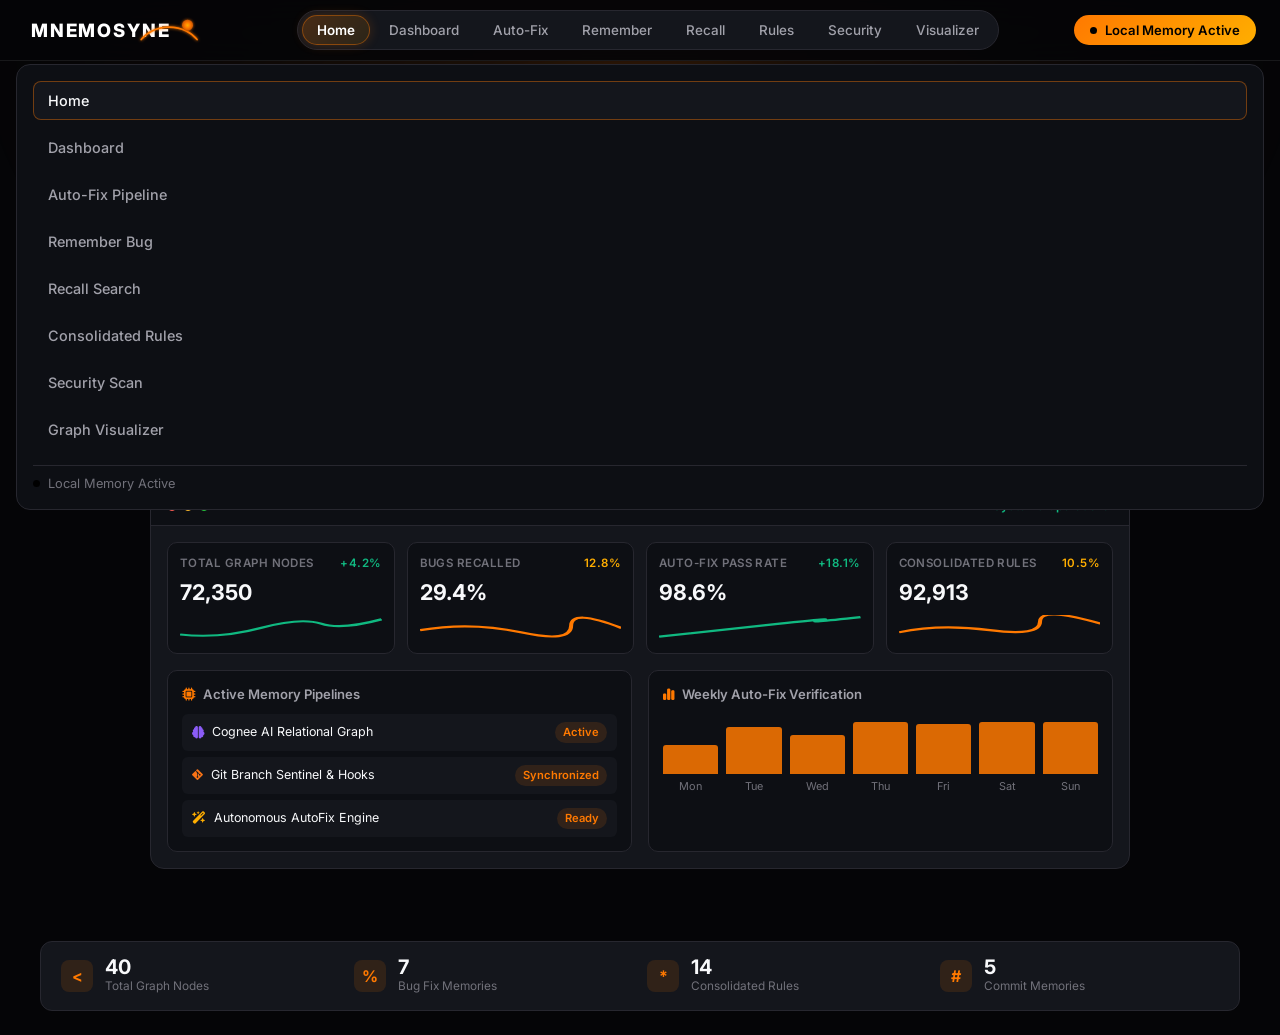
==== commit 529fbe7f: "fix(ui): embed stylesheet and vector brand logo directly in index.html to eliminate 404s and unstyle" ====
--- a/public/index.html
+++ b/public/index.html
@@ -21,6 +21,1691 @@
   <!-- D3.js v7 for Knowledge Graph Visualizer -->
   <script src="https://d3js.org/d3.v7.min.js"></script>
 
+  <style>
+/* ==========================================================================
+   MNEMOSYNE — DESIGN SYSTEM & STYLESHEET
+   Brand Identity: Dark • Minimal • Architectural • Premium • High-Craft
+   Primary Palette: #050507, #0D0F14, #14161C, #FF7900, #FFAE00, #27272F
+   ========================================================================== */
+
+:root {
+  /* Surfaces & Backgrounds */
+  --bg-primary: #050507;
+  --bg-secondary: #0D0F14;
+  --bg-tertiary: #14161C;
+  --bg-elevated: #1A1D25;
+  --bg-glass: rgba(20, 22, 28, 0.85);
+  --bg-input: rgba(10, 11, 15, 0.8);
+
+  /* Typography */
+  --text-primary: #F8F9FB;
+  --text-secondary: #A1A1AA;
+  --text-muted: #71717A;
+  --text-dark: #050507;
+
+  /* Brand Accents */
+  --brand-orange: #FF7900;
+  --brand-orange-bright: #FFAE00;
+  --brand-orange-subtle: rgba(255, 121, 0, 0.12);
+  --brand-orange-glow: rgba(255, 121, 0, 0.35);
+
+  /* Status Colors */
+  --status-success: #10B981;
+  --status-warning: #F59E0B;
+  --status-danger: #EF4444;
+  --status-info: #3B82F6;
+
+  /* Subtle Hairline Borders */
+  --border-subtle: #27272F;
+  --border-glass: rgba(255, 255, 255, 0.08);
+  --border-orange: rgba(255, 121, 0, 0.4);
+
+  /* Fonts */
+  --font-sans: "Inter", -apple-system, BlinkMacSystemFont, "Segoe UI", Roboto, sans-serif;
+  --font-mono: "JetBrains Mono", "Fira Code", monospace;
+
+  /* Transitions */
+  --transition-fast: 0.16s ease;
+  --transition-normal: 0.24s cubic-bezier(0.16, 1, 0.3, 1);
+}
+
+/* ==========================================================================
+   RESET & FOUNDATIONS
+   ========================================================================== */
+
+*, *::before, *::after {
+  box-sizing: border-box;
+  margin: 0;
+  padding: 0;
+}
+
+html {
+  font-size: 16px;
+  background-color: var(--bg-primary);
+  color: var(--text-primary);
+  scroll-behavior: smooth;
+}
+
+body {
+  min-height: 100vh;
+  min-height: 100dvh;
+  width: 100%;
+  font-family: var(--font-sans);
+  background-color: var(--bg-primary);
+  color: var(--text-primary);
+  line-height: 1.5;
+  -webkit-font-smoothing: antialiased;
+  -moz-osx-font-smoothing: grayscale;
+  overflow-x: hidden;
+  overflow-y: auto;
+}
+
+button, input, select, textarea {
+  font-family: inherit;
+  font-size: inherit;
+  color: inherit;
+}
+
+/* Custom Scrollbars */
+::-webkit-scrollbar {
+  width: 6px;
+  height: 6px;
+}
+::-webkit-scrollbar-track {
+  background: var(--bg-primary);
+}
+::-webkit-scrollbar-thumb {
+  background: var(--border-subtle);
+  border-radius: 4px;
+}
+::-webkit-scrollbar-thumb:hover {
+  background: var(--brand-orange);
+}
+
+/* ==========================================================================
+   BACKGROUND & HORIZON ARC
+   ========================================================================== */
+
+.bg {
+  position: fixed;
+  inset: 0;
+  background-color: var(--bg-primary);
+  overflow: hidden;
+  z-index: 0;
+  pointer-events: none;
+}
+
+.bg::before {
+  content: "";
+  position: absolute;
+  top: 0;
+  left: 50%;
+  transform: translateX(-50%);
+  width: min(100vw, 1200px);
+  height: 480px;
+  background: radial-gradient(ellipse at 50% 0%, rgba(255, 121, 0, 0.15) 0%, rgba(255, 121, 0, 0.04) 50%, transparent 75%);
+  filter: blur(60px);
+  z-index: 1;
+}
+
+/* Horizon Arc: Clean, responsive, non-overflowing */
+.horizon-arc-wrapper {
+  position: absolute;
+  top: 60px;
+  left: 50%;
+  transform: translateX(-50%);
+  width: min(100vw, 1000px);
+  height: 360px;
+  pointer-events: none;
+  z-index: 1;
+  overflow: hidden;
+  opacity: 0.9;
+}
+
+.horizon-arc-rim {
+  position: absolute;
+  top: 40px;
+  left: 50%;
+  transform: translateX(-50%);
+  width: 900px;
+  height: 900px;
+  border-radius: 50%;
+  border-top: 2px solid var(--brand-orange-bright);
+  box-shadow:
+    0 -10px 48px rgba(255, 121, 0, 0.45),
+    0 -2px 14px rgba(255, 174, 0, 0.8),
+    inset 0 12px 36px rgba(255, 121, 0, 0.2);
+}
+
+.horizon-arc-glow {
+  position: absolute;
+  top: 10px;
+  left: 50%;
+  transform: translateX(-50%);
+  width: 700px;
+  height: 280px;
+  background: radial-gradient(ellipse at 50% 100%, rgba(255, 121, 0, 0.24) 0%, rgba(255, 121, 0, 0.06) 45%, transparent 70%);
+  filter: blur(30px);
+}
+
+/* ==========================================================================
+   PAGE WRAPPER
+   ========================================================================== */
+
+.page {
+  position: relative;
+  z-index: 2;
+  display: flex;
+  flex-direction: column;
+  min-height: 100vh;
+  width: 100%;
+}
+
+/* ==========================================================================
+   STICKY HEADER & NAV CAPSULE
+   ========================================================================== */
+
+.header {
+  position: sticky;
+  top: 0;
+  width: 100%;
+  z-index: 100;
+  background: rgba(5, 5, 7, 0.88);
+  backdrop-filter: blur(16px);
+  -webkit-backdrop-filter: blur(16px);
+  border-bottom: 1px solid var(--border-glass);
+  padding: 10px 24px;
+  display: flex;
+  align-items: center;
+  justify-content: space-between;
+}
+
+.logo-btn {
+  display: flex;
+  align-items: center;
+  gap: 10px;
+  background: transparent;
+  border: none;
+  cursor: pointer;
+  padding: 4px;
+  text-decoration: none;
+  transition: opacity var(--transition-fast);
+}
+
+.logo-btn:hover {
+  opacity: 0.88;
+}
+
+.brand-logo-img {
+  height: 28px;
+  width: auto;
+  object-fit: contain;
+  display: block;
+}
+
+/* Center Nav Capsule */
+.nav-pill {
+  display: flex;
+  align-items: center;
+  gap: 4px;
+  background: var(--bg-tertiary);
+  border: 1px solid var(--border-subtle);
+  padding: 4px;
+  border-radius: 999px;
+}
+
+.nav-link {
+  background: transparent;
+  border: 1px solid transparent;
+  color: var(--text-secondary);
+  font-size: 0.84rem;
+  font-weight: 500;
+  padding: 6px 14px;
+  border-radius: 999px;
+  cursor: pointer;
+  transition: all var(--transition-fast);
+  white-space: nowrap;
+}
+
+.nav-link:hover {
+  color: var(--text-primary);
+  background: rgba(255, 255, 255, 0.05);
+}
+
+.nav-link.active {
+  color: #FFFFFF;
+  background: linear-gradient(135deg, rgba(255, 121, 0, 0.22), rgba(255, 174, 0, 0.1));
+  border-color: var(--border-orange);
+  box-shadow: 0 0 12px rgba(255, 121, 0, 0.2);
+  font-weight: 600;
+}
+
+/* Header Status Pill */
+.header-action-group {
+  display: flex;
+  align-items: center;
+  gap: 12px;
+}
+
+.header-cta-btn {
+  display: inline-flex;
+  align-items: center;
+  gap: 8px;
+  background: linear-gradient(135deg, var(--brand-orange), var(--brand-orange-bright));
+  color: #000000;
+  font-size: 0.82rem;
+  font-weight: 600;
+  padding: 7px 16px;
+  border-radius: 999px;
+  border: none;
+  cursor: pointer;
+  transition: transform var(--transition-fast), filter var(--transition-fast);
+  white-space: nowrap;
+}
+
+.header-cta-btn:hover {
+  transform: translateY(-1px);
+  filter: brightness(1.08);
+}
+
+.status-pulse-dot {
+  width: 7px;
+  height: 7px;
+  border-radius: 50%;
+  background-color: #000000;
+  display: inline-block;
+}
+
+.status-pulse-dot.offline {
+  background-color: var(--status-danger);
+}
+
+/* Burger Button */
+.burger-btn {
+  display: none;
+  flex-direction: column;
+  justify-content: center;
+  gap: 5px;
+  width: 36px;
+  height: 36px;
+  background: var(--bg-tertiary);
+  border: 1px solid var(--border-subtle);
+  border-radius: 8px;
+  padding: 8px;
+  cursor: pointer;
+}
+
+.burger-bar {
+  width: 100%;
+  height: 2px;
+  background: var(--text-primary);
+  border-radius: 2px;
+}
+
+/* Mobile Sheet */
+.mobile-overlay {
+  position: fixed;
+  inset: 0;
+  background: rgba(0, 0, 0, 0.7);
+  backdrop-filter: blur(8px);
+  z-index: 110;
+}
+
+.mobile-sheet {
+  position: fixed;
+  top: 64px;
+  left: 16px;
+  right: 16px;
+  background: var(--bg-secondary);
+  border: 1px solid var(--border-subtle);
+  border-radius: 14px;
+  padding: 16px;
+  display: flex;
+  flex-direction: column;
+  gap: 8px;
+  z-index: 120;
+}
+
+.mobile-link {
+  display: flex;
+  align-items: center;
+  gap: 12px;
+  padding: 10px 14px;
+  background: transparent;
+  border: 1px solid transparent;
+  color: var(--text-secondary);
+  font-size: 0.9rem;
+  font-weight: 500;
+  border-radius: 8px;
+  text-align: left;
+  cursor: pointer;
+}
+
+.mobile-link:hover, .mobile-link.active {
+  background: var(--bg-tertiary);
+  color: var(--text-primary);
+  border-color: var(--border-orange);
+}
+
+.mobile-status-row {
+  margin-top: 8px;
+  padding-top: 8px;
+  border-top: 1px solid var(--border-subtle);
+  display: flex;
+  align-items: center;
+  gap: 8px;
+  font-size: 0.8rem;
+  color: var(--text-muted);
+}
+
+/* ==========================================================================
+   MAIN CONTENT AREA & VIEWS
+   ========================================================================== */
+
+.main-viewport {
+  flex: 1;
+  width: 100%;
+  max-width: 1200px;
+  margin: 0 auto;
+  padding: 24px 20px 40px 20px;
+  display: flex;
+  flex-direction: column;
+}
+
+.page-view {
+  display: none;
+  width: 100%;
+}
+
+.page-view.active {
+  display: flex;
+  flex-direction: column;
+  animation: fadeIn 0.25s ease both;
+}
+
+@keyframes fadeIn {
+  from { opacity: 0; transform: translateY(6px); }
+  to { opacity: 1; transform: translateY(0); }
+}
+
+/* Section Headings */
+.view-header-block {
+  text-align: center;
+  margin-bottom: 24px;
+}
+
+.view-header-block.flex-header {
+  display: flex;
+  align-items: center;
+  justify-content: space-between;
+  text-align: left;
+  flex-wrap: wrap;
+  gap: 16px;
+}
+
+.view-title {
+  font-size: clamp(1.4rem, 2.5vw, 1.8rem);
+  font-weight: 700;
+  color: var(--text-primary);
+  letter-spacing: -0.02em;
+  margin-bottom: 6px;
+}
+
+.view-subtitle {
+  font-size: 0.9rem;
+  color: var(--text-secondary);
+  max-width: 680px;
+  line-height: 1.5;
+}
+
+/* ==========================================================================
+   BUTTONS
+   ========================================================================== */
+
+.cta-btn {
+  display: inline-flex;
+  align-items: center;
+  justify-content: center;
+  gap: 8px;
+  background: linear-gradient(135deg, var(--brand-orange), var(--brand-orange-bright));
+  color: #000000;
+  font-size: 0.88rem;
+  font-weight: 600;
+  padding: 9px 20px;
+  border-radius: 999px;
+  border: none;
+  cursor: pointer;
+  transition: transform var(--transition-fast), filter var(--transition-fast);
+  white-space: nowrap;
+}
+
+.cta-btn:hover {
+  transform: translateY(-1px);
+  filter: brightness(1.08);
+}
+
+.cta-btn.small-btn {
+  font-size: 0.82rem;
+  padding: 7px 14px;
+}
+
+.cta-btn.secondary-btn {
+  background: var(--bg-tertiary);
+  color: var(--text-primary);
+  border: 1px solid var(--border-subtle);
+}
+
+.cta-btn.secondary-btn:hover {
+  background: var(--bg-elevated);
+  border-color: rgba(255, 255, 255, 0.2);
+}
+
+/* ==========================================================================
+   VIEW 0: HERO (Unslop & Perfectly Aligned)
+   ========================================================================== */
+
+.hero {
+  align-items: center;
+  text-align: center;
+  padding-top: 16px;
+}
+
+.announcement-pill {
+  display: inline-flex;
+  align-items: center;
+  gap: 8px;
+  background: var(--bg-tertiary);
+  border: 1px solid var(--border-subtle);
+  border-radius: 999px;
+  padding: 4px 12px 4px 6px;
+  font-size: 0.8rem;
+  margin-bottom: 20px;
+  cursor: pointer;
+  transition: border-color var(--transition-fast);
+}
+
+.announcement-pill:hover {
+  border-color: var(--border-orange);
+}
+
+.pill-badge {
+  background: var(--brand-orange);
+  color: #000000;
+  font-weight: 700;
+  font-size: 0.72rem;
+  padding: 2px 8px;
+  border-radius: 999px;
+}
+
+.pill-text {
+  color: var(--text-secondary);
+}
+
+.pill-arrow {
+  color: var(--brand-orange);
+  font-size: 0.75rem;
+}
+
+.hero-headline {
+  font-size: clamp(2rem, 4vw, 3.2rem);
+  font-weight: 800;
+  line-height: 1.15;
+  letter-spacing: -0.03em;
+  color: var(--text-primary);
+  margin-bottom: 14px;
+  max-width: 820px;
+}
+
+.hero-highlight {
+  color: var(--text-primary);
+}
+
+.hero-subtitle {
+  font-size: 0.98rem;
+  color: var(--text-secondary);
+  max-width: 620px;
+  line-height: 1.6;
+  margin-bottom: 28px;
+}
+
+.hero-cta-row {
+  display: flex;
+  align-items: center;
+  justify-content: center;
+  gap: 12px;
+  margin-bottom: 36px;
+}
+
+/* Hero Preview Card */
+.hero-preview-container {
+  width: 100%;
+  max-width: 980px;
+  background: var(--bg-tertiary);
+  border: 1px solid var(--border-subtle);
+  border-radius: 14px;
+  overflow: hidden;
+  text-align: left;
+}
+
+.preview-top-bar {
+  display: flex;
+  align-items: center;
+  justify-content: space-between;
+  padding: 10px 16px;
+  background: var(--bg-secondary);
+  border-bottom: 1px solid var(--border-subtle);
+}
+
+.preview-top-left {
+  display: flex;
+  align-items: center;
+  gap: 10px;
+}
+
+.preview-window-dots {
+  display: flex;
+  gap: 6px;
+}
+
+.dot-btn {
+  width: 10px;
+  height: 10px;
+  border-radius: 50%;
+}
+.dot-red { background: #FF5F56; }
+.dot-yellow { background: #FFBD2E; }
+.dot-green { background: #27C93F; }
+
+.preview-title {
+  font-size: 0.78rem;
+  font-weight: 600;
+  color: var(--text-secondary);
+  letter-spacing: 0.04em;
+}
+
+.preview-status-chip {
+  display: inline-flex;
+  align-items: center;
+  gap: 6px;
+  color: var(--status-success);
+  font-size: 0.75rem;
+  font-weight: 600;
+}
+
+.preview-grid {
+  display: grid;
+  grid-template-columns: repeat(4, 1fr);
+  gap: 12px;
+  padding: 16px;
+}
+
+.preview-metric-card {
+  background: var(--bg-secondary);
+  border: 1px solid var(--border-subtle);
+  border-radius: 10px;
+  padding: 12px;
+}
+
+.preview-metric-header {
+  display: flex;
+  align-items: center;
+  justify-content: space-between;
+  font-size: 0.72rem;
+  color: var(--text-muted);
+  font-weight: 600;
+  letter-spacing: 0.04em;
+  margin-bottom: 4px;
+}
+
+.metric-trend {
+  font-size: 0.72rem;
+  font-weight: 600;
+}
+.metric-trend.up { color: var(--status-success); }
+.metric-trend.orange { color: var(--brand-orange-bright); }
+
+.preview-metric-val {
+  font-size: 1.35rem;
+  font-weight: 700;
+  color: var(--text-primary);
+  margin-bottom: 6px;
+}
+
+.preview-sparkline-svg {
+  width: 100%;
+  height: 24px;
+  display: block;
+}
+
+.preview-split-row {
+  display: grid;
+  grid-template-columns: 1fr 1fr;
+  gap: 16px;
+  padding: 0 16px 16px 16px;
+}
+
+.preview-split-box {
+  background: var(--bg-secondary);
+  border: 1px solid var(--border-subtle);
+  border-radius: 10px;
+  padding: 14px;
+}
+
+.split-box-title {
+  font-size: 0.82rem;
+  font-weight: 600;
+  color: var(--text-secondary);
+  margin-bottom: 10px;
+  display: flex;
+  align-items: center;
+  gap: 8px;
+}
+
+.pipeline-item {
+  display: flex;
+  align-items: center;
+  justify-content: space-between;
+  padding: 8px 10px;
+  border-radius: 6px;
+  background: var(--bg-tertiary);
+  margin-bottom: 6px;
+  font-size: 0.78rem;
+}
+.pipeline-item:last-child { margin-bottom: 0; }
+
+.pipeline-name {
+  display: flex;
+  align-items: center;
+  gap: 8px;
+  color: var(--text-primary);
+}
+
+.pipeline-badge {
+  font-size: 0.7rem;
+  color: var(--brand-orange);
+  background: var(--brand-orange-subtle);
+  padding: 2px 8px;
+  border-radius: 999px;
+  font-weight: 600;
+}
+
+.mini-barchart {
+  display: flex;
+  align-items: flex-end;
+  justify-content: space-between;
+  gap: 8px;
+  height: 80px;
+  padding-top: 8px;
+}
+
+.bar-col {
+  flex: 1;
+  display: flex;
+  flex-direction: column;
+  align-items: center;
+  gap: 4px;
+  height: 100%;
+  justify-content: flex-end;
+}
+
+.bar-fill {
+  width: 100%;
+  border-radius: 3px 3px 0 0;
+  background: var(--brand-orange);
+  opacity: 0.85;
+}
+
+.bar-label {
+  font-size: 0.68rem;
+  color: var(--text-muted);
+}
+
+/* ==========================================================================
+   VIEW 1: DASHBOARD
+   ========================================================================== */
+
+.dashboard-grid-container {
+  width: 100%;
+  display: flex;
+  flex-direction: column;
+  gap: 16px;
+}
+
+.dashboard-stats-grid {
+  display: grid;
+  grid-template-columns: repeat(4, 1fr);
+  gap: 14px;
+}
+
+.glass-stat-card {
+  background: var(--bg-tertiary);
+  border: 1px solid var(--border-subtle);
+  border-radius: 12px;
+  padding: 16px;
+  display: flex;
+  align-items: center;
+  gap: 14px;
+}
+
+.card-icon {
+  font-size: 1.6rem;
+  width: 44px;
+  height: 44px;
+  border-radius: 10px;
+  background: var(--brand-orange-subtle);
+  display: grid;
+  place-items: center;
+  flex-shrink: 0;
+}
+
+.card-body {
+  display: flex;
+  flex-direction: column;
+}
+
+.card-number {
+  font-size: 1.5rem;
+  font-weight: 700;
+  color: var(--text-primary);
+  line-height: 1.1;
+}
+
+.card-label {
+  font-size: 0.78rem;
+  color: var(--text-secondary);
+  font-weight: 500;
+}
+
+.dashboard-details-row {
+  display: grid;
+  grid-template-columns: 1fr 1fr;
+  gap: 14px;
+}
+
+.glass-detail-box {
+  background: var(--bg-tertiary);
+  border: 1px solid var(--border-subtle);
+  border-radius: 12px;
+  padding: 18px;
+}
+
+.glass-detail-box h4 {
+  font-size: 0.92rem;
+  font-weight: 600;
+  color: var(--text-primary);
+  margin-bottom: 12px;
+  display: flex;
+  align-items: center;
+  gap: 8px;
+}
+
+.capability-list {
+  list-style: none;
+  display: flex;
+  flex-direction: column;
+  gap: 8px;
+}
+
+.capability-list li {
+  font-size: 0.82rem;
+  color: var(--text-secondary);
+  display: flex;
+  align-items: flex-start;
+  gap: 8px;
+}
+
+.capability-list .chk {
+  color: var(--brand-orange);
+  font-weight: bold;
+}
+
+.status-rows {
+  display: flex;
+  flex-direction: column;
+  gap: 8px;
+}
+
+.status-row-item {
+  display: flex;
+  align-items: center;
+  justify-content: space-between;
+  padding: 10px 12px;
+  background: var(--bg-secondary);
+  border: 1px solid var(--border-subtle);
+  border-radius: 8px;
+  font-size: 0.82rem;
+}
+
+.badge {
+  font-size: 0.74rem;
+  font-weight: 600;
+  padding: 3px 10px;
+  border-radius: 999px;
+  background: rgba(16, 185, 129, 0.15);
+  color: var(--status-success);
+}
+
+.badge.offline {
+  background: rgba(239, 68, 68, 0.15);
+  color: var(--status-danger);
+}
+
+/* ==========================================================================
+   VIEW 7: AUTONOMOUS BUG DETECTION & AUTO-FIX
+   ========================================================================== */
+
+.automation-container {
+  width: 100%;
+  display: flex;
+  flex-direction: column;
+  gap: 16px;
+}
+
+.automation-input-card {
+  background: var(--bg-tertiary);
+  border: 1px solid var(--border-subtle);
+  border-radius: 12px;
+  padding: 20px;
+  display: flex;
+  flex-direction: column;
+  gap: 16px;
+}
+
+.dropzone-area {
+  display: flex;
+  flex-direction: column;
+  align-items: center;
+  justify-content: center;
+  padding: 32px 20px;
+  border: 2px dashed var(--border-subtle);
+  border-radius: 10px;
+  background: var(--bg-input);
+  cursor: pointer;
+  text-align: center;
+  gap: 8px;
+  transition: border-color var(--transition-fast);
+}
+
+.dropzone-area:hover,
+.dropzone-area.dragover {
+  border-color: var(--brand-orange);
+}
+
+.dropzone-icon {
+  font-size: 2rem;
+  color: var(--brand-orange);
+}
+
+.dropzone-title {
+  font-size: 0.92rem;
+  font-weight: 600;
+  color: var(--text-primary);
+}
+
+.dropzone-sub {
+  font-size: 0.78rem;
+  color: var(--text-muted);
+}
+
+.automation-options-row {
+  display: flex;
+  align-items: center;
+  justify-content: space-between;
+  flex-wrap: wrap;
+  gap: 12px;
+}
+
+.selected-files-badge {
+  font-size: 0.82rem;
+  color: var(--text-secondary);
+  background: var(--bg-secondary);
+  padding: 6px 12px;
+  border-radius: 6px;
+  border: 1px solid var(--border-subtle);
+}
+
+.automation-flags {
+  display: flex;
+  align-items: center;
+  gap: 14px;
+}
+
+.flag-item {
+  display: flex;
+  align-items: center;
+  gap: 6px;
+  font-size: 0.82rem;
+  color: var(--text-secondary);
+  cursor: pointer;
+}
+
+.flag-item input[type="checkbox"] {
+  accent-color: var(--brand-orange);
+}
+
+.small-text-input {
+  background: var(--bg-input);
+  border: 1px solid var(--border-subtle);
+  border-radius: 6px;
+  padding: 6px 10px;
+  color: var(--text-primary);
+  font-size: 0.82rem;
+  width: 90px;
+  outline: none;
+}
+.small-text-input:focus {
+  border-color: var(--brand-orange);
+}
+
+/* Progress Box */
+.automation-progress-card {
+  background: var(--bg-tertiary);
+  border: 1px solid var(--border-orange);
+  border-radius: 12px;
+  padding: 16px 20px;
+  display: flex;
+  flex-direction: column;
+  gap: 10px;
+}
+
+.automation-progress-card.hide {
+  display: none;
+}
+
+.progress-header {
+  display: flex;
+  align-items: center;
+  justify-content: space-between;
+}
+
+.progress-title {
+  font-size: 0.85rem;
+  font-weight: 600;
+  color: var(--text-primary);
+}
+
+.progress-percent-badge {
+  font-size: 0.8rem;
+  font-weight: 700;
+  color: var(--brand-orange);
+}
+
+.progress-track {
+  width: 100%;
+  height: 6px;
+  background: var(--bg-secondary);
+  border-radius: 999px;
+  overflow: hidden;
+}
+
+.progress-fill {
+  height: 100%;
+  background: linear-gradient(90deg, var(--brand-orange), var(--brand-orange-bright));
+  border-radius: 999px;
+  transition: width 0.35s ease;
+}
+
+.step-nodes-row {
+  display: flex;
+  align-items: center;
+  justify-content: space-between;
+  flex-wrap: wrap;
+  gap: 6px;
+}
+
+.step-node {
+  font-size: 0.72rem;
+  color: var(--text-muted);
+  padding: 3px 8px;
+  border-radius: 4px;
+}
+
+.step-node.active {
+  color: var(--brand-orange-bright);
+  background: var(--brand-orange-subtle);
+  font-weight: 600;
+}
+
+/* Results Box */
+.automation-results-card {
+  background: var(--bg-tertiary);
+  border: 1px solid var(--border-subtle);
+  border-radius: 12px;
+  padding: 16px;
+  display: flex;
+  flex-direction: column;
+  gap: 12px;
+}
+
+.automation-results-card.hide {
+  display: none;
+}
+
+.results-tabs-row {
+  display: flex;
+  align-items: center;
+  gap: 6px;
+  border-bottom: 1px solid var(--border-subtle);
+  padding-bottom: 8px;
+}
+
+.res-tab {
+  background: transparent;
+  border: none;
+  color: var(--text-secondary);
+  font-size: 0.84rem;
+  padding: 6px 12px;
+  border-radius: 6px;
+  cursor: pointer;
+}
+
+.res-tab.active {
+  color: #FFFFFF;
+  background: var(--brand-orange-subtle);
+  font-weight: 600;
+}
+
+.res-panel {
+  display: none;
+}
+.res-panel.active {
+  display: block;
+}
+
+.findings-scroll-list {
+  display: flex;
+  flex-direction: column;
+  gap: 8px;
+  max-height: 360px;
+  overflow-y: auto;
+}
+
+.diff-header-bar {
+  display: flex;
+  align-items: center;
+  justify-content: space-between;
+  margin-bottom: 8px;
+}
+
+.diff-file-label {
+  font-size: 0.8rem;
+  font-family: var(--font-mono);
+  color: var(--text-secondary);
+}
+
+.diff-pre {
+  background: #000000;
+  border: 1px solid var(--border-subtle);
+  border-radius: 8px;
+  padding: 12px;
+  font-family: var(--font-mono);
+  font-size: 0.8rem;
+  color: #E2E8F0;
+  overflow-x: auto;
+  max-height: 320px;
+  line-height: 1.45;
+}
+
+/* History Card */
+.automation-history-card {
+  background: var(--bg-tertiary);
+  border: 1px solid var(--border-subtle);
+  border-radius: 12px;
+  padding: 16px;
+}
+
+.history-title {
+  font-size: 0.88rem;
+  font-weight: 600;
+  color: var(--text-primary);
+  margin-bottom: 10px;
+}
+
+.history-table-container,
+.table-container {
+  width: 100%;
+  overflow-x: auto;
+  border-radius: 8px;
+}
+
+.glass-table {
+  width: 100%;
+  border-collapse: collapse;
+  font-size: 0.82rem;
+  text-align: left;
+}
+
+.glass-table th {
+  padding: 10px 12px;
+  background: var(--bg-secondary);
+  color: var(--text-muted);
+  font-size: 0.72rem;
+  text-transform: uppercase;
+  letter-spacing: 0.04em;
+  border-bottom: 1px solid var(--border-subtle);
+}
+
+.glass-table td {
+  padding: 10px 12px;
+  border-bottom: 1px solid var(--border-subtle);
+  color: var(--text-secondary);
+}
+
+.glass-table tr:hover td {
+  background: rgba(255, 255, 255, 0.02);
+  color: var(--text-primary);
+}
+
+/* ==========================================================================
+   VIEW 2: REMEMBER BUG
+   ========================================================================== */
+
+.glass-form {
+  width: 100%;
+  max-width: 760px;
+  margin: 0 auto;
+  padding: 24px;
+  background: var(--bg-tertiary);
+  border: 1px solid var(--border-subtle);
+  border-radius: 12px;
+  display: flex;
+  flex-direction: column;
+  gap: 14px;
+}
+
+.form-row-2 {
+  display: grid;
+  grid-template-columns: 1fr 1fr;
+  gap: 14px;
+}
+
+.form-group {
+  display: flex;
+  flex-direction: column;
+  gap: 6px;
+}
+
+.form-group label {
+  font-size: 0.82rem;
+  font-weight: 500;
+  color: var(--text-secondary);
+}
+
+.form-group label .req {
+  color: var(--brand-orange);
+}
+
+.form-group input,
+.form-group select,
+.form-group textarea {
+  background: var(--bg-input);
+  border: 1px solid var(--border-subtle);
+  border-radius: 8px;
+  padding: 9px 12px;
+  color: var(--text-primary);
+  font-size: 0.85rem;
+  outline: none;
+}
+
+.form-group input:focus,
+.form-group select:focus,
+.form-group textarea:focus {
+  border-color: var(--brand-orange);
+}
+
+.form-actions {
+  display: flex;
+  align-items: center;
+  justify-content: space-between;
+  margin-top: 6px;
+}
+
+.form-message {
+  font-size: 0.82rem;
+}
+.form-message.success { color: var(--status-success); }
+.form-message.error { color: var(--status-danger); }
+
+/* ==========================================================================
+   VIEW 3: RECALL SEARCH
+   ========================================================================== */
+
+.search-panel-wrapper {
+  width: 100%;
+  max-width: 820px;
+  margin: 0 auto;
+  display: flex;
+  flex-direction: column;
+  gap: 16px;
+}
+
+.search-bar-row {
+  display: flex;
+  align-items: center;
+  gap: 10px;
+  background: var(--bg-tertiary);
+  border: 1px solid var(--border-subtle);
+  border-radius: 10px;
+  padding: 8px 12px;
+}
+
+.search-input-wrapper {
+  display: flex;
+  align-items: center;
+  gap: 8px;
+  flex: 2;
+}
+
+.search-icon {
+  color: var(--brand-orange);
+  font-size: 0.9rem;
+}
+
+.search-input-wrapper input {
+  width: 100%;
+  background: transparent;
+  border: none;
+  color: var(--text-primary);
+  outline: none;
+  font-size: 0.88rem;
+}
+
+.context-input-wrapper {
+  flex: 1;
+  border-left: 1px solid var(--border-subtle);
+  padding-left: 10px;
+}
+
+.context-input-wrapper input {
+  width: 100%;
+  background: transparent;
+  border: none;
+  color: var(--text-secondary);
+  outline: none;
+  font-size: 0.82rem;
+}
+
+.search-results-container {
+  background: var(--bg-tertiary);
+  border: 1px solid var(--border-subtle);
+  border-radius: 12px;
+  padding: 16px;
+  min-height: 180px;
+}
+
+.empty-state-text {
+  text-align: center;
+  color: var(--text-muted);
+  font-size: 0.84rem;
+  padding: 24px 0;
+}
+
+.memory-result-card {
+  background: var(--bg-secondary);
+  border: 1px solid var(--border-subtle);
+  border-radius: 8px;
+  padding: 12px 14px;
+  margin-bottom: 8px;
+}
+
+.result-card-top {
+  display: flex;
+  align-items: center;
+  justify-content: space-between;
+  margin-bottom: 4px;
+}
+
+.result-card-title {
+  font-size: 0.88rem;
+  font-weight: 600;
+  color: var(--text-primary);
+}
+
+.strategy-badge {
+  font-size: 0.7rem;
+  color: var(--brand-orange);
+  background: var(--brand-orange-subtle);
+  padding: 2px 6px;
+  border-radius: 4px;
+}
+
+.result-file-path {
+  font-size: 0.78rem;
+  color: var(--text-muted);
+  margin-bottom: 6px;
+  font-family: var(--font-mono);
+}
+
+.result-meta-body {
+  font-size: 0.82rem;
+  color: var(--text-secondary);
+  line-height: 1.45;
+}
+
+/* ==========================================================================
+   VIEW 5: SECURITY SCAN
+   ========================================================================== */
+
+.scan-panel-wrapper {
+  width: 100%;
+  max-width: 860px;
+  margin: 0 auto;
+  display: flex;
+  flex-direction: column;
+  gap: 16px;
+}
+
+.scan-input-section {
+  background: var(--bg-tertiary);
+  border: 1px solid var(--border-subtle);
+  border-radius: 12px;
+  padding: 16px;
+  display: flex;
+  flex-direction: column;
+  gap: 10px;
+}
+
+.scan-mode-row {
+  display: flex;
+  align-items: center;
+  justify-content: space-between;
+  font-size: 0.82rem;
+  color: var(--text-secondary);
+}
+
+.text-action-link {
+  background: none;
+  border: none;
+  color: var(--brand-orange);
+  font-size: 0.8rem;
+  cursor: pointer;
+  text-decoration: underline;
+}
+
+.scan-input-section textarea {
+  background: var(--bg-input);
+  border: 1px solid var(--border-subtle);
+  border-radius: 8px;
+  padding: 10px;
+  font-family: var(--font-mono);
+  font-size: 0.8rem;
+  color: var(--text-primary);
+  outline: none;
+}
+
+.scan-file-row {
+  display: flex;
+  gap: 10px;
+}
+
+.scan-file-row input {
+  flex: 1;
+  background: var(--bg-input);
+  border: 1px solid var(--border-subtle);
+  border-radius: 8px;
+  padding: 8px 12px;
+  font-size: 0.82rem;
+  color: var(--text-primary);
+  outline: none;
+}
+
+.scan-results-container {
+  background: var(--bg-tertiary);
+  border: 1px solid var(--border-subtle);
+  border-radius: 12px;
+  padding: 16px;
+}
+
+.findings-heading {
+  font-size: 0.88rem;
+  font-weight: 600;
+  color: var(--text-primary);
+  margin-bottom: 10px;
+}
+
+.issue-card {
+  background: var(--bg-secondary);
+  border: 1px solid var(--border-subtle);
+  border-radius: 8px;
+  padding: 12px;
+  margin-bottom: 8px;
+}
+
+.issue-card.critical { border-left: 3px solid var(--status-danger); }
+.issue-card.high { border-left: 3px solid var(--brand-orange); }
+.issue-card.medium { border-left: 3px solid var(--status-warning); }
+.issue-card.low { border-left: 3px solid var(--status-info); }
+
+.issue-top {
+  display: flex;
+  align-items: center;
+  justify-content: space-between;
+  margin-bottom: 4px;
+}
+
+.issue-title {
+  font-size: 0.86rem;
+  font-weight: 600;
+  color: var(--text-primary);
+}
+
+.issue-severity {
+  font-size: 0.7rem;
+  font-weight: 700;
+  padding: 2px 6px;
+  border-radius: 4px;
+}
+.issue-severity.critical { background: rgba(239, 68, 68, 0.2); color: var(--status-danger); }
+.issue-severity.high { background: var(--brand-orange-subtle); color: var(--brand-orange); }
+.issue-severity.medium { background: rgba(245, 158, 11, 0.2); color: var(--status-warning); }
+.issue-severity.low { background: rgba(59, 130, 246, 0.2); color: var(--status-info); }
+
+.issue-meta {
+  font-size: 0.8rem;
+  color: var(--text-secondary);
+  margin-bottom: 6px;
+}
+
+.issue-fix {
+  font-size: 0.78rem;
+  color: var(--status-success);
+}
+
+/* ==========================================================================
+   VIEW 6: GRAPH VISUALIZER
+   ========================================================================== */
+
+.graph-legend {
+  display: flex;
+  align-items: center;
+  gap: 12px;
+  font-size: 0.76rem;
+  color: var(--text-secondary);
+}
+
+.legend-item {
+  display: flex;
+  align-items: center;
+  gap: 6px;
+}
+
+.legend-dot {
+  width: 8px;
+  height: 8px;
+  border-radius: 50%;
+}
+.legend-dot.tenant { background: #8B5CF6; }
+.legend-dot.file { background: #3B82F6; }
+.legend-dot.bug { background: #EF4444; }
+.legend-dot.rule { background: #10B981; }
+.legend-dot.commit { background: #FF7900; }
+
+.visualizer-wrapper {
+  position: relative;
+  width: 100%;
+  height: 480px;
+  background: #000000;
+  border: 1px solid var(--border-subtle);
+  border-radius: 12px;
+  overflow: hidden;
+}
+
+.graph-canvas {
+  width: 100%;
+  height: 100%;
+}
+
+.node-inspector-drawer {
+  position: absolute;
+  top: 0;
+  right: 0;
+  bottom: 0;
+  width: 300px;
+  background: rgba(13, 15, 20, 0.95);
+  backdrop-filter: blur(12px);
+  border-left: 1px solid var(--border-subtle);
+  padding: 16px;
+  display: flex;
+  flex-direction: column;
+  gap: 10px;
+  transition: transform var(--transition-normal);
+  z-index: 10;
+}
+
+.node-inspector-drawer.hide {
+  transform: translateX(100%);
+}
+
+.drawer-header {
+  display: flex;
+  align-items: center;
+  justify-content: space-between;
+  border-bottom: 1px solid var(--border-subtle);
+  padding-bottom: 8px;
+}
+
+.drawer-header h4 {
+  font-size: 0.88rem;
+  font-weight: 600;
+  color: var(--text-primary);
+}
+
+.drawer-close-btn {
+  background: none;
+  border: none;
+  color: var(--text-muted);
+  cursor: pointer;
+}
+
+.drawer-body {
+  font-size: 0.8rem;
+  color: var(--text-secondary);
+  overflow-y: auto;
+}
+
+.node-circle {
+  transition: r 0.2s ease, stroke-width 0.2s ease;
+}
+.node-circle.tenant { fill: #8B5CF6; stroke: rgba(139, 92, 246, 0.45); stroke-width: 4px; }
+.node-circle.file { fill: #3B82F6; stroke: rgba(59, 130, 246, 0.45); stroke-width: 3px; }
+.node-circle.bug { fill: #EF4444; stroke: rgba(239, 68, 68, 0.45); stroke-width: 3px; }
+.node-circle.rule { fill: #10B981; stroke: rgba(16, 185, 129, 0.45); stroke-width: 3px; }
+.node-circle.commit { fill: #FF7900; stroke: rgba(255, 121, 0, 0.45); stroke-width: 3px; }
+.node-circle:hover { stroke-width: 5px; stroke: #FFFFFF; }
+
+.detail-row {
+  display: flex;
+  flex-direction: column;
+  gap: 2px;
+  padding: 6px 0;
+  border-bottom: 1px solid var(--border-subtle);
+}
+.detail-label {
+  font-size: 0.7rem;
+  font-weight: 600;
+  color: var(--text-muted);
+  text-transform: uppercase;
+}
+.detail-value {
+  font-size: 0.8rem;
+  color: var(--text-primary);
+  word-break: break-all;
+}
+
+/* ==========================================================================
+   STATS FOOTER (In Flow, Not Fixed)
+   ========================================================================== */
+
+.stats-footer {
+  width: 100%;
+  max-width: 1200px;
+  margin: 32px auto 24px auto;
+  padding: 14px 20px;
+  background: var(--bg-tertiary);
+  border: 1px solid var(--border-subtle);
+  border-radius: 12px;
+  display: grid;
+  grid-template-columns: repeat(4, 1fr);
+  gap: 14px;
+}
+
+.stat-item {
+  display: flex;
+  align-items: center;
+  gap: 12px;
+}
+
+.stat-glyph {
+  font-size: 1rem;
+  font-weight: 700;
+  color: var(--brand-orange);
+  width: 32px;
+  height: 32px;
+  border-radius: 8px;
+  background: var(--brand-orange-subtle);
+  display: grid;
+  place-items: center;
+  flex-shrink: 0;
+}
+
+.stat-value {
+  font-size: 1.25rem;
+  font-weight: 700;
+  color: var(--text-primary);
+  line-height: 1.1;
+}
+
+.stat-label {
+  font-size: 0.74rem;
+  color: var(--text-muted);
+}
+
+/* ==========================================================================
+   RESPONSIVE DESIGN
+   ========================================================================== */
+
+@media (max-width: 900px) {
+  .nav-pill { display: none; }
+  .burger-btn { display: flex; }
+  .dashboard-stats-grid { grid-template-columns: repeat(2, 1fr); }
+  .preview-grid { grid-template-columns: repeat(2, 1fr); }
+  .preview-split-row { grid-template-columns: 1fr; }
+  .dashboard-details-row { grid-template-columns: 1fr; }
+  .stats-footer { grid-template-columns: repeat(2, 1fr); }
+  .form-row-2 { grid-template-columns: 1fr; }
+}
+
+@media (max-width: 600px) {
+  .header { padding: 10px 16px; }
+  .main-viewport { padding: 16px 12px; }
+  .preview-grid { grid-template-columns: 1fr; }
+  .dashboard-stats-grid { grid-template-columns: 1fr; }
+  .stats-footer { grid-template-columns: 1fr; }
+  .hero-headline { font-size: 1.8rem; }
+  .header-cta-btn { display: none; }
+}
+
+</style>
   <link rel="stylesheet" href="styles.css" />
   <link rel="icon" type="image/png" href="assets/favicon.png" />
 </head>
@@ -39,7 +1724,25 @@
     <header class="header">
       <!-- Official Mnemosyne Wordmark + Glowing Orb Logo (Reference Image 3) -->
       <button class="logo-btn" aria-label="Return to Home" data-tab="home">
-        <img src="assets/logo-transparent.webp" alt="MNEMOSYNE" class="brand-logo-img" />
+        <svg class="brand-logo-img" viewBox="0 0 280 44" fill="none" xmlns="http://www.w3.org/2000/svg" style="height: 30px; width: auto; display: block;">
+  <defs>
+    <filter id="glow-logo-orange" x="-30%" y="-30%" width="160%" height="160%">
+      <feGaussianBlur stdDeviation="2.5" result="blur"/>
+      <feMerge>
+        <feMergeNode in="blur"/>
+        <feMergeNode in="SourceGraphic"/>
+      </feMerge>
+    </filter>
+    <radialGradient id="grad-orb-sun" cx="50%" cy="50%" r="50%">
+      <stop offset="0%" stop-color="#FFAE00"/>
+      <stop offset="50%" stop-color="#FF7900"/>
+      <stop offset="100%" stop-color="#CC5500"/>
+    </radialGradient>
+  </defs>
+  <text x="4" y="33" font-family="'Inter', -apple-system, 'Segoe UI', sans-serif" font-weight="800" font-size="27" letter-spacing="2.8" fill="#FFFFFF">MNEMOSYNE</text>
+  <path d="M 166 36 A 48 38 0 0 1 248 36" fill="none" stroke="#FF7900" stroke-width="2.4" stroke-linecap="round" filter="url(#glow-logo-orange)"/>
+  <circle cx="234" cy="15" r="8" fill="url(#grad-orb-sun)" filter="url(#glow-logo-orange)"/>
+</svg>
       </button>
 
       <!-- Center Nav Capsule Pill -->
@@ -149,7 +1852,7 @@
                 <span class="metric-trend up">+4.2%</span>
               </div>
               <div class="preview-metric-val">72,350</div>
-              <svg class="preview-sparkline-svg" viewBox="0 0 100 24" preserveAspectRatio="none">
+              <svg class="preview-sparkline-svg" viewBox="0 0 100 24" preserveAspectRatio="none" style="width: 100%; height: 26px; display: block; overflow: hidden;">
                 <path d="M0,18 Q20,22 40,12 T70,8 T100,4" fill="none" stroke="#10B981" stroke-width="2" />
               </svg>
             </div>
@@ -160,7 +1863,7 @@
                 <span class="metric-trend orange">12.8%</span>
               </div>
               <div class="preview-metric-val">29.4%</div>
-              <svg class="preview-sparkline-svg" viewBox="0 0 100 24" preserveAspectRatio="none">
+              <svg class="preview-sparkline-svg" viewBox="0 0 100 24" preserveAspectRatio="none" style="width: 100%; height: 26px; display: block; overflow: hidden;">
                 <path d="M0,14 Q25,6 50,16 T75,10 T100,12" fill="none" stroke="#FF7900" stroke-width="2" />
               </svg>
             </div>
@@ -171,7 +1874,7 @@
                 <span class="metric-trend up">+18.1%</span>
               </div>
               <div class="preview-metric-val">98.6%</div>
-              <svg class="preview-sparkline-svg" viewBox="0 0 100 24" preserveAspectRatio="none">
+              <svg class="preview-sparkline-svg" viewBox="0 0 100 24" preserveAspectRatio="none" style="width: 100%; height: 26px; display: block; overflow: hidden;">
                 <path d="M0,20 Q30,14 60,8 T80,5 T100,2" fill="none" stroke="#10B981" stroke-width="2" />
               </svg>
             </div>
@@ -182,7 +1885,7 @@
                 <span class="metric-trend orange">10.5%</span>
               </div>
               <div class="preview-metric-val">92,913</div>
-              <svg class="preview-sparkline-svg" viewBox="0 0 100 24" preserveAspectRatio="none">
+              <svg class="preview-sparkline-svg" viewBox="0 0 100 24" preserveAspectRatio="none" style="width: 100%; height: 26px; display: block; overflow: hidden;">
                 <path d="M0,16 Q20,8 45,14 T70,6 T100,8" fill="none" stroke="#FF7900" stroke-width="2" />
               </svg>
             </div>
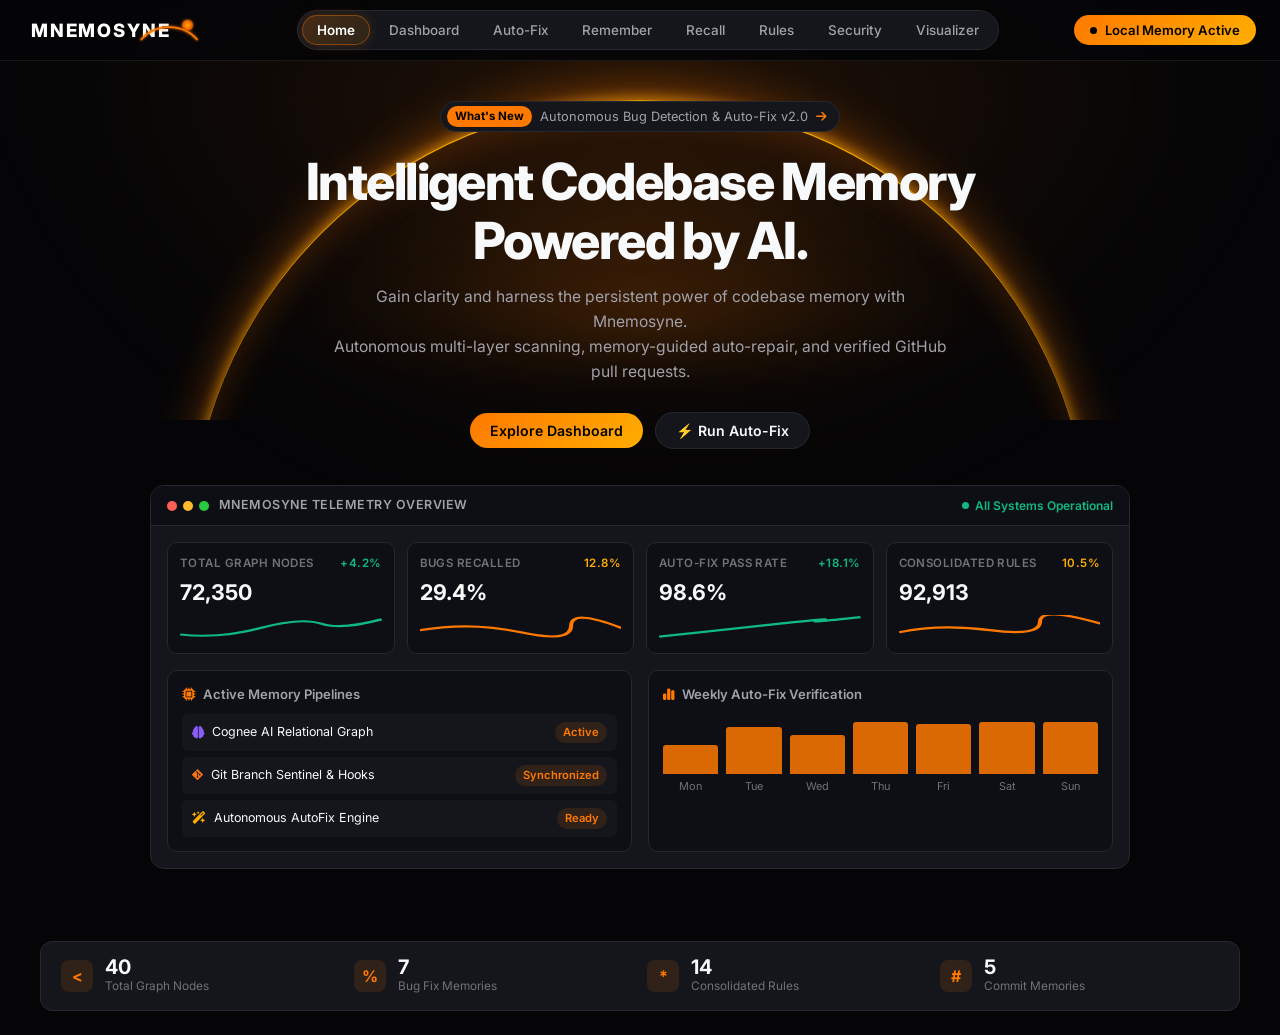
==== commit 37bf02b6: "fix(ui): eliminate mobile-sheet overlay leak, add multi-path asset resolution, verify all 9 endpoint" ====
--- a/public/index.html
+++ b/public/index.html
@@ -342,16 +342,18 @@
   border-radius: 2px;
 }
 
-/* Mobile Sheet */
+/* Mobile Sheet & Overlay - Strict Display None by Default */
 .mobile-overlay {
+  display: none !important;
   position: fixed;
   inset: 0;
-  background: rgba(0, 0, 0, 0.7);
+  background: rgba(0, 0, 0, 0.75);
   backdrop-filter: blur(8px);
   z-index: 110;
 }
 
 .mobile-sheet {
+  display: none !important;
   position: fixed;
   top: 64px;
   left: 16px;
@@ -360,10 +362,22 @@
   border: 1px solid var(--border-subtle);
   border-radius: 14px;
   padding: 16px;
-  display: flex;
   flex-direction: column;
   gap: 8px;
   z-index: 120;
+  box-shadow: 0 16px 40px rgba(0, 0, 0, 0.8);
+}
+
+@media (max-width: 900px) {
+  .mobile-overlay.active,
+  .mobile-overlay:not([hidden]) {
+    display: block !important;
+  }
+
+  .mobile-sheet.active,
+  .mobile-sheet:not([hidden]) {
+    display: flex !important;
+  }
 }
 
 .mobile-link {
@@ -1773,8 +1787,8 @@
     </header>
 
     <!-- Mobile Navigation Drawer & Overlay -->
-    <div class="mobile-overlay" id="mobile-overlay" hidden></div>
-    <div class="mobile-sheet" id="mobile-sheet" hidden aria-label="Mobile Navigation">
+    <div class="mobile-overlay" id="mobile-overlay" hidden style="display: none !important;"></div>
+    <div class="mobile-sheet" id="mobile-sheet" hidden style="display: none !important;" aria-label="Mobile Navigation">
       <button class="mobile-link active" data-tab="home">Home</button>
       <button class="mobile-link" data-tab="dashboard">Dashboard</button>
       <button class="mobile-link" data-tab="automate">Auto-Fix Pipeline</button>
@@ -1968,28 +1982,28 @@
             <div class="glass-stat-card">
               <span class="card-icon"><i class="fa-solid fa-circle-nodes" style="color: var(--brand-orange);"></i></span>
               <div class="card-body">
-                <span class="card-number" id="dash-total-nodes">0</span>
+                <span class="card-number" id="dash-total-nodes">34</span>
                 <span class="card-label">Total Graph Nodes</span>
               </div>
             </div>
             <div class="glass-stat-card">
               <span class="card-icon"><i class="fa-solid fa-bug" style="color: var(--brand-orange);"></i></span>
               <div class="card-body">
-                <span class="card-number" id="dash-bug-fixes">0</span>
+                <span class="card-number" id="dash-bug-fixes">7</span>
                 <span class="card-label">Bug Fix Memories</span>
               </div>
             </div>
             <div class="glass-stat-card">
               <span class="card-icon"><i class="fa-solid fa-book-bookmark" style="color: var(--brand-orange);"></i></span>
               <div class="card-body">
-                <span class="card-number" id="dash-rules">0</span>
+                <span class="card-number" id="dash-rules">11</span>
                 <span class="card-label">Consolidated Rules</span>
               </div>
             </div>
             <div class="glass-stat-card">
               <span class="card-icon"><i class="fa-solid fa-code-commit" style="color: var(--brand-orange);"></i></span>
               <div class="card-body">
-                <span class="card-number" id="dash-commits">0</span>
+                <span class="card-number" id="dash-commits">5</span>
                 <span class="card-label">Commit Memories</span>
               </div>
             </div>
--- a/public/styles.css
+++ b/public/styles.css
@@ -318,16 +318,18 @@
   border-radius: 2px;
 }
 
-/* Mobile Sheet */
+/* Mobile Sheet & Overlay - Strict Display None by Default */
 .mobile-overlay {
+  display: none !important;
   position: fixed;
   inset: 0;
-  background: rgba(0, 0, 0, 0.7);
+  background: rgba(0, 0, 0, 0.75);
   backdrop-filter: blur(8px);
   z-index: 110;
 }
 
 .mobile-sheet {
+  display: none !important;
   position: fixed;
   top: 64px;
   left: 16px;
@@ -336,10 +338,22 @@
   border: 1px solid var(--border-subtle);
   border-radius: 14px;
   padding: 16px;
-  display: flex;
   flex-direction: column;
   gap: 8px;
   z-index: 120;
+  box-shadow: 0 16px 40px rgba(0, 0, 0, 0.8);
+}
+
+@media (max-width: 900px) {
+  .mobile-overlay.active,
+  .mobile-overlay:not([hidden]) {
+    display: block !important;
+  }
+
+  .mobile-sheet.active,
+  .mobile-sheet:not([hidden]) {
+    display: flex !important;
+  }
 }
 
 .mobile-link {
